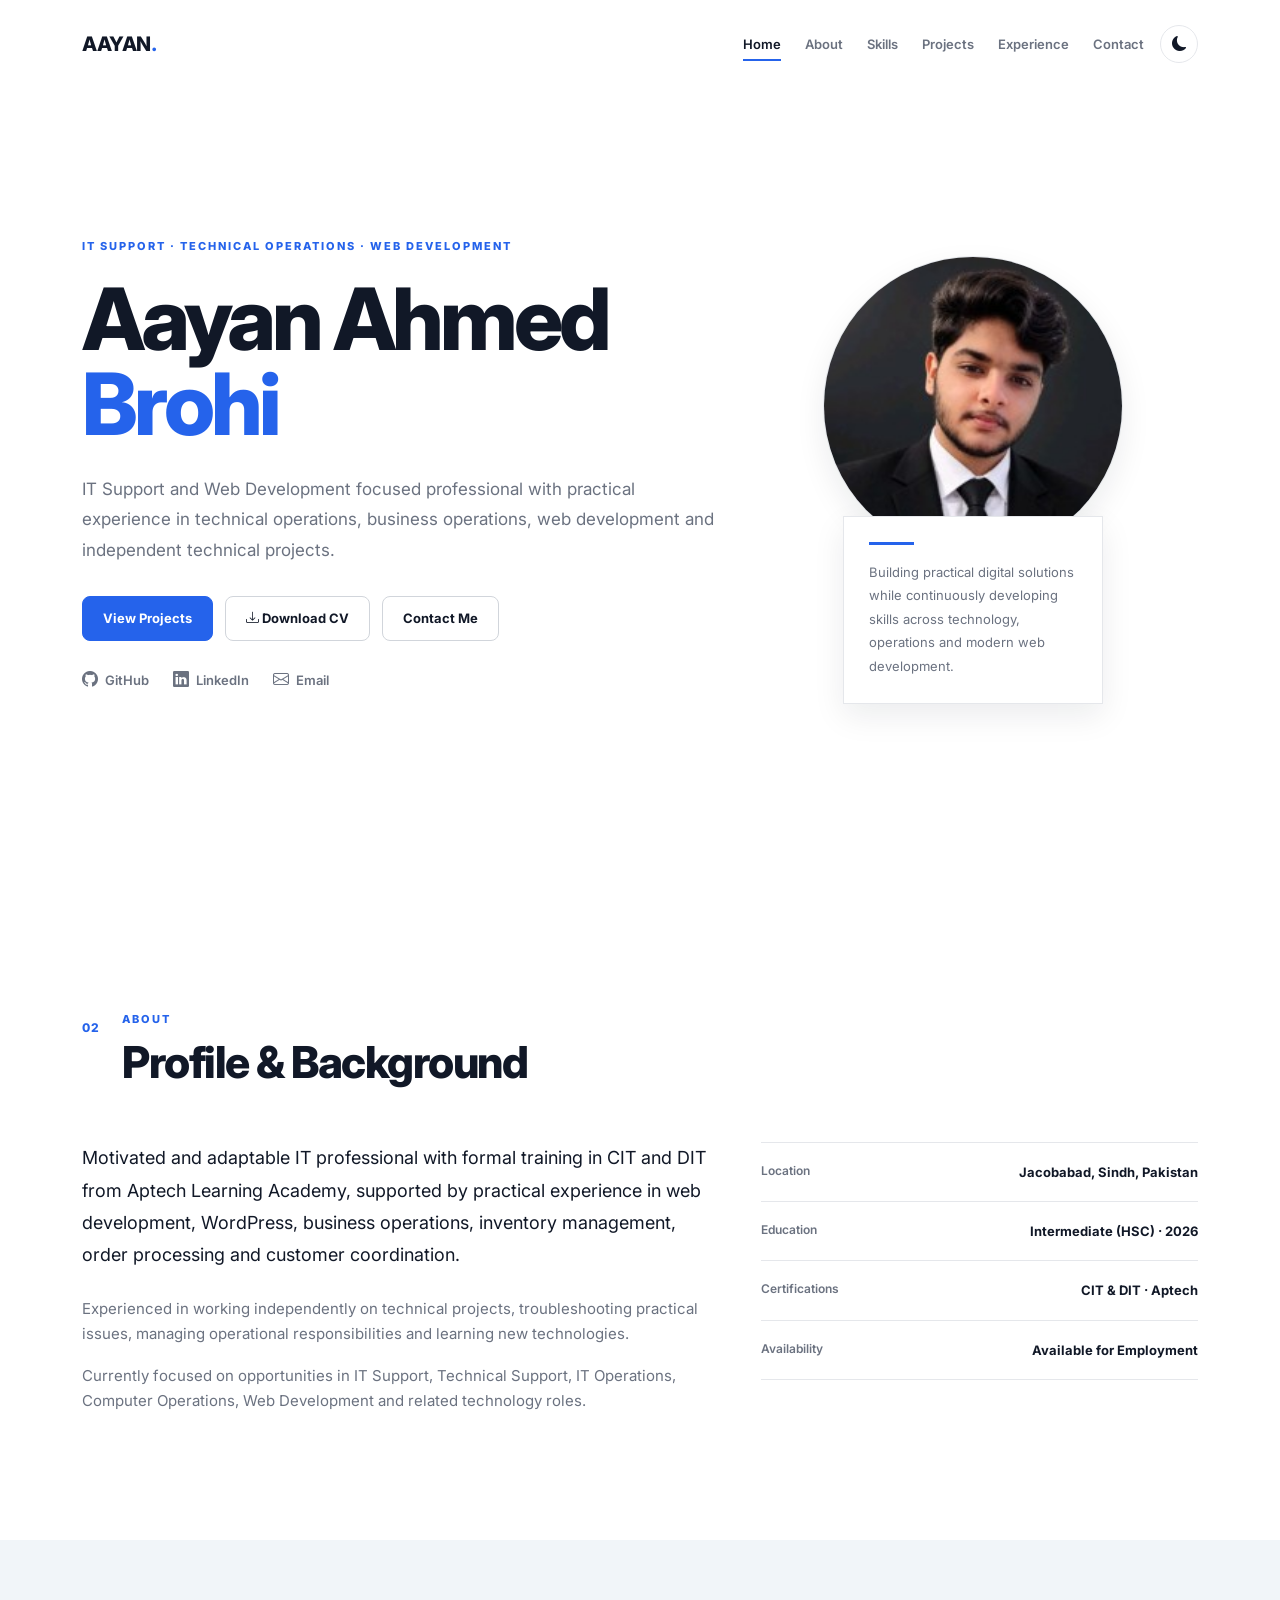
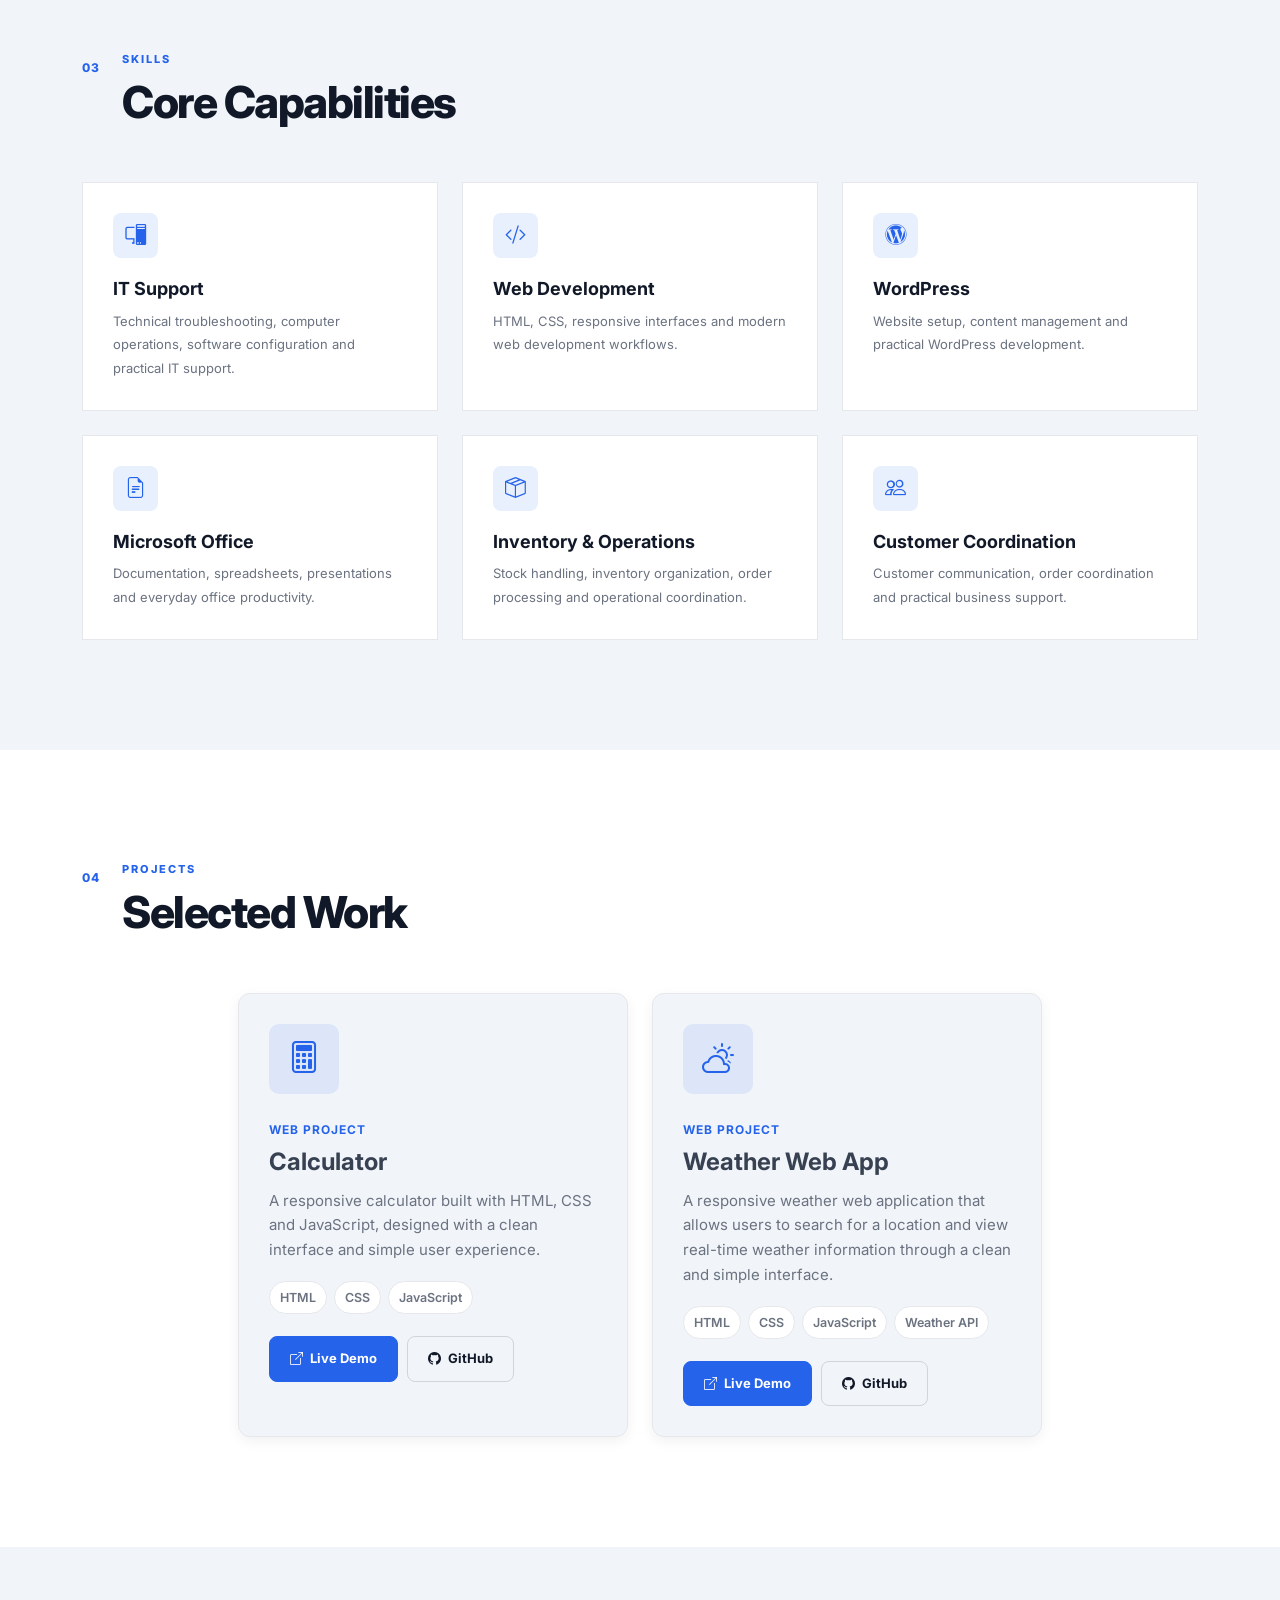
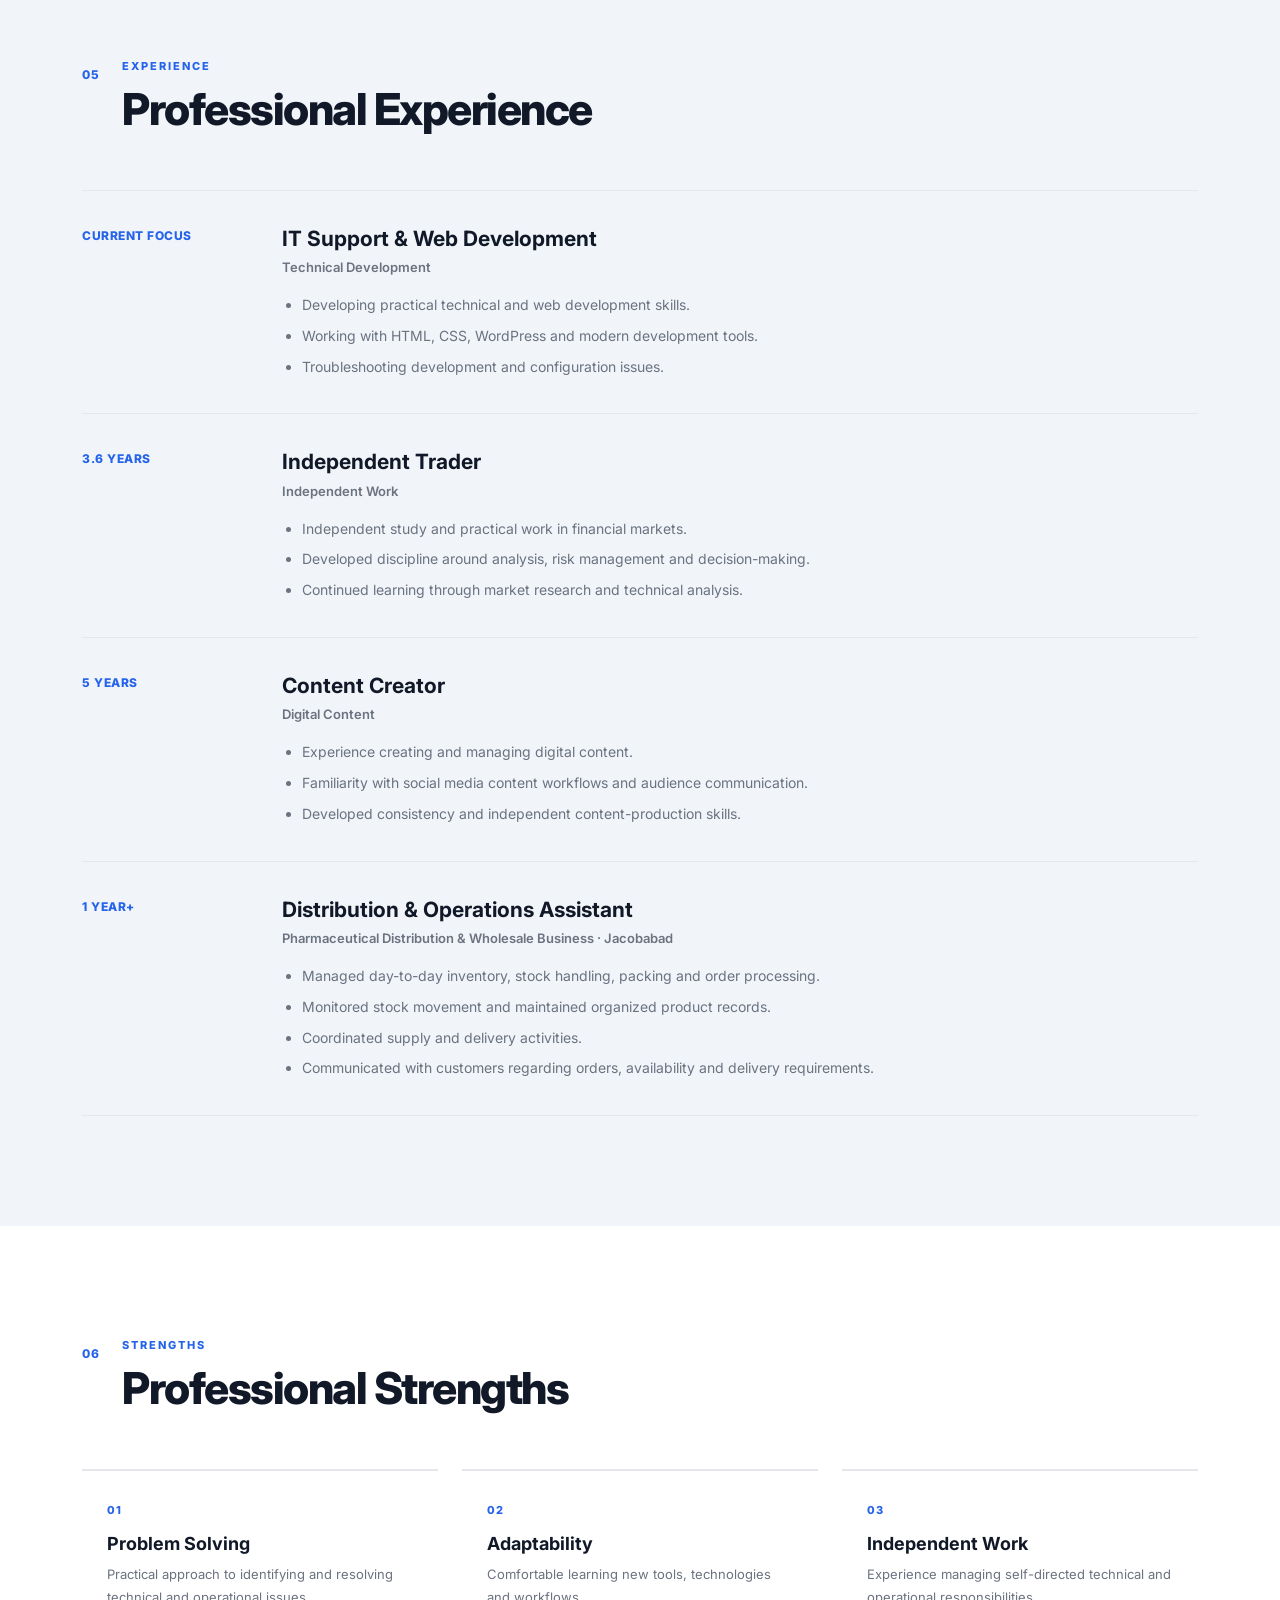
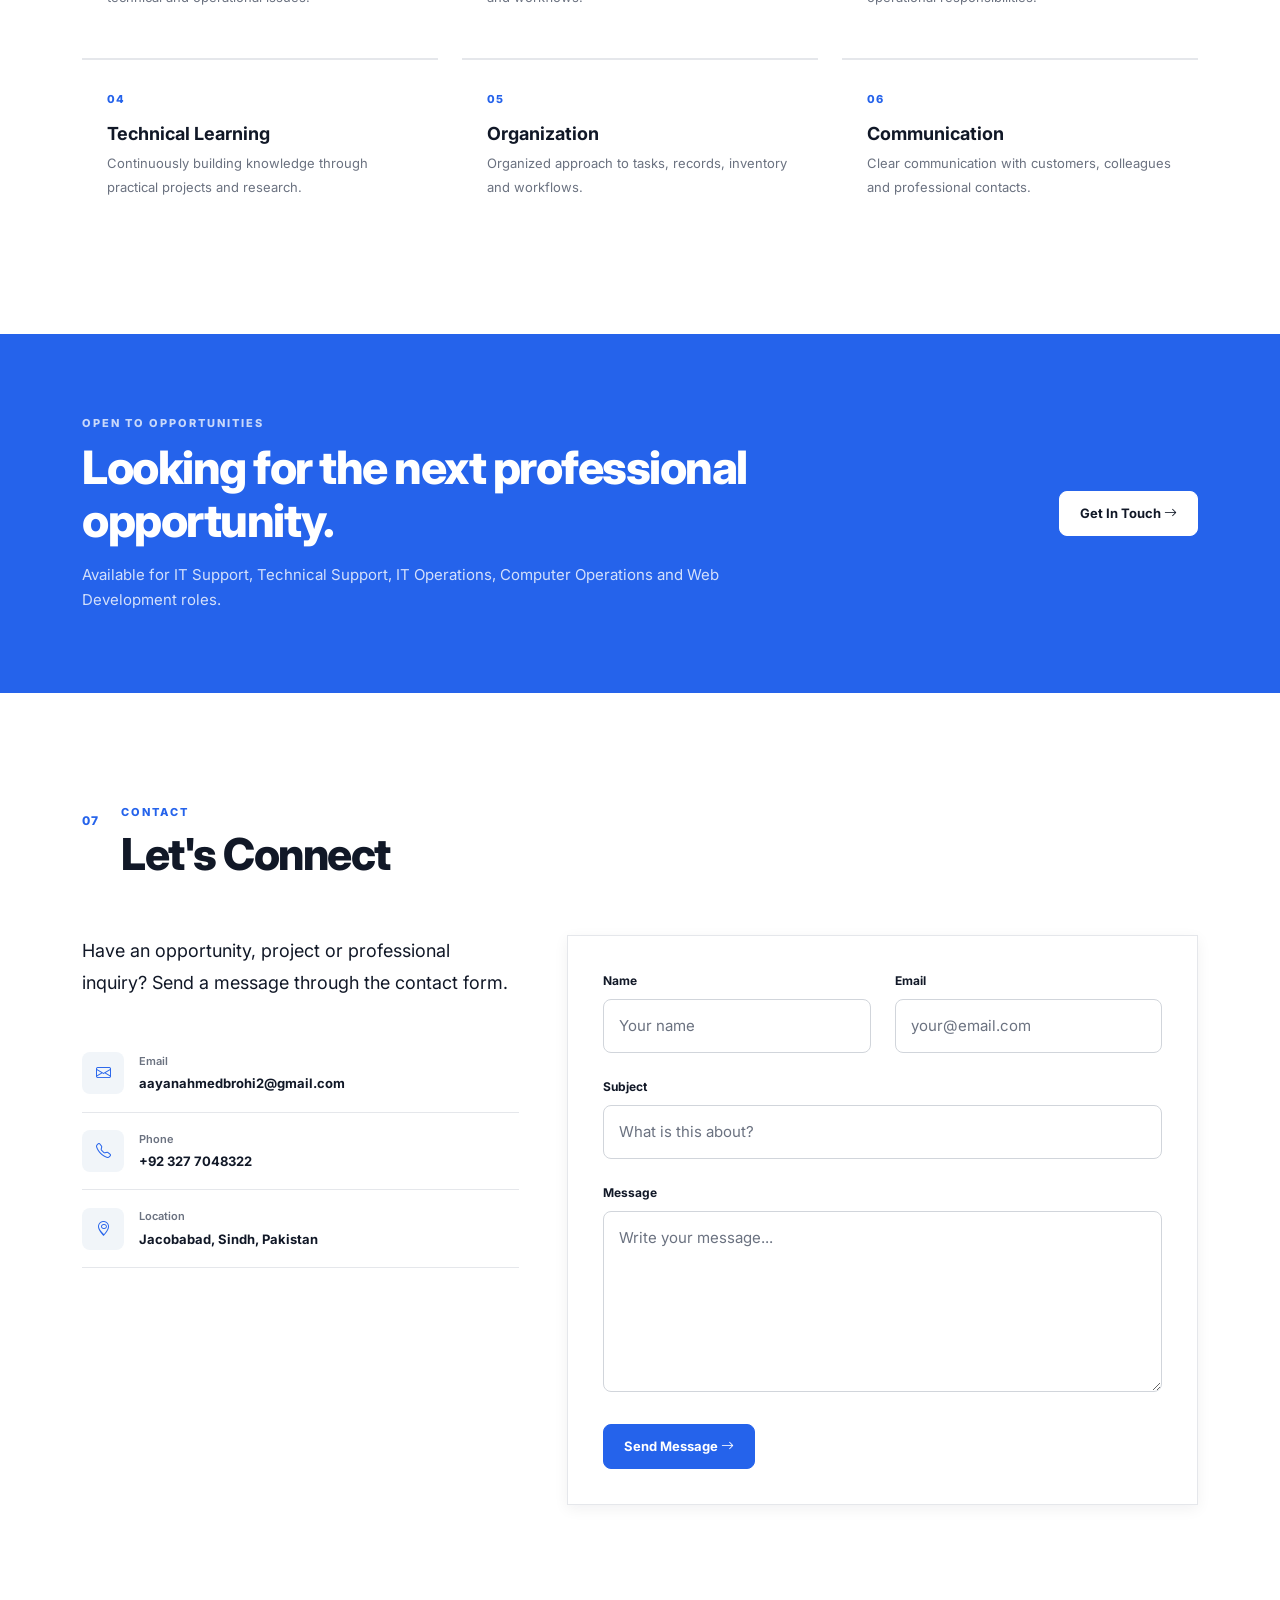
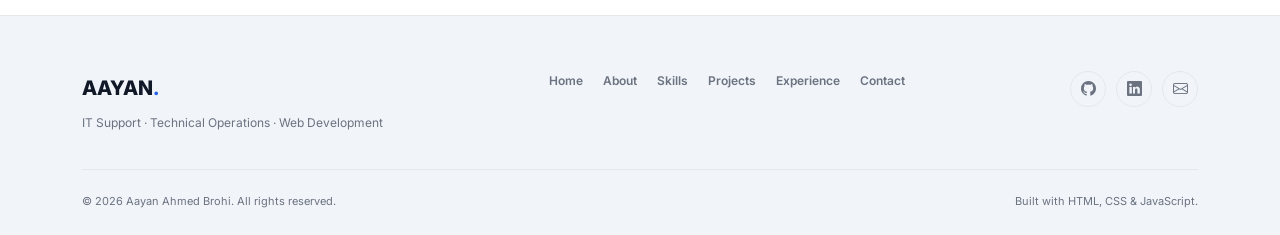
==== index.html @ 9815e5ab "Add files via upload" ====
<!DOCTYPE html>
<html lang="en" data-theme="light">

<head>
    <meta charset="UTF-8">
    <meta name="viewport" content="width=device-width, initial-scale=1.0">
    <meta name="description" content="Aayan Ahmed Brohi — IT Support, Technical Operations and Web Development.">
    <meta name="keywords" content="Aayan Ahmed Brohi, IT Support, Technical Operations, Web Development, WordPress">
    <meta name="author" content="Aayan Ahmed Brohi">
    <meta property="og:title" content="Aayan Ahmed Brohi | IT Support & Web Development">
    <meta property="og:description" content="Portfolio of Aayan Ahmed Brohi — IT Support, Technical Operations and Web Development.">
    <meta property="og:type" content="website">
    <title>Aayan Ahmed Brohi | IT Support | Web Development</title>

    <!-- Prevent theme flash on page load -->
    <script>
        try {
            const savedTheme = localStorage.getItem("aayan-portfolio-theme");
            if (savedTheme === "dark" || savedTheme === "light") {
                document.documentElement.setAttribute("data-theme", savedTheme);
            }
        } catch (error) {
            // Ignore localStorage errors.
        }
    </script>

    <link rel="icon" type="image/svg+xml" href="assets/icons/favicon.svg">
    <link rel="preconnect" href="https://fonts.googleapis.com">
    <link rel="preconnect" href="https://fonts.gstatic.com" crossorigin>
    <link href="https://fonts.googleapis.com/css2?family=Inter:wght@400;500;600;700;800&display=swap" rel="stylesheet">
    <link href="https://cdn.jsdelivr.net/npm/bootstrap@5.3.8/dist/css/bootstrap.min.css" rel="stylesheet">
    <link href="https://cdn.jsdelivr.net/npm/bootstrap-icons@1.13.1/font/bootstrap-icons.min.css" rel="stylesheet">
    <link rel="stylesheet" href="css/style.css">
</head>

<body>

    <!-- NAVBAR -->
    <nav class="navbar navbar-expand-lg fixed-top" id="mainNavbar">
        <div class="container">
            <a class="navbar-brand" href="#home" aria-label="Aayan Ahmed Brohi Home">AAYAN<span>.</span></a>

            <button class="navbar-toggler" type="button" data-bs-toggle="collapse" data-bs-target="#navbarNav"
                aria-controls="navbarNav" aria-expanded="false" aria-label="Open navigation menu">
                <i class="bi bi-list"></i>
            </button>

            <div class="collapse navbar-collapse" id="navbarNav">
                <ul class="navbar-nav ms-auto align-items-lg-center">
                    <li class="nav-item"><a class="nav-link active" href="#home">Home</a></li>
                    <li class="nav-item"><a class="nav-link" href="#about">About</a></li>
                    <li class="nav-item"><a class="nav-link" href="#skills">Skills</a></li>
                    <li class="nav-item"><a class="nav-link" href="#projects">Projects</a></li>
                    <li class="nav-item"><a class="nav-link" href="#experience">Experience</a></li>
                    <li class="nav-item"><a class="nav-link" href="#contact">Contact</a></li>
                    <li class="nav-item">
                        <button class="theme-toggle ms-lg-3 mt-2 mt-lg-0" id="themeToggle" type="button"
                            aria-label="Switch to dark mode" title="Switch to dark mode" aria-pressed="false">
                            <i class="bi bi-moon-fill" id="themeIcon"></i>
                        </button>
                    </li>
                </ul>
            </div>
        </div>
    </nav>


    <main>

        <!-- HERO -->
        <section class="hero-section" id="home">
            <div class="container">
                <div class="row align-items-center min-vh-100">

                    <div class="col-lg-7">
                        <p class="hero-label">IT SUPPORT · TECHNICAL OPERATIONS · WEB DEVELOPMENT</p>

                        <h1>Aayan Ahmed<br><span>Brohi</span></h1>

                        <p class="hero-text">
                            IT Support and Web Development focused professional with practical experience in
                            technical operations, business operations, web development and independent
                            technical projects.
                        </p>

                        <div class="hero-buttons">
                            <a href="#projects" class="btn btn-primary-custom">View Projects</a>

                            <a href="assets/cv/Aayan-Ahmed-Brohi-CV.pdf" id="downloadCv" class="btn btn-outline-custom"
                                download="Aayan-Ahmed-Brohi-CV.pdf">
                                <i class="bi bi-download"></i> Download CV
                            </a>

                            <a href="#contact" class="btn btn-outline-custom">Contact Me</a>
                        </div>

                        <div class="hero-links">
                            <a href="https://github.com/aayanraisani" target="_blank" rel="noopener noreferrer">
                                <i class="bi bi-github"></i> GitHub
                            </a>
                            <a href="https://www.linkedin.com/in/aayan-ahmed-brohi-442125438/" target="_blank"
                                rel="noopener noreferrer">
                                <i class="bi bi-linkedin"></i> LinkedIn
                            </a>
                            <a href="mailto:aayanahmedbrohi2@gmail.com">
                                <i class="bi bi-envelope"></i> Email
                            </a>
                        </div>
                    </div>

                    <div class="col-lg-5">
                        <div class="hero-visual">
                            <div class="hero-photo-frame">
                                <img src="assets/images/aayan.jpg"alt="Aayan Ahmed Brohi" class="hero-photo"
                                    id="heroPhoto">
                                <div class="photo-fallback" id="photoFallback"><span>AA</span></div>
                            </div>

                            <div class="hero-card">
                                <div class="hero-card-line"></div>
                                <p>
                                    Building practical digital solutions while continuously developing skills
                                    across technology, operations and modern web development.
                                </p>
                            </div>
                        </div>
                    </div>

                </div>
            </div>
        </section>


        <!-- ABOUT -->
        <section class="section-padding" id="about">
            <div class="container">

                <div class="section-heading">
                    <span class="section-number">02</span>
                    <div>
                        <p class="section-label">ABOUT</p>
                        <h2>Profile & Background</h2>
                    </div>
                </div>

                <div class="row g-5">
                    <div class="col-lg-7">
                        <p class="section-lead">
                            Motivated and adaptable IT professional with formal training in CIT and DIT from
                            Aptech Learning Academy, supported by practical experience in web development,
                            WordPress, business operations, inventory management, order processing and
                            customer coordination.
                        </p>
                        <p>
                            Experienced in working independently on technical projects, troubleshooting
                            practical issues, managing operational responsibilities and learning new
                            technologies.
                        </p>
                        <p>
                            Currently focused on opportunities in IT Support, Technical Support, IT Operations,
                            Computer Operations, Web Development and related technology roles.
                        </p>
                    </div>

                    <div class="col-lg-5">
                        <div class="info-list">
                            <div class="info-item"><span>Location</span><strong>Jacobabad, Sindh, Pakistan</strong></div>
                            <div class="info-item"><span>Education</span><strong>Intermediate (HSC) · 2026</strong></div>
                            <div class="info-item"><span>Certifications</span><strong>CIT & DIT · Aptech</strong></div>
                            <div class="info-item"><span>Availability</span><strong>Available for Employment</strong></div>
                        </div>
                    </div>
                </div>

            </div>
        </section>


        <!-- SKILLS -->
        <section class="section-padding section-alt" id="skills">
            <div class="container">

                <div class="section-heading">
                    <span class="section-number">03</span>
                    <div>
                        <p class="section-label">SKILLS</p>
                        <h2>Core Capabilities</h2>
                    </div>
                </div>

                <div class="row g-4">
                    <div class="col-md-6 col-lg-4">
                        <div class="skill-card">
                            <div class="skill-icon"><i class="bi bi-pc-display"></i></div>
                            <h3>IT Support</h3>
                            <p>Technical troubleshooting, computer operations, software configuration and practical IT support.</p>
                        </div>
                    </div>

                    <div class="col-md-6 col-lg-4">
                        <div class="skill-card">
                            <div class="skill-icon"><i class="bi bi-code-slash"></i></div>
                            <h3>Web Development</h3>
                            <p>HTML, CSS, responsive interfaces and modern web development workflows.</p>
                        </div>
                    </div>

                    <div class="col-md-6 col-lg-4">
                        <div class="skill-card">
                            <div class="skill-icon"><i class="bi bi-wordpress"></i></div>
                            <h3>WordPress</h3>
                            <p>Website setup, content management and practical WordPress development.</p>
                        </div>
                    </div>

                    <div class="col-md-6 col-lg-4">
                        <div class="skill-card">
                            <div class="skill-icon"><i class="bi bi-file-earmark-text"></i></div>
                            <h3>Microsoft Office</h3>
                            <p>Documentation, spreadsheets, presentations and everyday office productivity.</p>
                        </div>
                    </div>

                    <div class="col-md-6 col-lg-4">
                        <div class="skill-card">
                            <div class="skill-icon"><i class="bi bi-box-seam"></i></div>
                            <h3>Inventory & Operations</h3>
                            <p>Stock handling, inventory organization, order processing and operational coordination.</p>
                        </div>
                    </div>

                    <div class="col-md-6 col-lg-4">
                        <div class="skill-card">
                            <div class="skill-icon"><i class="bi bi-people"></i></div>
                            <h3>Customer Coordination</h3>
                            <p>Customer communication, order coordination and practical business support.</p>
                        </div>
                    </div>
                </div>

            </div>
        </section>


        <!-- PROJECTS -->
        <section class="section-padding" id="projects">
            <div class="container">

                <div class="section-heading">
                    <span class="section-number">04</span>
                    <div>
                        <p class="section-label">PROJECTS</p>
                        <h2>Selected Work</h2>
                    </div>
                </div>

                <div class="projects-grid">

                    <div class="project-card">
                        <div class="project-icon"><i class="bi bi-calculator"></i></div>
                        <div class="project-content">
                            <span class="project-label">Web Project</span>
                            <h3>Calculator</h3>
                            <p>
                                A responsive calculator built with HTML, CSS and JavaScript, designed with a
                                clean interface and simple user experience.
                            </p>
                            <div class="project-tech">
                                <span>HTML</span><span>CSS</span><span>JavaScript</span>
                            </div>
                            <div class="project-actions">
                                <a href="https://calculator-by-aayan.vercel.app/" target="_blank"
                                    rel="noopener noreferrer" class="btn btn-primary-custom">
                                    <i class="bi bi-box-arrow-up-right"></i> Live Demo
                                </a>
                                <!-- TODO: replace with the exact Calculator repo URL -->
                                <a href="https://github.com/aayanraisani" target="_blank" rel="noopener noreferrer"
                                    class="btn btn-outline-custom">
                                    <i class="bi bi-github"></i> GitHub
                                </a>
                            </div>
                        </div>
                    </div>

                    <div class="project-card">
                        <div class="project-icon"><i class="bi bi-cloud-sun"></i></div>
                        <div class="project-content">
                            <span class="project-label">Web Project</span>
                            <h3>Weather Web App</h3>
                            <p>
                                A responsive weather web application that allows users to search for a location
                                and view real-time weather information through a clean and simple interface.
                            </p>
                            <div class="project-tech">
                                <span>HTML</span><span>CSS</span><span>JavaScript</span><span>Weather API</span>
                            </div>
                            <div class="project-actions">
                                <a href="https://whether-app-by-aayanbrohi.vercel.app/" target="_blank"
                                    rel="noopener noreferrer" class="btn btn-primary-custom">
                                    <i class="bi bi-box-arrow-up-right"></i> Live Demo
                                </a>
                                <a href="https://github.com/aayanraisani/whether-web" target="_blank"
                                    rel="noopener noreferrer" class="btn btn-outline-custom">
                                    <i class="bi bi-github"></i> GitHub
                                </a>
                            </div>
                        </div>
                    </div>

                </div>

            </div>        </section>


        <!-- EXPERIENCE -->
        <section class="section-padding section-alt" id="experience">
            <div class="container">

                <div class="section-heading">
                    <span class="section-number">05</span>
                    <div>
                        <p class="section-label">EXPERIENCE</p>
                        <h2>Professional Experience</h2>
                    </div>
                </div>

                <div class="experience-list">

                    <article class="experience-item">
                        <div class="experience-date">Current Focus</div>
                        <div class="experience-content">
                            <h3>IT Support & Web Development</h3>
                            <p class="experience-type">Technical Development</p>
                            <ul>
                                <li>Developing practical technical and web development skills.</li>
                                <li>Working with HTML, CSS, WordPress and modern development tools.</li>
                                <li>Troubleshooting development and configuration issues.</li>
                            </ul>
                        </div>
                    </article>

                    <article class="experience-item">
                        <div class="experience-date">3.6 Years</div>
                        <div class="experience-content">
                            <h3>Independent Trader</h3>
                            <p class="experience-type">Independent Work</p>
                            <ul>
                                <li>Independent study and practical work in financial markets.</li>
                                <li>Developed discipline around analysis, risk management and decision-making.</li>
                                <li>Continued learning through market research and technical analysis.</li>
                            </ul>
                        </div>
                    </article>

                    <article class="experience-item">
                        <div class="experience-date">5 Years</div>
                        <div class="experience-content">
                            <h3>Content Creator</h3>
                            <p class="experience-type">Digital Content</p>
                            <ul>
                                <li>Experience creating and managing digital content.</li>
                                <li>Familiarity with social media content workflows and audience communication.</li>
                                <li>Developed consistency and independent content-production skills.</li>
                            </ul>
                        </div>
                    </article>

                    <article class="experience-item">
                        <div class="experience-date">1 Year+</div>
                        <div class="experience-content">
                            <h3>Distribution & Operations Assistant</h3>
                            <p class="experience-type">Pharmaceutical Distribution & Wholesale Business · Jacobabad</p>
                            <ul>
                                <li>Managed day-to-day inventory, stock handling, packing and order processing.</li>
                                <li>Monitored stock movement and maintained organized product records.</li>
                                <li>Coordinated supply and delivery activities.</li>
                                <li>Communicated with customers regarding orders, availability and delivery requirements.</li>
                            </ul>
                        </div>
                    </article>

                </div>

            </div>
        </section>


        <!-- STRENGTHS -->
        <section class="section-padding">
            <div class="container">

                <div class="section-heading">
                    <span class="section-number">06</span>
                    <div>
                        <p class="section-label">STRENGTHS</p>
                        <h2>Professional Strengths</h2>
                    </div>
                </div>

                <div class="row g-4">
                    <div class="col-md-6 col-lg-4"><div class="strength-item"><span>01</span><h3>Problem Solving</h3>
                        <p>Practical approach to identifying and resolving technical and operational issues.</p></div></div>

                    <div class="col-md-6 col-lg-4"><div class="strength-item"><span>02</span><h3>Adaptability</h3>
                        <p>Comfortable learning new tools, technologies and workflows.</p></div></div>

                    <div class="col-md-6 col-lg-4"><div class="strength-item"><span>03</span><h3>Independent Work</h3>
                        <p>Experience managing self-directed technical and operational responsibilities.</p></div></div>

                    <div class="col-md-6 col-lg-4"><div class="strength-item"><span>04</span><h3>Technical Learning</h3>
                        <p>Continuously building knowledge through practical projects and research.</p></div></div>

                    <div class="col-md-6 col-lg-4"><div class="strength-item"><span>05</span><h3>Organization</h3>
                        <p>Organized approach to tasks, records, inventory and workflows.</p></div></div>

                    <div class="col-md-6 col-lg-4"><div class="strength-item"><span>06</span><h3>Communication</h3>
                        <p>Clear communication with customers, colleagues and professional contacts.</p></div></div>
                </div>

            </div>
        </section>


        <!-- CTA -->
        <section class="cta-section">
            <div class="container">
                <div class="cta-box">
                    <div>
                        <p class="section-label">OPEN TO OPPORTUNITIES</p>
                        <h2>Looking for the next professional opportunity.</h2>
                        <p>
                            Available for IT Support, Technical Support, IT Operations, Computer Operations
                            and Web Development roles.
                        </p>
                    </div>
                    <a href="#contact" class="btn btn-light-custom">Get In Touch <i class="bi bi-arrow-right"></i></a>
                </div>
            </div>
        </section>


        <!-- CONTACT -->
        <section class="section-padding" id="contact">
            <div class="container">

                <div class="section-heading">
                    <span class="section-number">07</span>
                    <div>
                        <p class="section-label">CONTACT</p>
                        <h2>Let's Connect</h2>
                    </div>
                </div>

                <div class="row g-5">

                    <div class="col-lg-5">
                        <p class="section-lead">
                            Have an opportunity, project or professional inquiry? Send a message through the
                            contact form.
                        </p>

                        <div class="contact-details">
                            <a href="mailto:aayanahmedbrohi2@gmail.com" class="contact-detail">
                                <span class="contact-icon"><i class="bi bi-envelope"></i></span>
                                <span><small>Email</small><strong>aayanahmedbrohi2@gmail.com</strong></span>
                            </a>

                            <a href="tel:+923277048322" class="contact-detail">
                                <span class="contact-icon"><i class="bi bi-telephone"></i></span>
                                <span><small>Phone</small><strong>+92 327 7048322</strong></span>
                            </a>

                            <div class="contact-detail">
                                <span class="contact-icon"><i class="bi bi-geo-alt"></i></span>
                                <span><small>Location</small><strong>Jacobabad, Sindh, Pakistan</strong></span>
                            </div>
                        </div>
                    </div>

                    <div class="col-lg-7">
                        <form id="contactForm" class="contact-form">
                            <div class="row g-4">
                                <div class="col-md-6">
                                    <label for="name">Name</label>
                                    <input type="text" id="name" name="name" autocomplete="name"
                                        placeholder="Your name" required>
                                </div>

                                <div class="col-md-6">
                                    <label for="email">Email</label>
                                    <input type="email" id="email" name="email" autocomplete="email"
                                        placeholder="your@email.com" required>
                                </div>

                                <div class="col-12">
                                    <label for="subject">Subject</label>
                                    <input type="text" id="subject" name="subject"
                                        placeholder="What is this about?" required>
                                </div>

                                <div class="col-12">
                                    <label for="message">Message</label>
                                    <textarea id="message" name="message" rows="6"
                                        placeholder="Write your message..." required></textarea>
                                </div>

                                <div class="col-12">
                                    <button type="submit" class="btn btn-primary-custom">
                                        Send Message <i class="bi bi-arrow-right"></i>
                                    </button>
                                </div>
                            </div>
                        </form>
                    </div>

                </div>

            </div>
        </section>

    </main>


    <!-- FOOTER -->
    <footer class="site-footer">
        <div class="container">

            <div class="footer-main">
                <div>
                    <a href="#home" class="footer-brand">AAYAN<span>.</span></a>
                    <p>IT Support · Technical Operations · Web Development</p>
                </div>

                <div class="footer-links">
                    <a href="#home">Home</a>
                    <a href="#about">About</a>
                    <a href="#skills">Skills</a>
                    <a href="#projects">Projects</a>
                    <a href="#experience">Experience</a>
                    <a href="#contact">Contact</a>
                </div>

                <div class="footer-social">
                    <a href="https://github.com/aayanraisani" target="_blank" rel="noopener noreferrer"
                        aria-label="GitHub"><i class="bi bi-github"></i></a>
                    <a href="https://www.linkedin.com/in/aayan-ahmed-brohi-442125438/" target="_blank"
                        rel="noopener noreferrer" aria-label="LinkedIn"><i class="bi bi-linkedin"></i></a>
                    <a href="mailto:aayanahmedbrohi2@gmail.com" aria-label="Email"><i class="bi bi-envelope"></i></a>
                </div>
            </div>

            <div class="footer-bottom">
                <p>© <span id="currentYear"></span> Aayan Ahmed Brohi. All rights reserved.</p>
                <p>Built with HTML, CSS & JavaScript.</p>
            </div>

        </div>
    </footer>


    <script src="https://cdn.jsdelivr.net/npm/bootstrap@5.3.8/dist/js/bootstrap.bundle.min.js"></script>
    <script src="js/script.js"></script>

</body>

</html>
---- css/style.css ----
/* ========== ROOT VARIABLES ========== */

:root {
    --primary: #2563eb;
    --primary-dark: #1d4ed8;
    --dark: #111827;
    --dark-soft: #374151;
    --light: #ffffff;
    --light-soft: #f8fafc;
    --section-bg: #f1f5f9;
    --text: #374151;
    --text-muted: #6b7280;
    --border: #e5e7eb;
    --border-strong: #d1d5db;
    --card-bg: #ffffff;
    --input-bg: #ffffff;
    --nav-bg: rgba(255, 255, 255, 0.92);
    --shadow-sm: 0 4px 14px rgba(15, 23, 42, 0.06);
    --shadow-md: 0 12px 30px rgba(15, 23, 42, 0.08);
    --radius: 8px;
    --transition: 0.25s ease;
}

html[data-theme="dark"] {
    --primary: #60a5fa;
    --primary-dark: #3b82f6;
    --dark: #f8fafc;
    --dark-soft: #cbd5e1;
    --light: #0f172a;
    --light-soft: #111827;
    --section-bg: #0b1220;
    --text: #d1d5db;
    --text-muted: #9ca3af;
    --border: #1f2937;
    --border-strong: #334155;
    --card-bg: #111827;
    --input-bg: #0f172a;
    --nav-bg: rgba(15, 23, 42, 0.94);
    --shadow-sm: 0 4px 14px rgba(0, 0, 0, 0.18);
    --shadow-md: 0 12px 30px rgba(0, 0, 0, 0.25);
}


/* ========== RESET ========== */

* { box-sizing: border-box; margin: 0; padding: 0; }

html { scroll-behavior: smooth; scroll-padding-top: 80px; }

body {
    background: var(--light);
    color: var(--text);
    font-family: "Inter", sans-serif;
    font-size: 15px;
    line-height: 1.7;
    overflow-x: hidden;
    transition: background var(--transition), color var(--transition);
}

img { max-width: 100%; display: block; }
a { color: inherit; text-decoration: none; }
button, input, textarea { font: inherit; }
button { cursor: pointer; }
::selection { background: var(--primary); color: #ffffff; }


/* ========== NAVBAR ========== */

.navbar {
    --bs-navbar-color: var(--text-muted);
    --bs-navbar-hover-color: var(--primary);
    --bs-navbar-active-color: var(--dark);
    background: transparent;
    padding: 22px 0;
    transition: background var(--transition), box-shadow var(--transition), padding var(--transition);
}

.navbar.scrolled {
    background: var(--nav-bg);
    box-shadow: var(--shadow-sm);
    padding: 14px 0;
    backdrop-filter: blur(14px);
    -webkit-backdrop-filter: blur(14px);
}

.navbar-brand {
    color: var(--dark);
    font-size: 20px;
    font-weight: 800;
    letter-spacing: -0.5px;
    transition: color var(--transition);
}

.navbar-brand span, .footer-brand span { color: var(--primary); }
.navbar-brand:hover { color: var(--primary); }

.nav-link {
    position: relative;
    font-size: 13px;
    font-weight: 600;
    margin-left: 24px;
    padding: 6px 0 !important;
    transition: color var(--transition);
}

.nav-link::after {
    content: "";
    position: absolute;
    left: 0;
    bottom: 0;
    width: 0;
    height: 2px;
    background: var(--primary);
    transition: width var(--transition);
}

.nav-link:hover::after, .nav-link.active::after { width: 100%; }

.theme-toggle {
    width: 38px;
    height: 38px;
    display: inline-flex;
    align-items: center;
    justify-content: center;
    border: 1px solid var(--border);
    border-radius: 50%;
    background: var(--card-bg);
    color: var(--dark);
    transition: background var(--transition), color var(--transition), border-color var(--transition), transform var(--transition);
}

.theme-toggle:hover {
    background: var(--primary);
    color: #ffffff;
    border-color: var(--primary);
    transform: translateY(-2px);
}

.navbar-toggler { border: 1px solid var(--border); color: var(--dark); padding: 7px 10px; }
.navbar-toggler:focus { box-shadow: none; }
.navbar-toggler i { font-size: 24px; }


/* ========== HERO ========== */

.hero-section { position: relative; background: var(--light); }
.hero-section .row { padding-top: 80px; padding-bottom: 50px; }

.hero-label {
    color: var(--primary);
    font-size: 11px;
    font-weight: 800;
    letter-spacing: 2px;
    text-transform: uppercase;
    margin-bottom: 22px;
}

.hero-section h1 {
    color: var(--dark);
    font-size: clamp(48px, 7vw, 86px);
    font-weight: 800;
    line-height: 0.98;
    letter-spacing: -4px;
    margin-bottom: 28px;
}

.hero-section h1 span { color: var(--primary); }

.hero-text {
    max-width: 650px;
    color: var(--text-muted);
    font-size: 17px;
    line-height: 1.8;
    margin-bottom: 30px;
}

.hero-buttons { display: flex; flex-wrap: wrap; gap: 12px; margin-bottom: 25px; }

.btn {
    border-radius: var(--radius);
    font-size: 13px;
    font-weight: 700;
    padding: 12px 20px;
    transition: background var(--transition), color var(--transition), border-color var(--transition), transform var(--transition), box-shadow var(--transition);
}

.btn:hover { transform: translateY(-2px); }

.btn-primary-custom { background: var(--primary); border: 1px solid var(--primary); color: #ffffff; }

.btn-primary-custom:hover {
    background: var(--primary-dark);
    border-color: var(--primary-dark);
    color: #ffffff;
    box-shadow: 0 8px 20px rgba(37, 99, 235, 0.2);
}

.btn-outline-custom { background: transparent; border: 1px solid var(--border-strong); color: var(--dark); }
.btn-outline-custom:hover { background: var(--dark); border-color: var(--dark); color: var(--light); }

.btn-light-custom { background: #ffffff; border: 1px solid #ffffff; color: #111827; }
.btn-light-custom:hover { background: transparent; color: #ffffff; }

.hero-links { display: flex; flex-wrap: wrap; gap: 24px; }

.hero-links a {
    display: inline-flex;
    align-items: center;
    gap: 7px;
    color: var(--text-muted);
    font-size: 13px;
    font-weight: 600;
    transition: color var(--transition), transform var(--transition);
}

.hero-links a:hover { color: var(--primary); transform: translateY(-1px); }
.hero-links i { font-size: 16px; }


/* ========== HERO VISUAL ========== */

.hero-visual { position: relative; max-width: 300px; margin: 0 auto; padding-top: 30px; }

.hero-photo-frame {
    position: relative;
    z-index: 1;
    width: 100%;
    aspect-ratio: 1 / 1;
    border-radius: 50%;
    overflow: hidden;
    background: var(--section-bg);
    border: 1px solid var(--border);
    box-shadow: var(--shadow-md);
}

.hero-photo { width: 100%; height: 100%; object-fit: cover; transition: transform 0.5s ease; }
.hero-photo-frame:hover .hero-photo { transform: scale(1.025); }

.photo-fallback {
    position: absolute;
    inset: 0;
    display: none;
    align-items: center;
    justify-content: center;
    background: var(--section-bg);
    color: var(--primary);
    font-size: 70px;
    font-weight: 800;
}

.photo-fallback span { display: block; }

.hero-card {
    position: relative;
    z-index: 2;
    margin: -40px 20px 0;
    padding: 25px;
    background: var(--card-bg);
    border: 1px solid var(--border);
    box-shadow: var(--shadow-md);
}

.hero-card-line { width: 45px; height: 3px; background: var(--primary); margin-bottom: 16px; }
.hero-card p { color: var(--text-muted); font-size: 13px; line-height: 1.8; margin: 0; }


/* ========== SECTIONS ========== */

.section-padding { padding: 110px 0; }
.section-alt { background: var(--section-bg); }

.section-heading { display: flex; align-items: flex-start; gap: 22px; margin-bottom: 55px; }

.section-number { color: var(--primary); font-size: 12px; font-weight: 800; letter-spacing: 1px; padding-top: 8px; }

.section-label {
    color: var(--primary);
    font-size: 11px;
    font-weight: 800;
    letter-spacing: 2px;
    text-transform: uppercase;
    margin-bottom: 8px;
}

.section-heading h2 {
    color: var(--dark);
    font-size: clamp(30px, 4vw, 44px);
    font-weight: 800;
    line-height: 1.15;
    letter-spacing: -1.5px;
    margin: 0;
}

.section-lead { color: var(--dark); font-size: 18px; line-height: 1.8; margin-bottom: 24px; }

:where(.section-padding) p { color: var(--text-muted); }


/* ========== ABOUT INFO ========== */

.info-list { border-top: 1px solid var(--border); }
.info-item { display: flex; justify-content: space-between; gap: 20px; padding: 18px 0; border-bottom: 1px solid var(--border); }
.info-item span { color: var(--text-muted); font-size: 12px; font-weight: 600; }
.info-item strong { color: var(--dark); font-size: 13px; font-weight: 700; text-align: right; }


/* ========== SKILLS ========== */

.skill-card {
    height: 100%;
    padding: 30px;
    background: var(--card-bg);
    border: 1px solid var(--border);
    transition: transform var(--transition), border-color var(--transition), box-shadow var(--transition);
}

.skill-card:hover { transform: translateY(-5px); border-color: var(--primary); box-shadow: var(--shadow-md); }

.skill-icon {
    width: 45px;
    height: 45px;
    display: flex;
    align-items: center;
    justify-content: center;
    margin-bottom: 20px;
    background: rgba(37, 99, 235, 0.1);
    color: var(--primary);
    border-radius: var(--radius);
}

.skill-icon i { font-size: 21px; }
.skill-card h3 { color: var(--dark); font-size: 18px; font-weight: 700; margin-bottom: 10px; }
.skill-card p { color: var(--text-muted); font-size: 13px; line-height: 1.8; margin: 0; }


/* ========== PROJECTS ========== */

.projects-grid { display: flex; flex-wrap: wrap; justify-content: center; gap: 24px; }

.project-card {
    flex: 1 1 320px;
    max-width: 390px;
    min-height: 390px;
    padding: 30px;
    background: var(--section-bg);
    border: 1px solid var(--border);
    border-radius: 12px;
    box-shadow: var(--shadow-sm);
    transition: transform .25s ease, box-shadow .25s ease, border-color .25s ease;
}

.project-card:hover { transform: translateY(-5px); box-shadow: var(--shadow-md); border-color: var(--border-strong); }

.project-icon {
    width: 70px;
    height: 70px;
    display: flex;
    align-items: center;
    justify-content: center;
    margin-bottom: 22px;
    border-radius: 10px;
    background: rgba(37, 99, 235, 0.10);
    color: var(--primary);
    font-size: 2rem;
}

.project-content { min-width: 0; }

.project-label {
    display: inline-block;
    margin-bottom: 8px;
    font-size: .75rem;
    font-weight: 700;
    letter-spacing: .08em;
    text-transform: uppercase;
    color: var(--primary);
}

.project-content h3 { margin-bottom: 12px; font-size: 1.5rem; font-weight: 700; color: var(--text); }
.project-content p { margin-bottom: 18px; color: var(--text-muted); line-height: 1.65; }

.project-tech { display: flex; flex-wrap: wrap; gap: 7px; margin-bottom: 22px; }

.project-tech span {
    padding: 5px 10px;
    border: 1px solid var(--border);
    border-radius: 999px;
    background: var(--card-bg);
    color: var(--text-muted);
    font-size: .78rem;
    font-weight: 600;
}

.project-actions { display: flex; flex-wrap: wrap; gap: 9px; }
.project-actions .btn { display: inline-flex; align-items: center; gap: 7px; }

@media (max-width: 767.98px) {
    .project-card { min-height: auto; }
}

@media (max-width: 400px) {
    .project-card { padding: 24px; }
    .project-actions { flex-direction: column; }
    .project-actions .btn { width: 100%; justify-content: center; }
}


/* ========== EXPERIENCE ========== */

.experience-list { border-top: 1px solid var(--border); }

.experience-item {
    display: grid;
    grid-template-columns: 160px 1fr;
    gap: 40px;
    padding: 35px 0;
    border-bottom: 1px solid var(--border);
}

.experience-date { color: var(--primary); font-size: 12px; font-weight: 800; letter-spacing: 0.5px; text-transform: uppercase; }
.experience-content h3 { color: var(--dark); font-size: 21px; font-weight: 700; margin-bottom: 5px; }
.experience-type { color: var(--text-muted); font-size: 13px; font-weight: 600; margin-bottom: 15px; }
.experience-content ul { margin: 0; padding-left: 20px; }
.experience-content li { color: var(--text-muted); font-size: 14px; margin-bottom: 7px; }
.experience-content li:last-child { margin-bottom: 0; }


/* ========== STRENGTHS ========== */

.strength-item { height: 100%; padding: 25px; border-top: 2px solid var(--border); transition: border-color var(--transition); }
.strength-item:hover { border-color: var(--primary); }
.strength-item > span { color: var(--primary); font-size: 11px; font-weight: 800; letter-spacing: 1px; }
.strength-item h3 { color: var(--dark); font-size: 18px; font-weight: 700; margin: 12px 0 8px; }
.strength-item p { color: var(--text-muted); font-size: 13px; line-height: 1.8; margin: 0; }


/* ========== CTA ========== */

.cta-section { padding: 80px 0; background: #2563eb; }
.cta-box { display: flex; align-items: center; justify-content: space-between; gap: 40px; }
.cta-box .section-label { color: rgba(255, 255, 255, 0.75); }

.cta-box h2 {
    max-width: 720px;
    color: #ffffff;
    font-size: clamp(30px, 4vw, 46px);
    font-weight: 800;
    line-height: 1.15;
    letter-spacing: -1.5px;
    margin-bottom: 15px;
}

.cta-box p:not(.section-label) { max-width: 680px; color: rgba(255, 255, 255, 0.8); margin: 0; }


/* ========== CONTACT ========== */

.contact-details { margin-top: 35px; }

.contact-detail {
    display: flex;
    align-items: center;
    gap: 15px;
    padding: 17px 0;
    border-bottom: 1px solid var(--border);
    transition: color var(--transition);
}

.contact-detail:hover { color: var(--primary); }

.contact-icon {
    width: 42px;
    height: 42px;
    flex-shrink: 0;
    display: flex;
    align-items: center;
    justify-content: center;
    background: var(--section-bg);
    color: var(--primary);
    border-radius: var(--radius);
}

.contact-detail small { display: block; color: var(--text-muted); font-size: 11px; font-weight: 600; margin-bottom: 2px; }
.contact-detail strong { display: block; color: var(--dark); font-size: 13px; font-weight: 700; word-break: break-word; }

.contact-form { padding: 35px; background: var(--card-bg); border: 1px solid var(--border); box-shadow: var(--shadow-sm); }
.contact-form label { display: block; color: var(--dark); font-size: 12px; font-weight: 700; margin-bottom: 8px; }

.contact-form input, .contact-form textarea {
    width: 100%;
    padding: 13px 15px;
    background: var(--input-bg);
    color: var(--dark);
    border: 1px solid var(--border-strong);
    border-radius: var(--radius);
    outline: none;
    transition: border-color var(--transition), box-shadow var(--transition);
}

.contact-form textarea { resize: vertical; min-height: 150px; }
.contact-form input::placeholder, .contact-form textarea::placeholder { color: var(--text-muted); }
.contact-form input:focus, .contact-form textarea:focus { border-color: var(--primary); box-shadow: 0 0 0 3px rgba(37, 99, 235, 0.1); }


/* ========== FOOTER ========== */

.site-footer { padding: 55px 0 25px; background: var(--section-bg); border-top: 1px solid var(--border); }
.footer-main { display: flex; align-items: flex-start; justify-content: space-between; gap: 40px; padding-bottom: 35px; border-bottom: 1px solid var(--border); }
.footer-brand { color: var(--dark); font-size: 20px; font-weight: 800; }
.footer-main p { color: var(--text-muted); font-size: 12px; margin: 8px 0 0; }
.footer-links { display: flex; flex-wrap: wrap; gap: 20px; }
.footer-links a { color: var(--text-muted); font-size: 12px; font-weight: 600; transition: color var(--transition); }
.footer-links a:hover { color: var(--primary); }
.footer-social { display: flex; gap: 10px; }

.footer-social a {
    width: 36px;
    height: 36px;
    display: flex;
    align-items: center;
    justify-content: center;
    color: var(--text-muted);
    border: 1px solid var(--border);
    border-radius: 50%;
    transition: color var(--transition), background var(--transition), border-color var(--transition);
}

.footer-social a:hover { color: #ffffff; background: var(--primary); border-color: var(--primary); }
.footer-bottom { display: flex; align-items: center; justify-content: space-between; gap: 20px; padding-top: 22px; }
.footer-bottom p { color: var(--text-muted); font-size: 11px; margin: 0; }


/* ========== FOCUS STATES ========== */

a:focus-visible, button:focus-visible, input:focus-visible, textarea:focus-visible {
    outline: 3px solid rgba(37, 99, 235, 0.3);
    outline-offset: 3px;
}


/* ========== RESPONSIVE ========== */

@media (max-width: 991.98px) {
    .navbar {
        background: var(--nav-bg);
        padding: 14px 0;
        box-shadow: var(--shadow-sm);
        backdrop-filter: blur(14px);
        -webkit-backdrop-filter: blur(14px);
    }

    .navbar-nav { padding-top: 15px; padding-bottom: 8px; }
    .nav-link { margin-left: 0; padding: 9px 0 !important; }
    .theme-toggle { margin-left: 0 !important; }
    .hero-section .row { padding-top: 110px; }
    .hero-visual { margin-top: 70px; }
    .cta-box { align-items: flex-start; flex-direction: column; }
}

@media (max-width: 767.98px) {
    .section-padding { padding: 80px 0; }
    .hero-section .row { padding-top: 90px; padding-bottom: 50px; }
    .hero-section h1 { font-size: clamp(44px, 14vw, 70px); letter-spacing: -3px; }
    .hero-text { font-size: 15px; }
    .hero-buttons { flex-direction: column; align-items: stretch; }
    .hero-buttons .btn { text-align: center; }
    .hero-links { gap: 16px; }
    .hero-visual { max-width: 280px; margin-top: 60px; }
    .section-heading { gap: 14px; margin-bottom: 40px; }
    .section-heading h2 { font-size: 32px; }
    .info-item { flex-direction: column; gap: 5px; }
    .info-item strong { text-align: left; }
    .experience-item { grid-template-columns: 1fr; gap: 12px; padding: 30px 0; }
    .experience-date { margin-bottom: 2px; }
    .contact-form { padding: 25px; }
    .footer-main { flex-direction: column; gap: 25px; }
    .footer-bottom { flex-direction: column; align-items: flex-start; }
}

@media (max-width: 575.98px) {
    .container { padding-left: 20px; padding-right: 20px; }
    .hero-section h1 { font-size: 48px; }
    .hero-card { margin-left: 15px; margin-right: 15px; padding: 20px; }
    .cta-section { padding: 65px 0; }
    .cta-box h2 { font-size: 32px; }
}


/* ========== DARK MODE BUTTON ========== */

html[data-theme="dark"] .btn-primary-custom,
html[data-theme="dark"] .btn-primary-custom:hover {
    color: #0f172a;
}
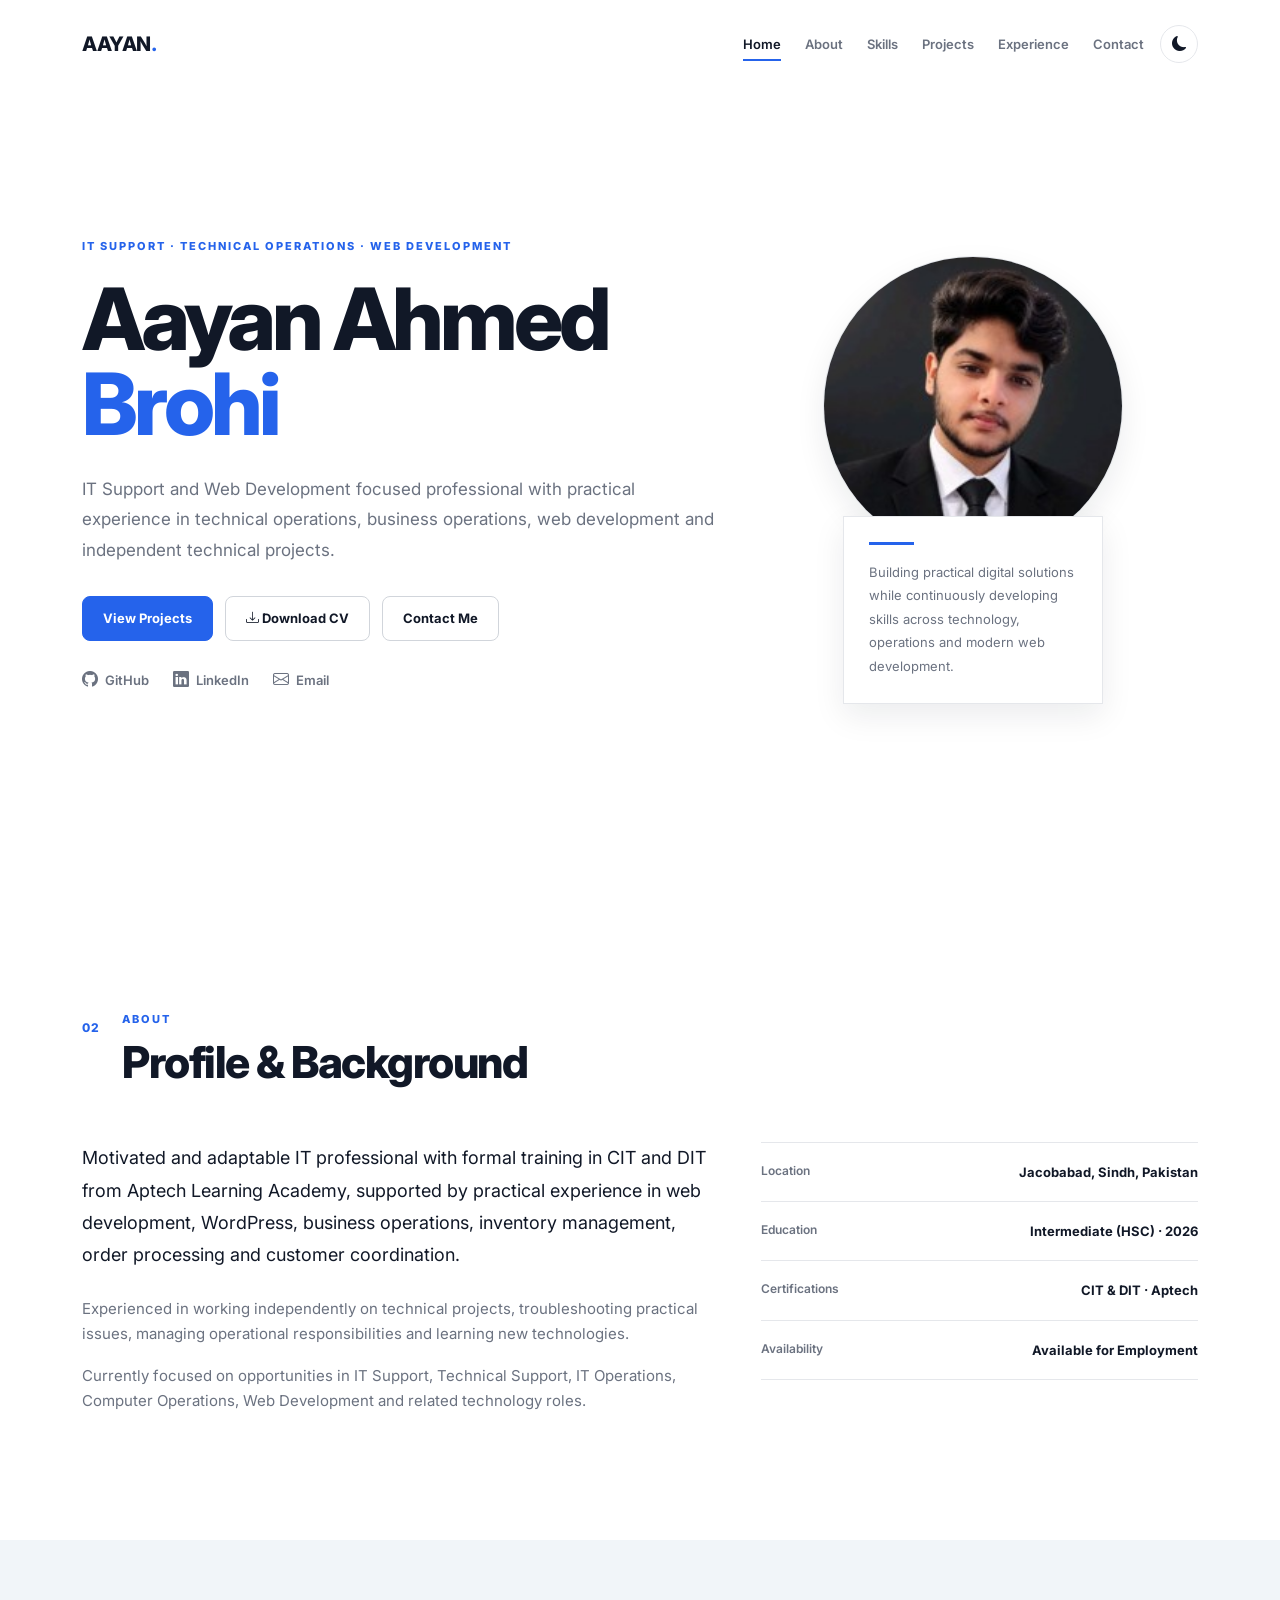
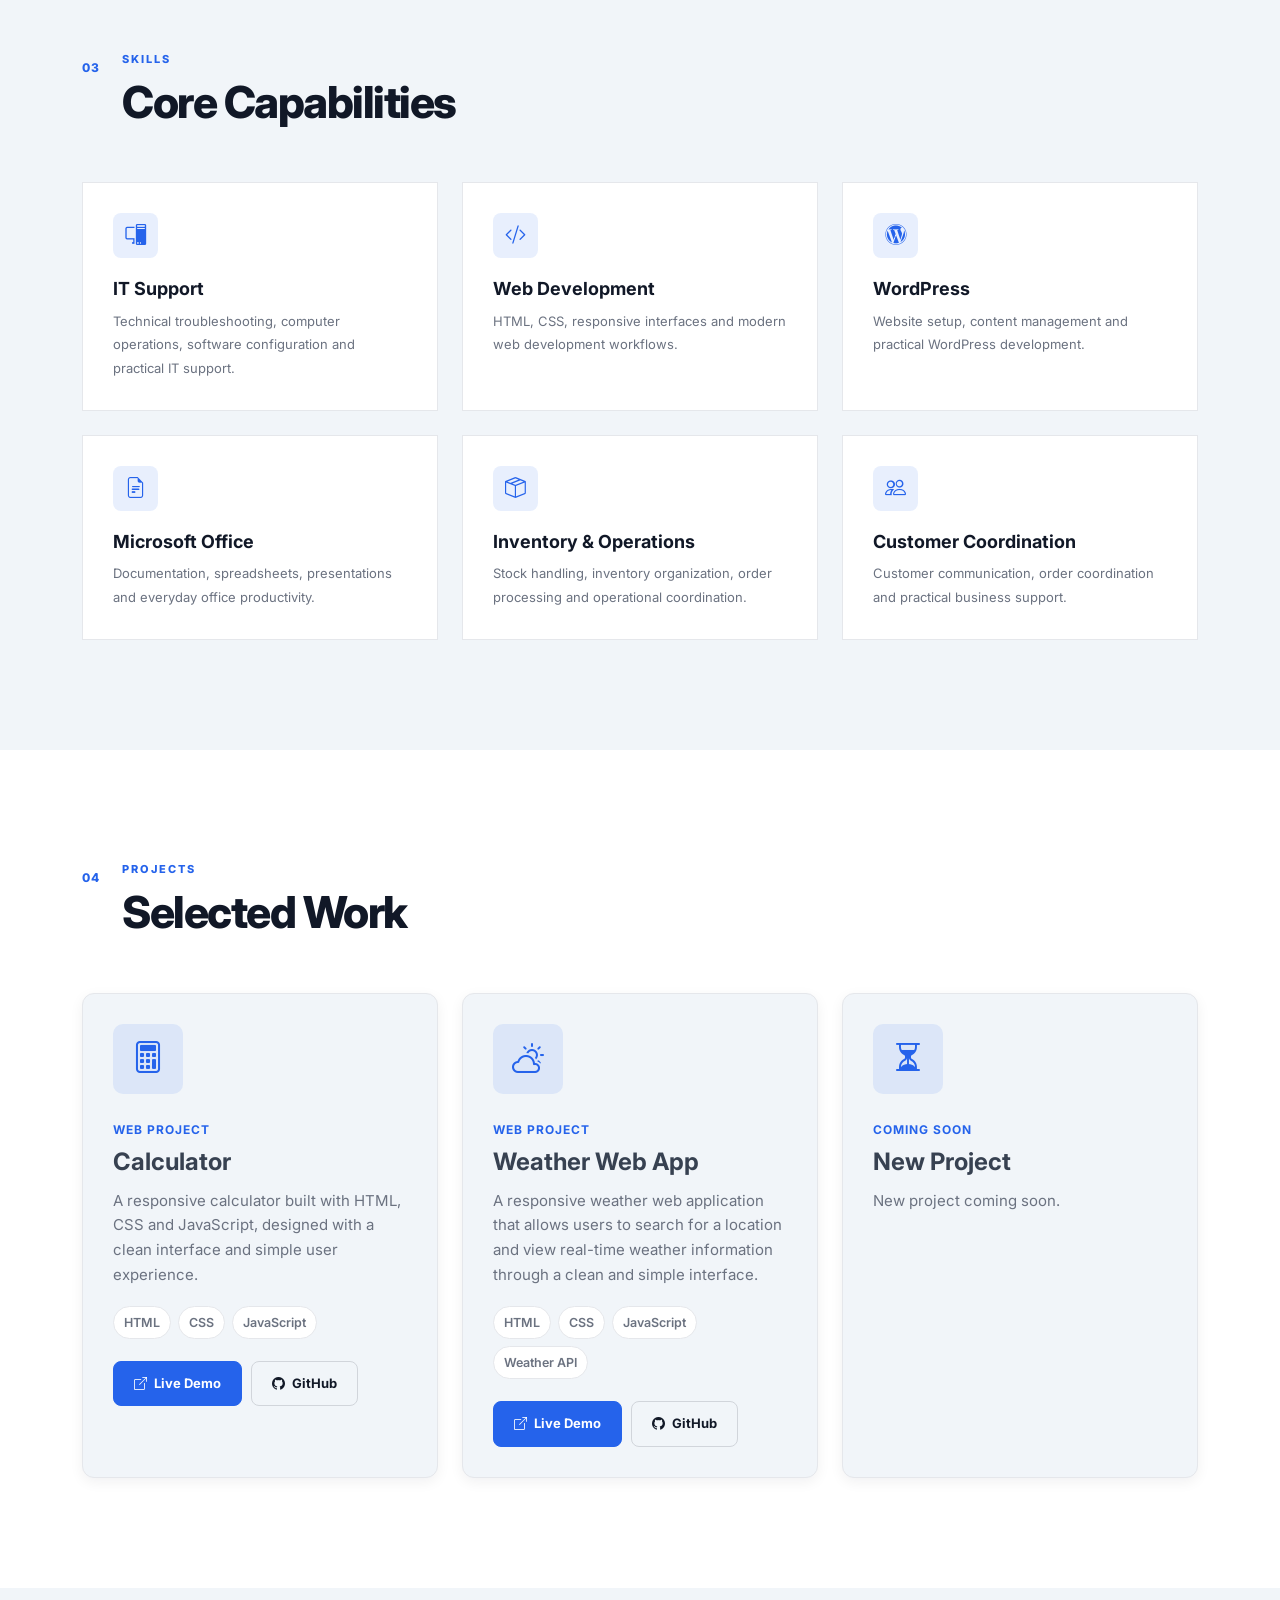
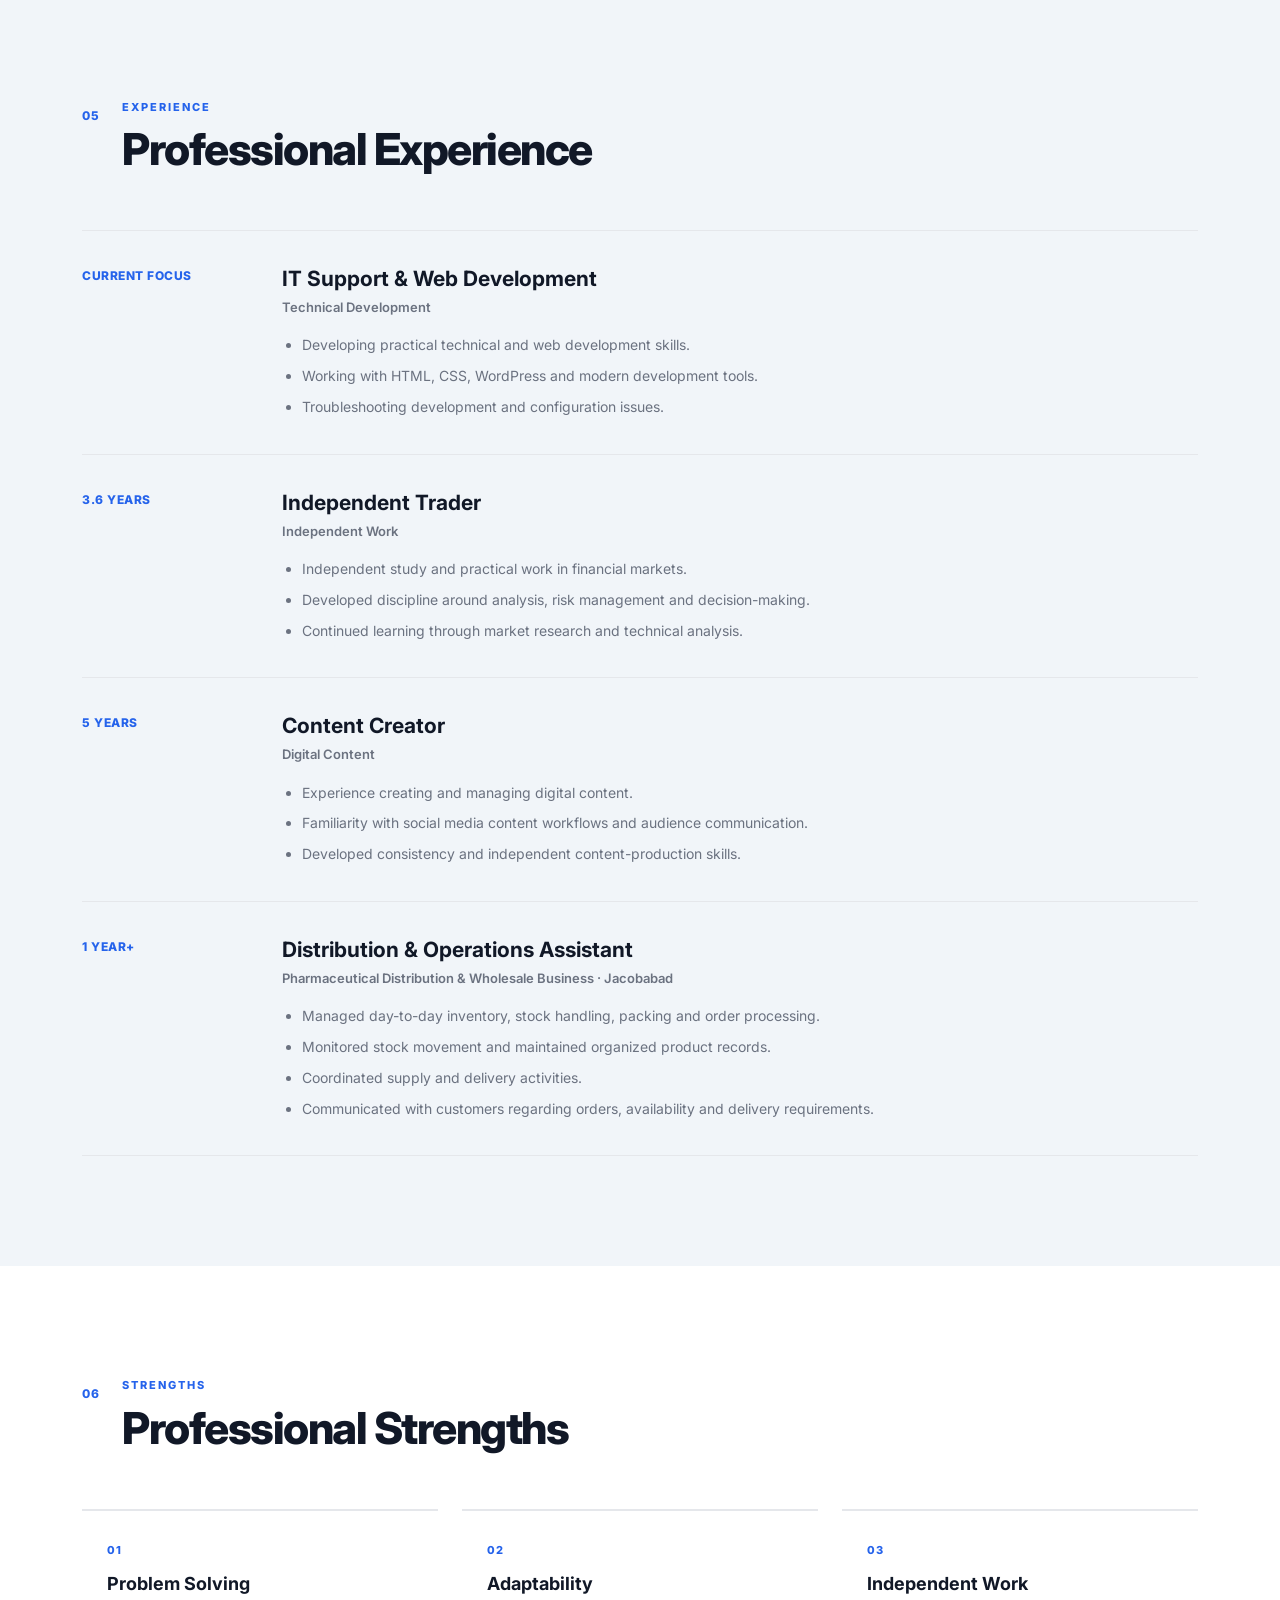
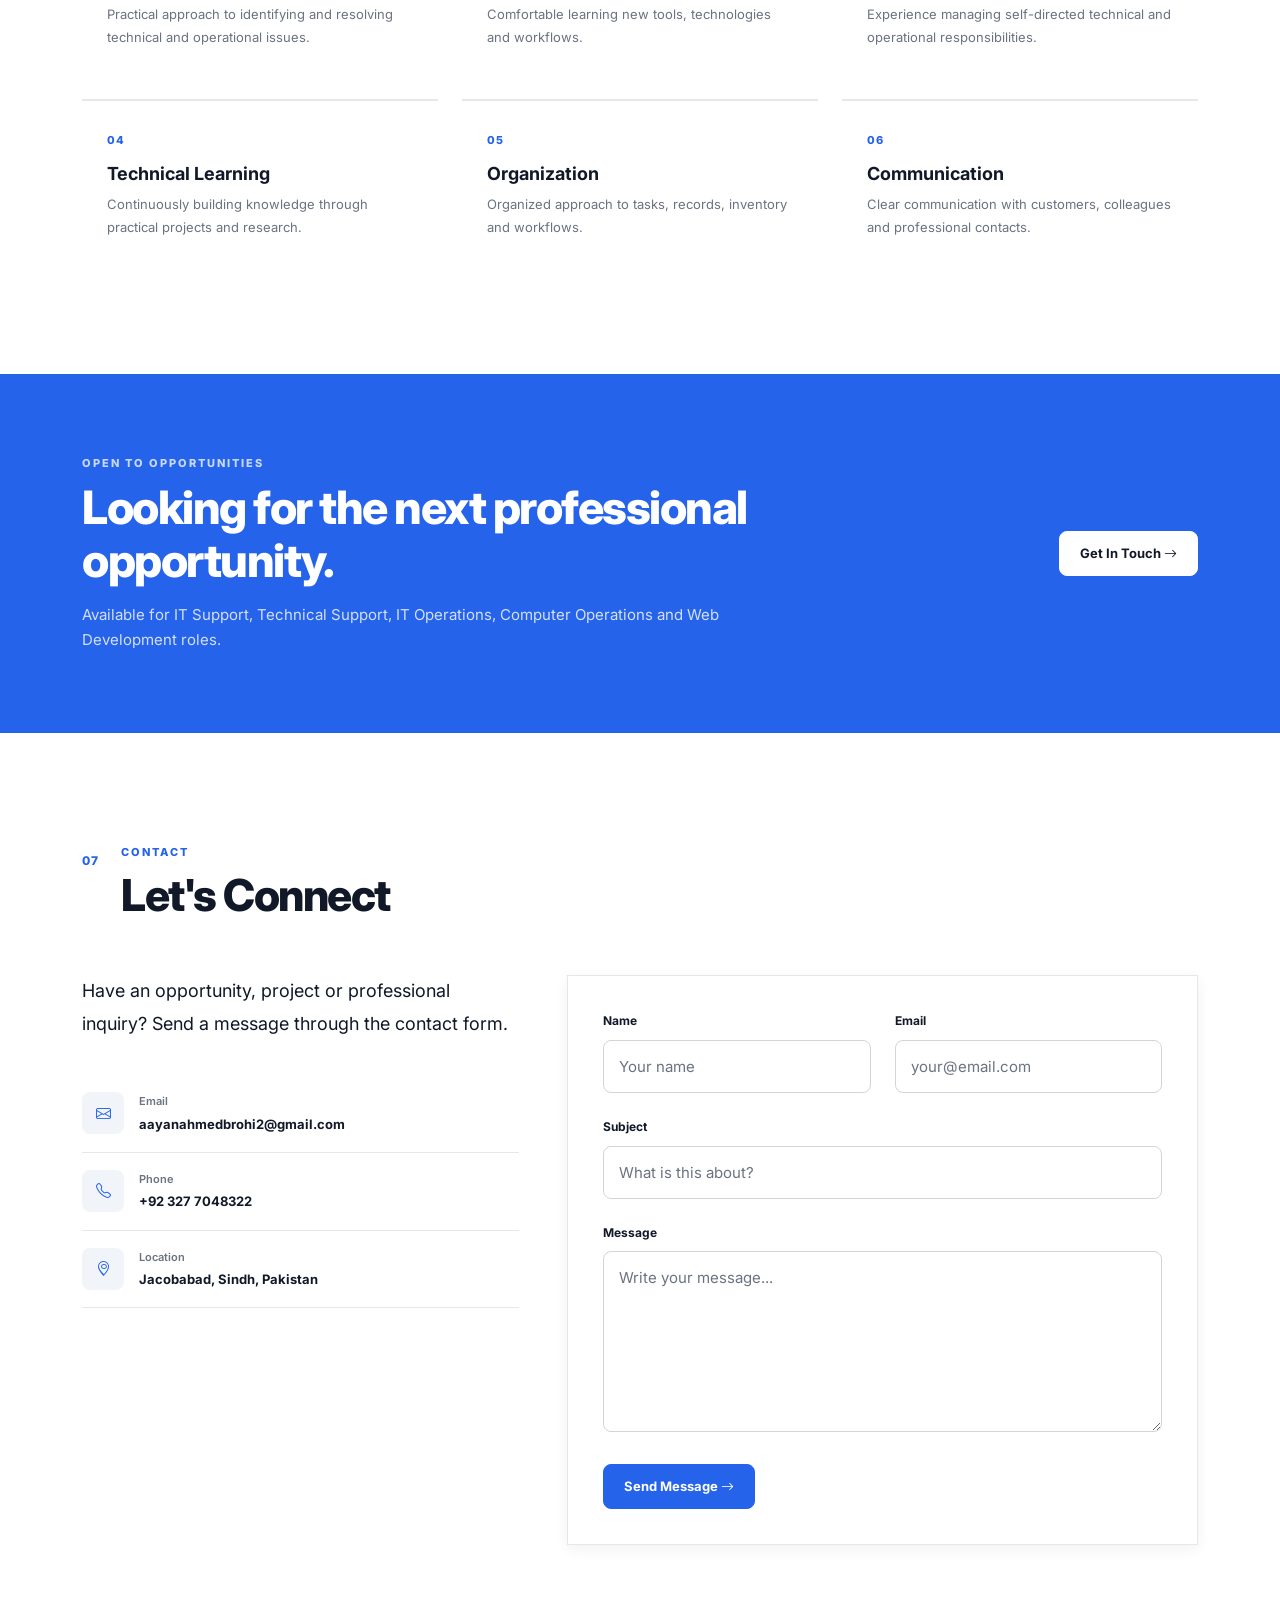
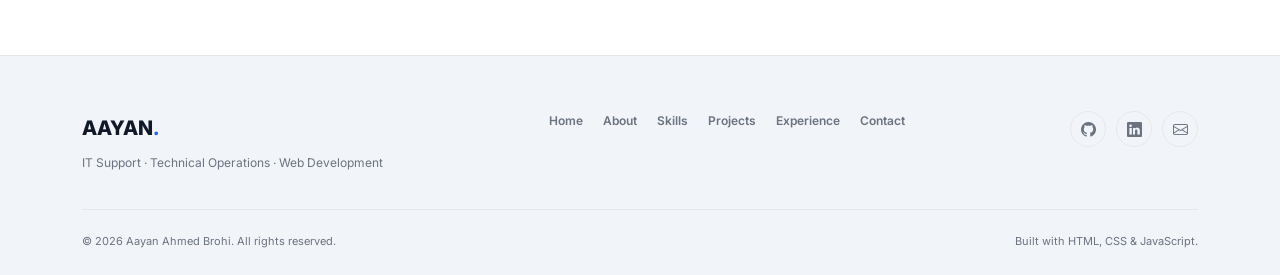
==== commit 102387b5: "Update print statement from 'Hello' to 'Goodbye'" ====
--- a/index.html
+++ b/index.html
@@ -8,7 +8,8 @@
     <meta name="keywords" content="Aayan Ahmed Brohi, IT Support, Technical Operations, Web Development, WordPress">
     <meta name="author" content="Aayan Ahmed Brohi">
     <meta property="og:title" content="Aayan Ahmed Brohi | IT Support & Web Development">
-    <meta property="og:description" content="Portfolio of Aayan Ahmed Brohi — IT Support, Technical Operations and Web Development.">
+    <meta property="og:description"
+        content="Portfolio of Aayan Ahmed Brohi — IT Support, Technical Operations and Web Development.">
     <meta property="og:type" content="website">
     <title>Aayan Ahmed Brohi | IT Support | Web Development</title>
 
@@ -111,7 +112,7 @@
                     <div class="col-lg-5">
                         <div class="hero-visual">
                             <div class="hero-photo-frame">
-                                <img src="assets/images/aayan.jpg"alt="Aayan Ahmed Brohi" class="hero-photo"
+                                <img src="assets/images/aayan.jpg" alt="Aayan Ahmed Brohi" class="hero-photo"
                                     id="heroPhoto">
                                 <div class="photo-fallback" id="photoFallback"><span>AA</span></div>
                             </div>
@@ -164,10 +165,13 @@
 
                     <div class="col-lg-5">
                         <div class="info-list">
-                            <div class="info-item"><span>Location</span><strong>Jacobabad, Sindh, Pakistan</strong></div>
-                            <div class="info-item"><span>Education</span><strong>Intermediate (HSC) · 2026</strong></div>
+                            <div class="info-item"><span>Location</span><strong>Jacobabad, Sindh, Pakistan</strong>
+                            </div>
+                            <div class="info-item"><span>Education</span><strong>Intermediate (HSC) · 2026</strong>
+                            </div>
                             <div class="info-item"><span>Certifications</span><strong>CIT & DIT · Aptech</strong></div>
-                            <div class="info-item"><span>Availability</span><strong>Available for Employment</strong></div>
+                            <div class="info-item"><span>Availability</span><strong>Available for Employment</strong>
+                            </div>
                         </div>
                     </div>
                 </div>
@@ -193,7 +197,8 @@
                         <div class="skill-card">
                             <div class="skill-icon"><i class="bi bi-pc-display"></i></div>
                             <h3>IT Support</h3>
-                            <p>Technical troubleshooting, computer operations, software configuration and practical IT support.</p>
+                            <p>Technical troubleshooting, computer operations, software configuration and practical IT
+                                support.</p>
                         </div>
                     </div>
 
@@ -225,7 +230,8 @@
                         <div class="skill-card">
                             <div class="skill-icon"><i class="bi bi-box-seam"></i></div>
                             <h3>Inventory & Operations</h3>
-                            <p>Stock handling, inventory organization, order processing and operational coordination.</p>
+                            <p>Stock handling, inventory organization, order processing and operational coordination.
+                            </p>
                         </div>
                     </div>
 
@@ -307,9 +313,19 @@
                         </div>
                     </div>
 
-                </div>
-
-            </div>        </section>
+                    <div class="project-card project-card-soon">
+                        <div class="project-icon"><i class="bi bi-hourglass-split"></i></div>
+                        <div class="project-content">
+                            <span class="project-label">Coming Soon</span>
+                            <h3>New Project</h3>
+                            <p>New project coming soon.</p>
+                        </div>
+                    </div>
+
+                </div>
+
+            </div>
+        </section>
 
 
         <!-- EXPERIENCE -->
@@ -374,7 +390,8 @@
                                 <li>Managed day-to-day inventory, stock handling, packing and order processing.</li>
                                 <li>Monitored stock movement and maintained organized product records.</li>
                                 <li>Coordinated supply and delivery activities.</li>
-                                <li>Communicated with customers regarding orders, availability and delivery requirements.</li>
+                                <li>Communicated with customers regarding orders, availability and delivery
+                                    requirements.</li>
                             </ul>
                         </div>
                     </article>
@@ -398,23 +415,47 @@
                 </div>
 
                 <div class="row g-4">
-                    <div class="col-md-6 col-lg-4"><div class="strength-item"><span>01</span><h3>Problem Solving</h3>
-                        <p>Practical approach to identifying and resolving technical and operational issues.</p></div></div>
-
-                    <div class="col-md-6 col-lg-4"><div class="strength-item"><span>02</span><h3>Adaptability</h3>
-                        <p>Comfortable learning new tools, technologies and workflows.</p></div></div>
-
-                    <div class="col-md-6 col-lg-4"><div class="strength-item"><span>03</span><h3>Independent Work</h3>
-                        <p>Experience managing self-directed technical and operational responsibilities.</p></div></div>
-
-                    <div class="col-md-6 col-lg-4"><div class="strength-item"><span>04</span><h3>Technical Learning</h3>
-                        <p>Continuously building knowledge through practical projects and research.</p></div></div>
-
-                    <div class="col-md-6 col-lg-4"><div class="strength-item"><span>05</span><h3>Organization</h3>
-                        <p>Organized approach to tasks, records, inventory and workflows.</p></div></div>
-
-                    <div class="col-md-6 col-lg-4"><div class="strength-item"><span>06</span><h3>Communication</h3>
-                        <p>Clear communication with customers, colleagues and professional contacts.</p></div></div>
+                    <div class="col-md-6 col-lg-4">
+                        <div class="strength-item"><span>01</span>
+                            <h3>Problem Solving</h3>
+                            <p>Practical approach to identifying and resolving technical and operational issues.</p>
+                        </div>
+                    </div>
+
+                    <div class="col-md-6 col-lg-4">
+                        <div class="strength-item"><span>02</span>
+                            <h3>Adaptability</h3>
+                            <p>Comfortable learning new tools, technologies and workflows.</p>
+                        </div>
+                    </div>
+
+                    <div class="col-md-6 col-lg-4">
+                        <div class="strength-item"><span>03</span>
+                            <h3>Independent Work</h3>
+                            <p>Experience managing self-directed technical and operational responsibilities.</p>
+                        </div>
+                    </div>
+
+                    <div class="col-md-6 col-lg-4">
+                        <div class="strength-item"><span>04</span>
+                            <h3>Technical Learning</h3>
+                            <p>Continuously building knowledge through practical projects and research.</p>
+                        </div>
+                    </div>
+
+                    <div class="col-md-6 col-lg-4">
+                        <div class="strength-item"><span>05</span>
+                            <h3>Organization</h3>
+                            <p>Organized approach to tasks, records, inventory and workflows.</p>
+                        </div>
+                    </div>
+
+                    <div class="col-md-6 col-lg-4">
+                        <div class="strength-item"><span>06</span>
+                            <h3>Communication</h3>
+                            <p>Clear communication with customers, colleagues and professional contacts.</p>
+                        </div>
+                    </div>
                 </div>
 
             </div>
@@ -482,8 +523,8 @@
                             <div class="row g-4">
                                 <div class="col-md-6">
                                     <label for="name">Name</label>
-                                    <input type="text" id="name" name="name" autocomplete="name"
-                                        placeholder="Your name" required>
+                                    <input type="text" id="name" name="name" autocomplete="name" placeholder="Your name"
+                                        required>
                                 </div>
 
                                 <div class="col-md-6">
@@ -494,14 +535,14 @@
 
                                 <div class="col-12">
                                     <label for="subject">Subject</label>
-                                    <input type="text" id="subject" name="subject"
-                                        placeholder="What is this about?" required>
+                                    <input type="text" id="subject" name="subject" placeholder="What is this about?"
+                                        required>
                                 </div>
 
                                 <div class="col-12">
                                     <label for="message">Message</label>
-                                    <textarea id="message" name="message" rows="6"
-                                        placeholder="Write your message..." required></textarea>
+                                    <textarea id="message" name="message" rows="6" placeholder="Write your message..."
+                                        required></textarea>
                                 </div>
 
                                 <div class="col-12">
@@ -563,4 +604,4 @@
 
 </body>
 
-</html>+</html>
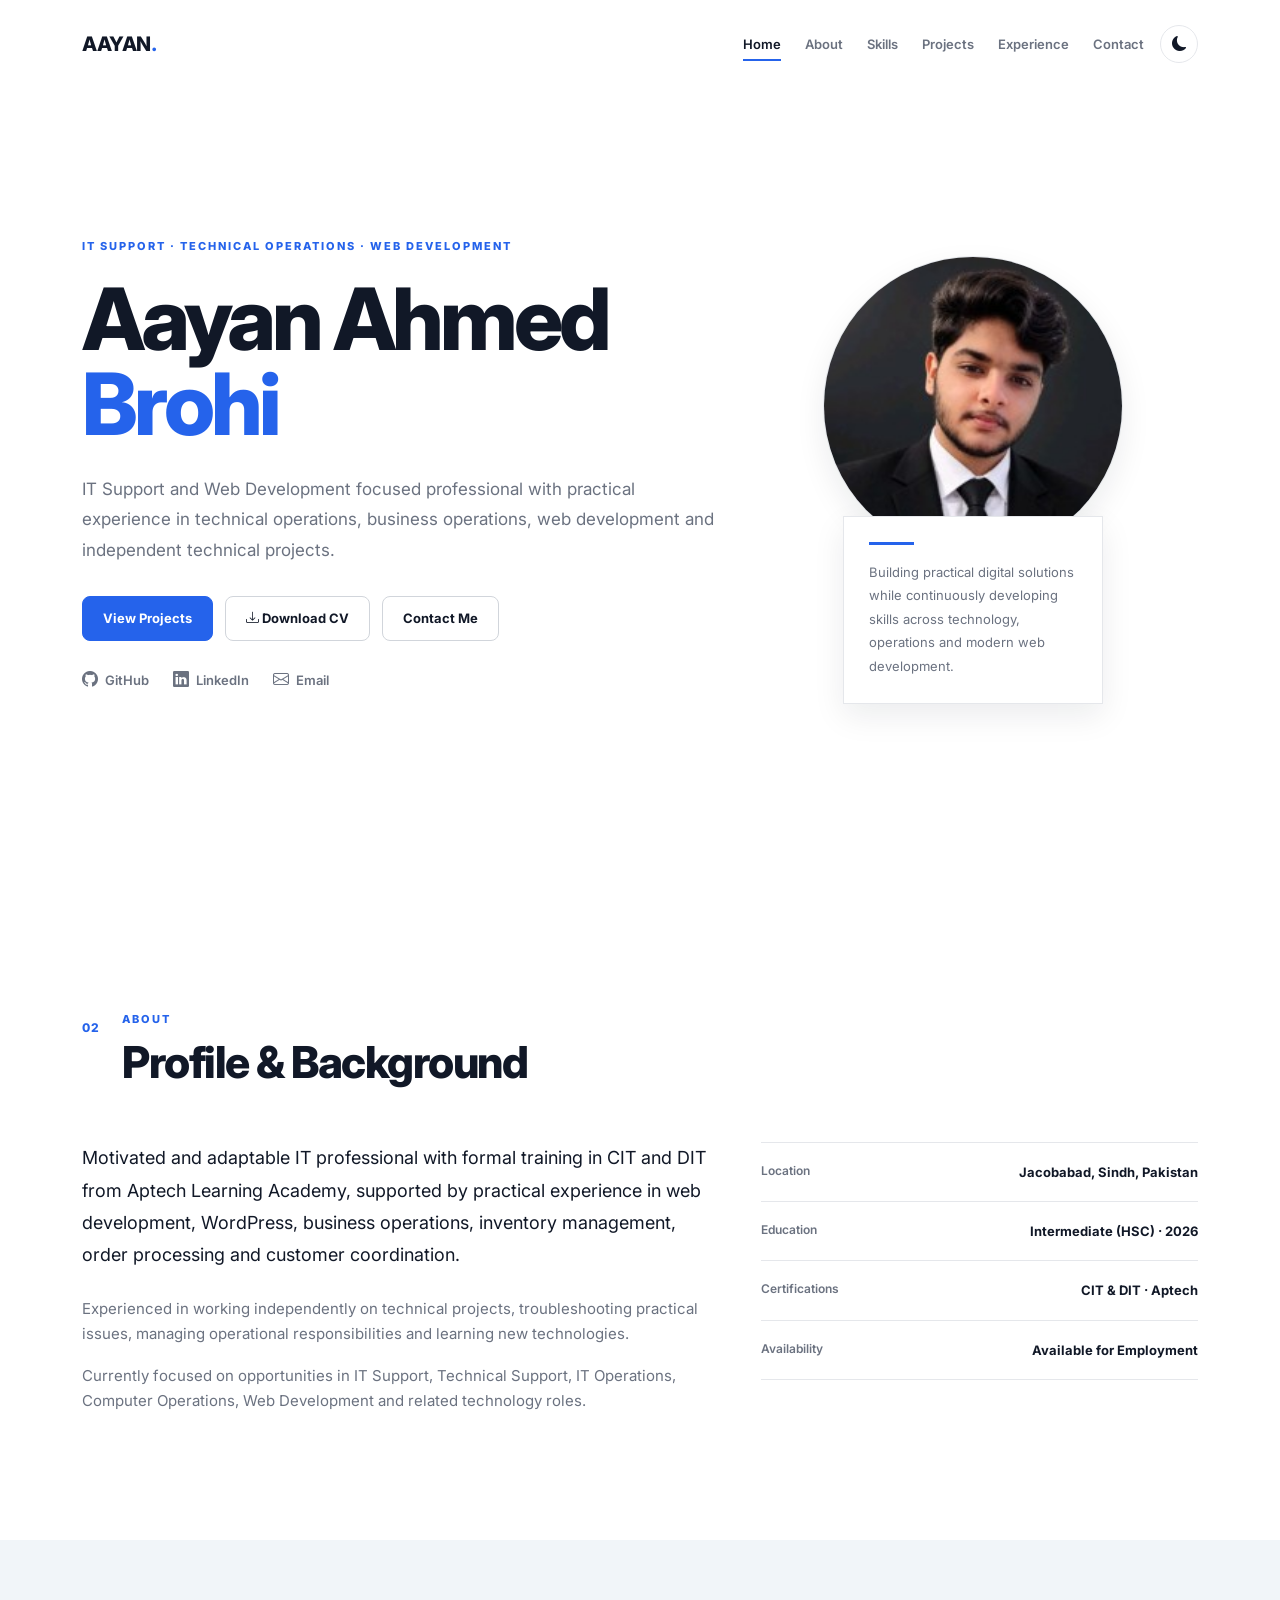
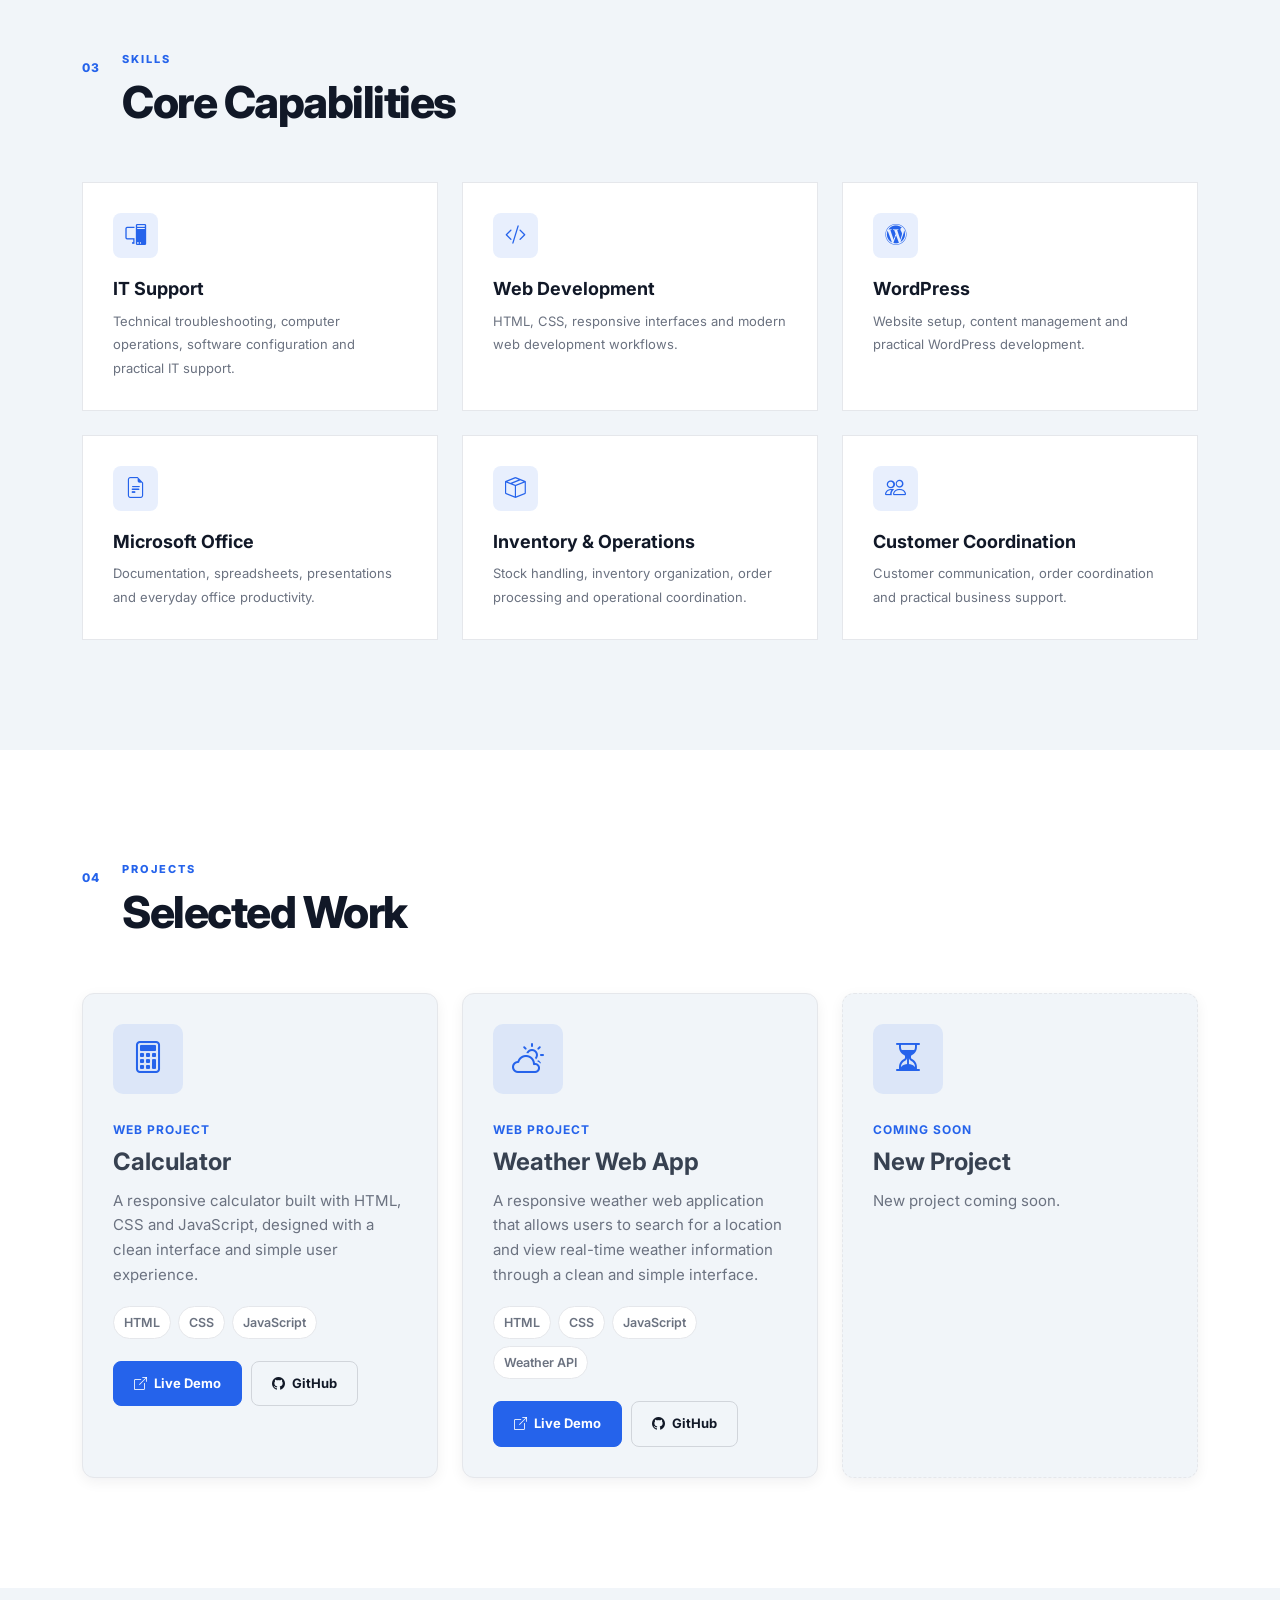
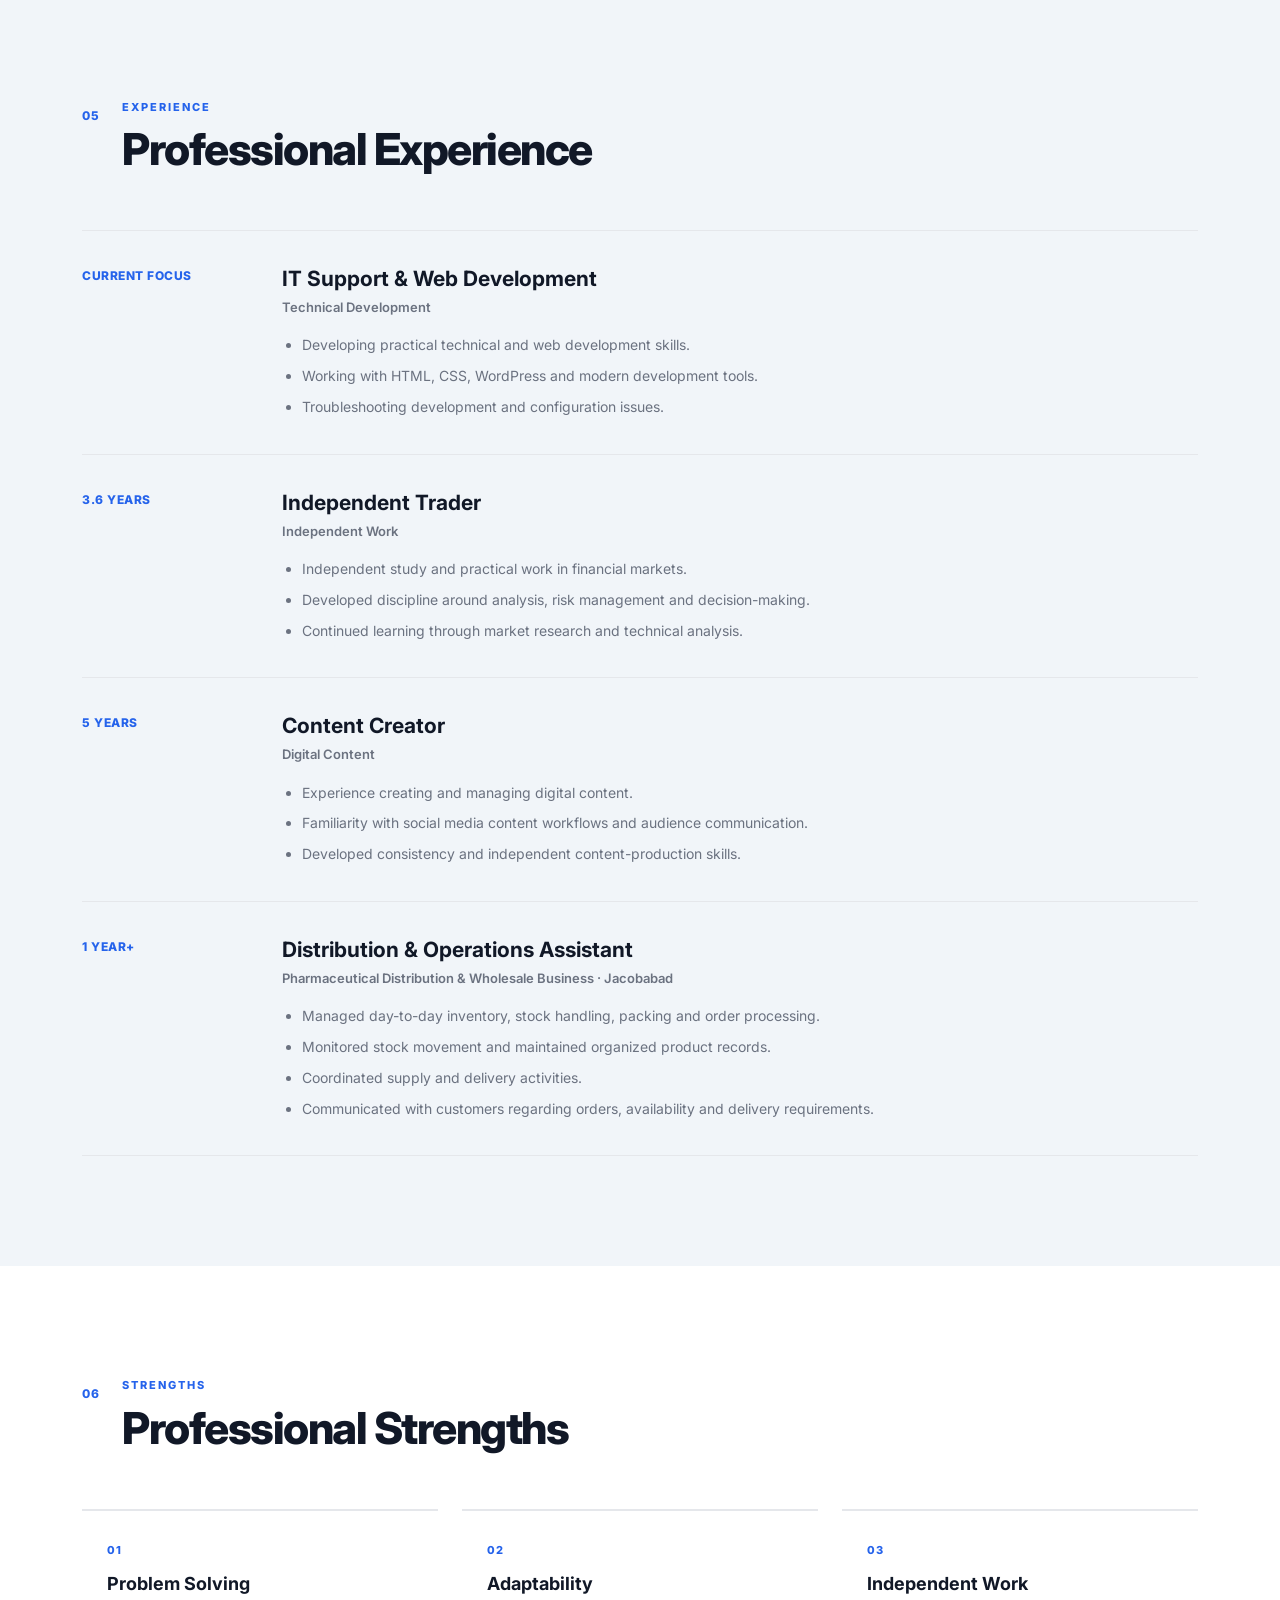
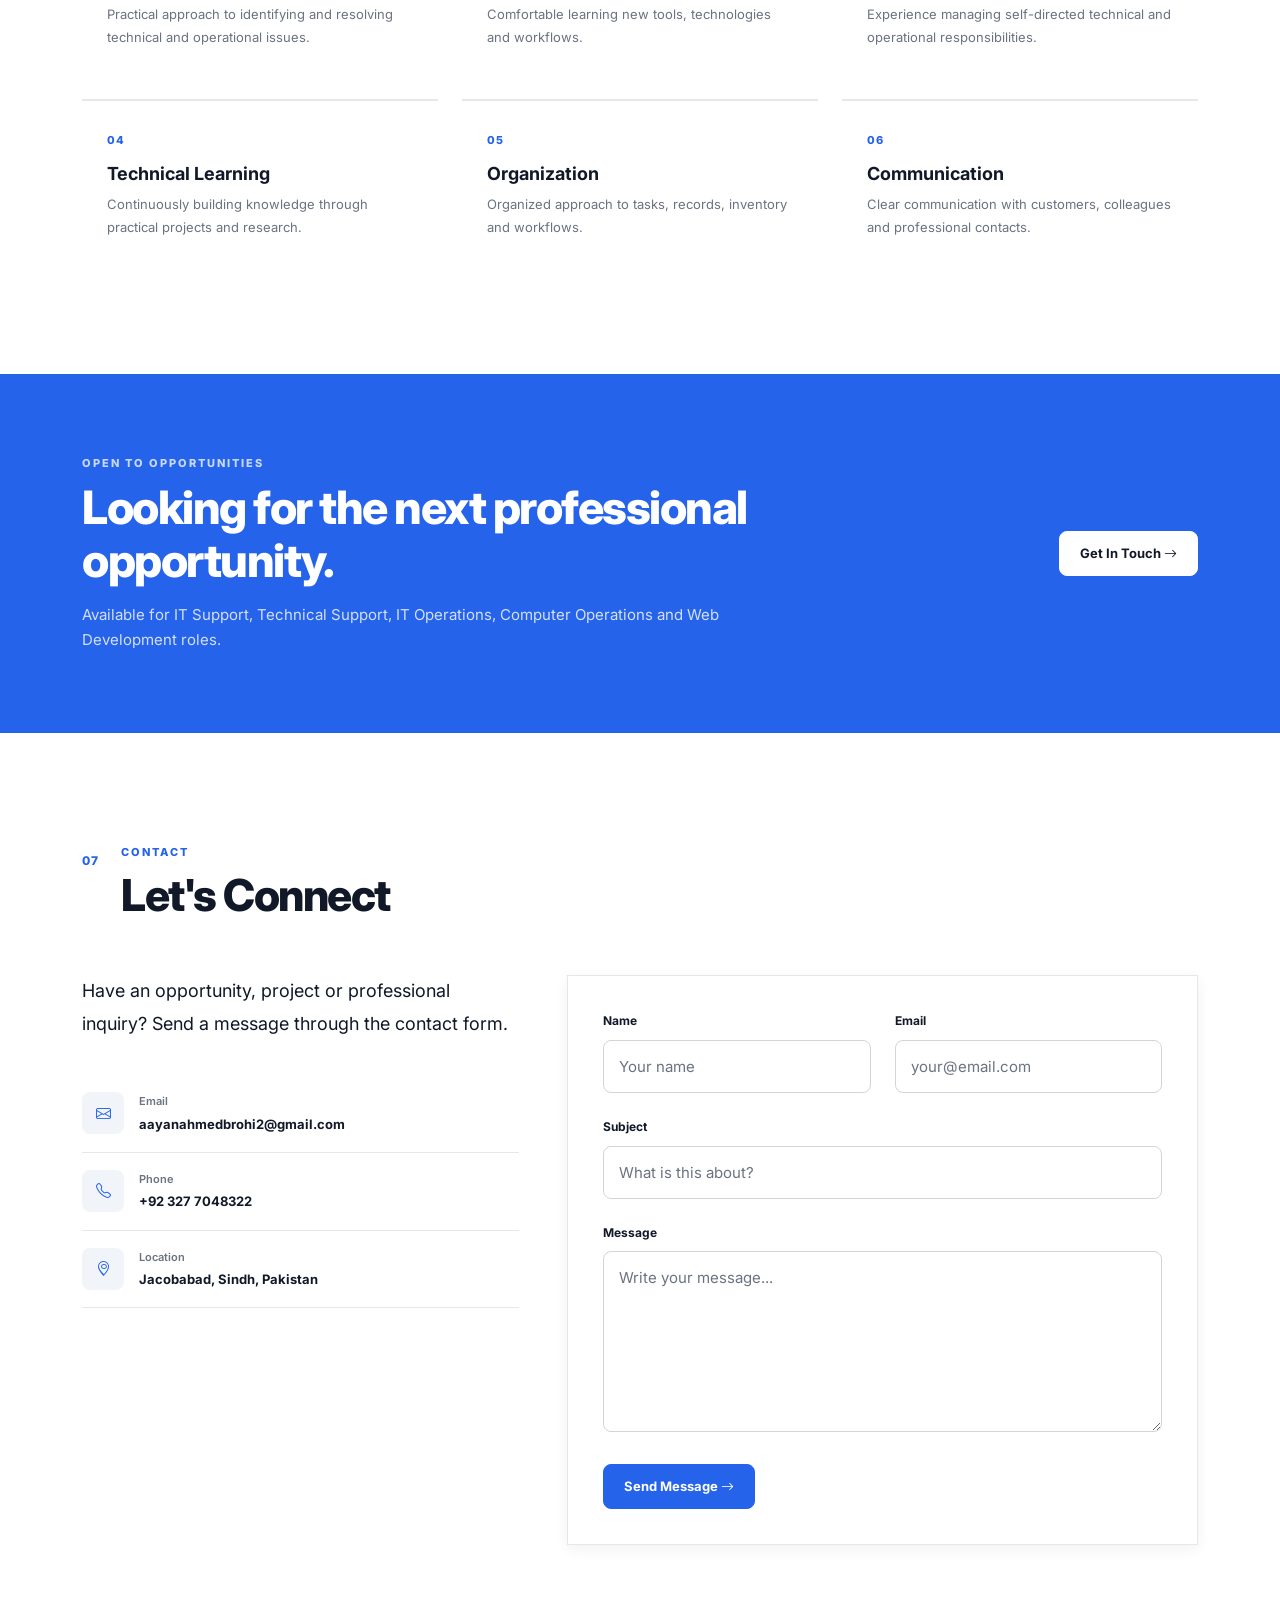
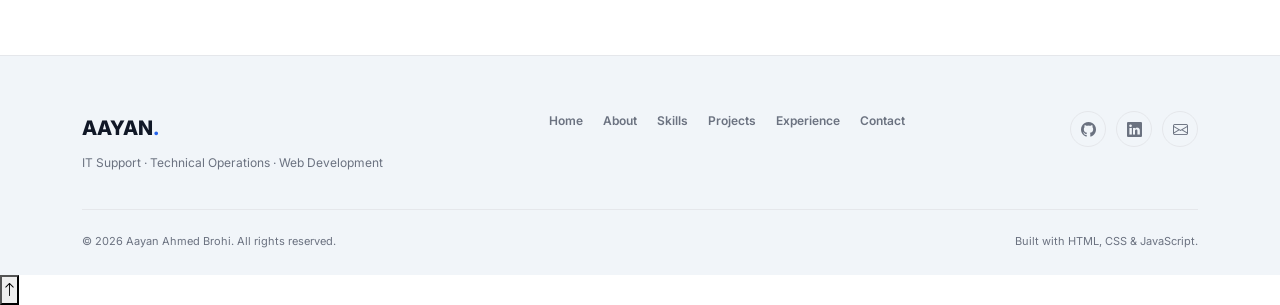
==== commit 17ca9139: "Update print statement from 'Hello' to 'Goodbye'" ====
--- a/index.html
+++ b/index.html
@@ -8,9 +8,12 @@
     <meta name="keywords" content="Aayan Ahmed Brohi, IT Support, Technical Operations, Web Development, WordPress">
     <meta name="author" content="Aayan Ahmed Brohi">
     <meta property="og:title" content="Aayan Ahmed Brohi | IT Support & Web Development">
-    <meta property="og:description"
-        content="Portfolio of Aayan Ahmed Brohi — IT Support, Technical Operations and Web Development.">
+    <meta property="og:description" content="Portfolio of Aayan Ahmed Brohi — IT Support, Technical Operations and Web Development.">
     <meta property="og:type" content="website">
+    <meta property="og:url" content="https://aayanbrohi.vercel.app/">
+    <meta property="og:image" content="https://aayanbrohi.vercel.app/assets/images/aayan.jpg">
+    <meta name="twitter:card" content="summary">
+    <meta name="theme-color" content="#2563eb">
     <title>Aayan Ahmed Brohi | IT Support | Web Development</title>
 
     <!-- Prevent theme flash on page load -->
@@ -165,13 +168,10 @@
 
                     <div class="col-lg-5">
                         <div class="info-list">
-                            <div class="info-item"><span>Location</span><strong>Jacobabad, Sindh, Pakistan</strong>
-                            </div>
-                            <div class="info-item"><span>Education</span><strong>Intermediate (HSC) · 2026</strong>
-                            </div>
+                            <div class="info-item"><span>Location</span><strong>Jacobabad, Sindh, Pakistan</strong></div>
+                            <div class="info-item"><span>Education</span><strong>Intermediate (HSC) · 2026</strong></div>
                             <div class="info-item"><span>Certifications</span><strong>CIT & DIT · Aptech</strong></div>
-                            <div class="info-item"><span>Availability</span><strong>Available for Employment</strong>
-                            </div>
+                            <div class="info-item"><span>Availability</span><strong>Available for Employment</strong></div>
                         </div>
                     </div>
                 </div>
@@ -197,8 +197,7 @@
                         <div class="skill-card">
                             <div class="skill-icon"><i class="bi bi-pc-display"></i></div>
                             <h3>IT Support</h3>
-                            <p>Technical troubleshooting, computer operations, software configuration and practical IT
-                                support.</p>
+                            <p>Technical troubleshooting, computer operations, software configuration and practical IT support.</p>
                         </div>
                     </div>
 
@@ -230,8 +229,7 @@
                         <div class="skill-card">
                             <div class="skill-icon"><i class="bi bi-box-seam"></i></div>
                             <h3>Inventory & Operations</h3>
-                            <p>Stock handling, inventory organization, order processing and operational coordination.
-                            </p>
+                            <p>Stock handling, inventory organization, order processing and operational coordination.</p>
                         </div>
                     </div>
 
@@ -279,7 +277,6 @@
                                     rel="noopener noreferrer" class="btn btn-primary-custom">
                                     <i class="bi bi-box-arrow-up-right"></i> Live Demo
                                 </a>
-                                <!-- TODO: replace with the exact Calculator repo URL -->
                                 <a href="https://github.com/aayanraisani" target="_blank" rel="noopener noreferrer"
                                     class="btn btn-outline-custom">
                                     <i class="bi bi-github"></i> GitHub
@@ -390,8 +387,7 @@
                                 <li>Managed day-to-day inventory, stock handling, packing and order processing.</li>
                                 <li>Monitored stock movement and maintained organized product records.</li>
                                 <li>Coordinated supply and delivery activities.</li>
-                                <li>Communicated with customers regarding orders, availability and delivery
-                                    requirements.</li>
+                                <li>Communicated with customers regarding orders, availability and delivery requirements.</li>
                             </ul>
                         </div>
                     </article>
@@ -415,47 +411,23 @@
                 </div>
 
                 <div class="row g-4">
-                    <div class="col-md-6 col-lg-4">
-                        <div class="strength-item"><span>01</span>
-                            <h3>Problem Solving</h3>
-                            <p>Practical approach to identifying and resolving technical and operational issues.</p>
-                        </div>
-                    </div>
-
-                    <div class="col-md-6 col-lg-4">
-                        <div class="strength-item"><span>02</span>
-                            <h3>Adaptability</h3>
-                            <p>Comfortable learning new tools, technologies and workflows.</p>
-                        </div>
-                    </div>
-
-                    <div class="col-md-6 col-lg-4">
-                        <div class="strength-item"><span>03</span>
-                            <h3>Independent Work</h3>
-                            <p>Experience managing self-directed technical and operational responsibilities.</p>
-                        </div>
-                    </div>
-
-                    <div class="col-md-6 col-lg-4">
-                        <div class="strength-item"><span>04</span>
-                            <h3>Technical Learning</h3>
-                            <p>Continuously building knowledge through practical projects and research.</p>
-                        </div>
-                    </div>
-
-                    <div class="col-md-6 col-lg-4">
-                        <div class="strength-item"><span>05</span>
-                            <h3>Organization</h3>
-                            <p>Organized approach to tasks, records, inventory and workflows.</p>
-                        </div>
-                    </div>
-
-                    <div class="col-md-6 col-lg-4">
-                        <div class="strength-item"><span>06</span>
-                            <h3>Communication</h3>
-                            <p>Clear communication with customers, colleagues and professional contacts.</p>
-                        </div>
-                    </div>
+                    <div class="col-md-6 col-lg-4"><div class="strength-item"><span>01</span><h3>Problem Solving</h3>
+                        <p>Practical approach to identifying and resolving technical and operational issues.</p></div></div>
+
+                    <div class="col-md-6 col-lg-4"><div class="strength-item"><span>02</span><h3>Adaptability</h3>
+                        <p>Comfortable learning new tools, technologies and workflows.</p></div></div>
+
+                    <div class="col-md-6 col-lg-4"><div class="strength-item"><span>03</span><h3>Independent Work</h3>
+                        <p>Experience managing self-directed technical and operational responsibilities.</p></div></div>
+
+                    <div class="col-md-6 col-lg-4"><div class="strength-item"><span>04</span><h3>Technical Learning</h3>
+                        <p>Continuously building knowledge through practical projects and research.</p></div></div>
+
+                    <div class="col-md-6 col-lg-4"><div class="strength-item"><span>05</span><h3>Organization</h3>
+                        <p>Organized approach to tasks, records, inventory and workflows.</p></div></div>
+
+                    <div class="col-md-6 col-lg-4"><div class="strength-item"><span>06</span><h3>Communication</h3>
+                        <p>Clear communication with customers, colleagues and professional contacts.</p></div></div>
                 </div>
 
             </div>
@@ -523,8 +495,8 @@
                             <div class="row g-4">
                                 <div class="col-md-6">
                                     <label for="name">Name</label>
-                                    <input type="text" id="name" name="name" autocomplete="name" placeholder="Your name"
-                                        required>
+                                    <input type="text" id="name" name="name" autocomplete="name"
+                                        placeholder="Your name" required>
                                 </div>
 
                                 <div class="col-md-6">
@@ -535,14 +507,14 @@
 
                                 <div class="col-12">
                                     <label for="subject">Subject</label>
-                                    <input type="text" id="subject" name="subject" placeholder="What is this about?"
-                                        required>
+                                    <input type="text" id="subject" name="subject"
+                                        placeholder="What is this about?" required>
                                 </div>
 
                                 <div class="col-12">
                                     <label for="message">Message</label>
-                                    <textarea id="message" name="message" rows="6" placeholder="Write your message..."
-                                        required></textarea>
+                                    <textarea id="message" name="message" rows="6"
+                                        placeholder="Write your message..." required></textarea>
                                 </div>
 
                                 <div class="col-12">
@@ -599,6 +571,10 @@
     </footer>
 
 
+    <button class="back-to-top" id="backToTop" type="button" aria-label="Back to top">
+        <i class="bi bi-arrow-up"></i>
+    </button>
+
     <script src="https://cdn.jsdelivr.net/npm/bootstrap@5.3.8/dist/js/bootstrap.bundle.min.js"></script>
     <script src="js/script.js"></script>
 
--- a/css/style.css
+++ b/css/style.css
@@ -43,9 +43,16 @@
 
 /* ========== RESET ========== */
 
-* { box-sizing: border-box; margin: 0; padding: 0; }
-
-html { scroll-behavior: smooth; scroll-padding-top: 80px; }
+* {
+    box-sizing: border-box;
+    margin: 0;
+    padding: 0;
+}
+
+html {
+    scroll-behavior: smooth;
+    scroll-padding-top: 80px;
+}
 
 body {
     background: var(--light);
@@ -57,11 +64,30 @@
     transition: background var(--transition), color var(--transition);
 }
 
-img { max-width: 100%; display: block; }
-a { color: inherit; text-decoration: none; }
-button, input, textarea { font: inherit; }
-button { cursor: pointer; }
-::selection { background: var(--primary); color: #ffffff; }
+img {
+    max-width: 100%;
+    display: block;
+}
+
+a {
+    color: inherit;
+    text-decoration: none;
+}
+
+button,
+input,
+textarea {
+    font: inherit;
+}
+
+button {
+    cursor: pointer;
+}
+
+::selection {
+    background: var(--primary);
+    color: #ffffff;
+}
 
 
 /* ========== NAVBAR ========== */
@@ -91,8 +117,14 @@
     transition: color var(--transition);
 }
 
-.navbar-brand span, .footer-brand span { color: var(--primary); }
-.navbar-brand:hover { color: var(--primary); }
+.navbar-brand span,
+.footer-brand span {
+    color: var(--primary);
+}
+
+.navbar-brand:hover {
+    color: var(--primary);
+}
 
 .nav-link {
     position: relative;
@@ -114,7 +146,10 @@
     transition: width var(--transition);
 }
 
-.nav-link:hover::after, .nav-link.active::after { width: 100%; }
+.nav-link:hover::after,
+.nav-link.active::after {
+    width: 100%;
+}
 
 .theme-toggle {
     width: 38px;
@@ -136,15 +171,32 @@
     transform: translateY(-2px);
 }
 
-.navbar-toggler { border: 1px solid var(--border); color: var(--dark); padding: 7px 10px; }
-.navbar-toggler:focus { box-shadow: none; }
-.navbar-toggler i { font-size: 24px; }
+.navbar-toggler {
+    border: 1px solid var(--border);
+    color: var(--dark);
+    padding: 7px 10px;
+}
+
+.navbar-toggler:focus {
+    box-shadow: none;
+}
+
+.navbar-toggler i {
+    font-size: 24px;
+}
 
 
 /* ========== HERO ========== */
 
-.hero-section { position: relative; background: var(--light); }
-.hero-section .row { padding-top: 80px; padding-bottom: 50px; }
+.hero-section {
+    position: relative;
+    background: var(--light);
+}
+
+.hero-section .row {
+    padding-top: 80px;
+    padding-bottom: 50px;
+}
 
 .hero-label {
     color: var(--primary);
@@ -164,7 +216,9 @@
     margin-bottom: 28px;
 }
 
-.hero-section h1 span { color: var(--primary); }
+.hero-section h1 span {
+    color: var(--primary);
+}
 
 .hero-text {
     max-width: 650px;
@@ -174,7 +228,12 @@
     margin-bottom: 30px;
 }
 
-.hero-buttons { display: flex; flex-wrap: wrap; gap: 12px; margin-bottom: 25px; }
+.hero-buttons {
+    display: flex;
+    flex-wrap: wrap;
+    gap: 12px;
+    margin-bottom: 25px;
+}
 
 .btn {
     border-radius: var(--radius);
@@ -184,9 +243,15 @@
     transition: background var(--transition), color var(--transition), border-color var(--transition), transform var(--transition), box-shadow var(--transition);
 }
 
-.btn:hover { transform: translateY(-2px); }
-
-.btn-primary-custom { background: var(--primary); border: 1px solid var(--primary); color: #ffffff; }
+.btn:hover {
+    transform: translateY(-2px);
+}
+
+.btn-primary-custom {
+    background: var(--primary);
+    border: 1px solid var(--primary);
+    color: #ffffff;
+}
 
 .btn-primary-custom:hover {
     background: var(--primary-dark);
@@ -195,13 +260,34 @@
     box-shadow: 0 8px 20px rgba(37, 99, 235, 0.2);
 }
 
-.btn-outline-custom { background: transparent; border: 1px solid var(--border-strong); color: var(--dark); }
-.btn-outline-custom:hover { background: var(--dark); border-color: var(--dark); color: var(--light); }
-
-.btn-light-custom { background: #ffffff; border: 1px solid #ffffff; color: #111827; }
-.btn-light-custom:hover { background: transparent; color: #ffffff; }
-
-.hero-links { display: flex; flex-wrap: wrap; gap: 24px; }
+.btn-outline-custom {
+    background: transparent;
+    border: 1px solid var(--border-strong);
+    color: var(--dark);
+}
+
+.btn-outline-custom:hover {
+    background: var(--dark);
+    border-color: var(--dark);
+    color: var(--light);
+}
+
+.btn-light-custom {
+    background: #ffffff;
+    border: 1px solid #ffffff;
+    color: #111827;
+}
+
+.btn-light-custom:hover {
+    background: transparent;
+    color: #ffffff;
+}
+
+.hero-links {
+    display: flex;
+    flex-wrap: wrap;
+    gap: 24px;
+}
 
 .hero-links a {
     display: inline-flex;
@@ -213,13 +299,24 @@
     transition: color var(--transition), transform var(--transition);
 }
 
-.hero-links a:hover { color: var(--primary); transform: translateY(-1px); }
-.hero-links i { font-size: 16px; }
+.hero-links a:hover {
+    color: var(--primary);
+    transform: translateY(-1px);
+}
+
+.hero-links i {
+    font-size: 16px;
+}
 
 
 /* ========== HERO VISUAL ========== */
 
-.hero-visual { position: relative; max-width: 300px; margin: 0 auto; padding-top: 30px; }
+.hero-visual {
+    position: relative;
+    max-width: 300px;
+    margin: 0 auto;
+    padding-top: 30px;
+}
 
 .hero-photo-frame {
     position: relative;
@@ -233,8 +330,16 @@
     box-shadow: var(--shadow-md);
 }
 
-.hero-photo { width: 100%; height: 100%; object-fit: cover; transition: transform 0.5s ease; }
-.hero-photo-frame:hover .hero-photo { transform: scale(1.025); }
+.hero-photo {
+    width: 100%;
+    height: 100%;
+    object-fit: cover;
+    transition: transform 0.5s ease;
+}
+
+.hero-photo-frame:hover .hero-photo {
+    transform: scale(1.025);
+}
 
 .photo-fallback {
     position: absolute;
@@ -248,7 +353,9 @@
     font-weight: 800;
 }
 
-.photo-fallback span { display: block; }
+.photo-fallback span {
+    display: block;
+}
 
 .hero-card {
     position: relative;
@@ -260,18 +367,45 @@
     box-shadow: var(--shadow-md);
 }
 
-.hero-card-line { width: 45px; height: 3px; background: var(--primary); margin-bottom: 16px; }
-.hero-card p { color: var(--text-muted); font-size: 13px; line-height: 1.8; margin: 0; }
+.hero-card-line {
+    width: 45px;
+    height: 3px;
+    background: var(--primary);
+    margin-bottom: 16px;
+}
+
+.hero-card p {
+    color: var(--text-muted);
+    font-size: 13px;
+    line-height: 1.8;
+    margin: 0;
+}
 
 
 /* ========== SECTIONS ========== */
 
-.section-padding { padding: 110px 0; }
-.section-alt { background: var(--section-bg); }
-
-.section-heading { display: flex; align-items: flex-start; gap: 22px; margin-bottom: 55px; }
-
-.section-number { color: var(--primary); font-size: 12px; font-weight: 800; letter-spacing: 1px; padding-top: 8px; }
+.section-padding {
+    padding: 110px 0;
+}
+
+.section-alt {
+    background: var(--section-bg);
+}
+
+.section-heading {
+    display: flex;
+    align-items: flex-start;
+    gap: 22px;
+    margin-bottom: 55px;
+}
+
+.section-number {
+    color: var(--primary);
+    font-size: 12px;
+    font-weight: 800;
+    letter-spacing: 1px;
+    padding-top: 8px;
+}
 
 .section-label {
     color: var(--primary);
@@ -291,17 +425,44 @@
     margin: 0;
 }
 
-.section-lead { color: var(--dark); font-size: 18px; line-height: 1.8; margin-bottom: 24px; }
-
-:where(.section-padding) p { color: var(--text-muted); }
+.section-lead {
+    color: var(--dark);
+    font-size: 18px;
+    line-height: 1.8;
+    margin-bottom: 24px;
+}
+
+:where(.section-padding) p {
+    color: var(--text-muted);
+}
 
 
 /* ========== ABOUT INFO ========== */
 
-.info-list { border-top: 1px solid var(--border); }
-.info-item { display: flex; justify-content: space-between; gap: 20px; padding: 18px 0; border-bottom: 1px solid var(--border); }
-.info-item span { color: var(--text-muted); font-size: 12px; font-weight: 600; }
-.info-item strong { color: var(--dark); font-size: 13px; font-weight: 700; text-align: right; }
+.info-list {
+    border-top: 1px solid var(--border);
+}
+
+.info-item {
+    display: flex;
+    justify-content: space-between;
+    gap: 20px;
+    padding: 18px 0;
+    border-bottom: 1px solid var(--border);
+}
+
+.info-item span {
+    color: var(--text-muted);
+    font-size: 12px;
+    font-weight: 600;
+}
+
+.info-item strong {
+    color: var(--dark);
+    font-size: 13px;
+    font-weight: 700;
+    text-align: right;
+}
 
 
 /* ========== SKILLS ========== */
@@ -314,7 +475,11 @@
     transition: transform var(--transition), border-color var(--transition), box-shadow var(--transition);
 }
 
-.skill-card:hover { transform: translateY(-5px); border-color: var(--primary); box-shadow: var(--shadow-md); }
+.skill-card:hover {
+    transform: translateY(-5px);
+    border-color: var(--primary);
+    box-shadow: var(--shadow-md);
+}
 
 .skill-icon {
     width: 45px;
@@ -328,14 +493,33 @@
     border-radius: var(--radius);
 }
 
-.skill-icon i { font-size: 21px; }
-.skill-card h3 { color: var(--dark); font-size: 18px; font-weight: 700; margin-bottom: 10px; }
-.skill-card p { color: var(--text-muted); font-size: 13px; line-height: 1.8; margin: 0; }
+.skill-icon i {
+    font-size: 21px;
+}
+
+.skill-card h3 {
+    color: var(--dark);
+    font-size: 18px;
+    font-weight: 700;
+    margin-bottom: 10px;
+}
+
+.skill-card p {
+    color: var(--text-muted);
+    font-size: 13px;
+    line-height: 1.8;
+    margin: 0;
+}
 
 
 /* ========== PROJECTS ========== */
 
-.projects-grid { display: flex; flex-wrap: wrap; justify-content: center; gap: 24px; }
+.projects-grid {
+    display: flex;
+    flex-wrap: wrap;
+    justify-content: center;
+    gap: 24px;
+}
 
 .project-card {
     flex: 1 1 320px;
@@ -349,7 +533,15 @@
     transition: transform .25s ease, box-shadow .25s ease, border-color .25s ease;
 }
 
-.project-card:hover { transform: translateY(-5px); box-shadow: var(--shadow-md); border-color: var(--border-strong); }
+.project-card:hover {
+    transform: translateY(-5px);
+    box-shadow: var(--shadow-md);
+    border-color: var(--border-strong);
+}
+
+.project-card-soon {
+    border-style: dashed;
+}
 
 .project-icon {
     width: 70px;
@@ -364,7 +556,9 @@
     font-size: 2rem;
 }
 
-.project-content { min-width: 0; }
+.project-content {
+    min-width: 0;
+}
 
 .project-label {
     display: inline-block;
@@ -376,10 +570,25 @@
     color: var(--primary);
 }
 
-.project-content h3 { margin-bottom: 12px; font-size: 1.5rem; font-weight: 700; color: var(--text); }
-.project-content p { margin-bottom: 18px; color: var(--text-muted); line-height: 1.65; }
-
-.project-tech { display: flex; flex-wrap: wrap; gap: 7px; margin-bottom: 22px; }
+.project-content h3 {
+    margin-bottom: 12px;
+    font-size: 1.5rem;
+    font-weight: 700;
+    color: var(--text);
+}
+
+.project-content p {
+    margin-bottom: 18px;
+    color: var(--text-muted);
+    line-height: 1.65;
+}
+
+.project-tech {
+    display: flex;
+    flex-wrap: wrap;
+    gap: 7px;
+    margin-bottom: 22px;
+}
 
 .project-tech span {
     padding: 5px 10px;
@@ -391,23 +600,45 @@
     font-weight: 600;
 }
 
-.project-actions { display: flex; flex-wrap: wrap; gap: 9px; }
-.project-actions .btn { display: inline-flex; align-items: center; gap: 7px; }
+.project-actions {
+    display: flex;
+    flex-wrap: wrap;
+    gap: 9px;
+}
+
+.project-actions .btn {
+    display: inline-flex;
+    align-items: center;
+    gap: 7px;
+}
 
 @media (max-width: 767.98px) {
-    .project-card { min-height: auto; }
+    .project-card {
+        min-height: auto;
+    }
 }
 
 @media (max-width: 400px) {
-    .project-card { padding: 24px; }
-    .project-actions { flex-direction: column; }
-    .project-actions .btn { width: 100%; justify-content: center; }
+    .project-card {
+        padding: 24px;
+    }
+
+    .project-actions {
+        flex-direction: column;
+    }
+
+    .project-actions .btn {
+        width: 100%;
+        justify-content: center;
+    }
 }
 
 
 /* ========== EXPERIENCE ========== */
 
-.experience-list { border-top: 1px solid var(--border); }
+.experience-list {
+    border-top: 1px solid var(--border);
+}
 
 .experience-item {
     display: grid;
@@ -417,28 +648,96 @@
     border-bottom: 1px solid var(--border);
 }
 
-.experience-date { color: var(--primary); font-size: 12px; font-weight: 800; letter-spacing: 0.5px; text-transform: uppercase; }
-.experience-content h3 { color: var(--dark); font-size: 21px; font-weight: 700; margin-bottom: 5px; }
-.experience-type { color: var(--text-muted); font-size: 13px; font-weight: 600; margin-bottom: 15px; }
-.experience-content ul { margin: 0; padding-left: 20px; }
-.experience-content li { color: var(--text-muted); font-size: 14px; margin-bottom: 7px; }
-.experience-content li:last-child { margin-bottom: 0; }
+.experience-date {
+    color: var(--primary);
+    font-size: 12px;
+    font-weight: 800;
+    letter-spacing: 0.5px;
+    text-transform: uppercase;
+}
+
+.experience-content h3 {
+    color: var(--dark);
+    font-size: 21px;
+    font-weight: 700;
+    margin-bottom: 5px;
+}
+
+.experience-type {
+    color: var(--text-muted);
+    font-size: 13px;
+    font-weight: 600;
+    margin-bottom: 15px;
+}
+
+.experience-content ul {
+    margin: 0;
+    padding-left: 20px;
+}
+
+.experience-content li {
+    color: var(--text-muted);
+    font-size: 14px;
+    margin-bottom: 7px;
+}
+
+.experience-content li:last-child {
+    margin-bottom: 0;
+}
 
 
 /* ========== STRENGTHS ========== */
 
-.strength-item { height: 100%; padding: 25px; border-top: 2px solid var(--border); transition: border-color var(--transition); }
-.strength-item:hover { border-color: var(--primary); }
-.strength-item > span { color: var(--primary); font-size: 11px; font-weight: 800; letter-spacing: 1px; }
-.strength-item h3 { color: var(--dark); font-size: 18px; font-weight: 700; margin: 12px 0 8px; }
-.strength-item p { color: var(--text-muted); font-size: 13px; line-height: 1.8; margin: 0; }
+.strength-item {
+    height: 100%;
+    padding: 25px;
+    border-top: 2px solid var(--border);
+    transition: border-color var(--transition);
+}
+
+.strength-item:hover {
+    border-color: var(--primary);
+}
+
+.strength-item>span {
+    color: var(--primary);
+    font-size: 11px;
+    font-weight: 800;
+    letter-spacing: 1px;
+}
+
+.strength-item h3 {
+    color: var(--dark);
+    font-size: 18px;
+    font-weight: 700;
+    margin: 12px 0 8px;
+}
+
+.strength-item p {
+    color: var(--text-muted);
+    font-size: 13px;
+    line-height: 1.8;
+    margin: 0;
+}
 
 
 /* ========== CTA ========== */
 
-.cta-section { padding: 80px 0; background: #2563eb; }
-.cta-box { display: flex; align-items: center; justify-content: space-between; gap: 40px; }
-.cta-box .section-label { color: rgba(255, 255, 255, 0.75); }
+.cta-section {
+    padding: 80px 0;
+    background: #2563eb;
+}
+
+.cta-box {
+    display: flex;
+    align-items: center;
+    justify-content: space-between;
+    gap: 40px;
+}
+
+.cta-box .section-label {
+    color: rgba(255, 255, 255, 0.75);
+}
 
 .cta-box h2 {
     max-width: 720px;
@@ -450,12 +749,18 @@
     margin-bottom: 15px;
 }
 
-.cta-box p:not(.section-label) { max-width: 680px; color: rgba(255, 255, 255, 0.8); margin: 0; }
+.cta-box p:not(.section-label) {
+    max-width: 680px;
+    color: rgba(255, 255, 255, 0.8);
+    margin: 0;
+}
 
 
 /* ========== CONTACT ========== */
 
-.contact-details { margin-top: 35px; }
+.contact-details {
+    margin-top: 35px;
+}
 
 .contact-detail {
     display: flex;
@@ -466,7 +771,9 @@
     transition: color var(--transition);
 }
 
-.contact-detail:hover { color: var(--primary); }
+.contact-detail:hover {
+    color: var(--primary);
+}
 
 .contact-icon {
     width: 42px;
@@ -480,13 +787,39 @@
     border-radius: var(--radius);
 }
 
-.contact-detail small { display: block; color: var(--text-muted); font-size: 11px; font-weight: 600; margin-bottom: 2px; }
-.contact-detail strong { display: block; color: var(--dark); font-size: 13px; font-weight: 700; word-break: break-word; }
-
-.contact-form { padding: 35px; background: var(--card-bg); border: 1px solid var(--border); box-shadow: var(--shadow-sm); }
-.contact-form label { display: block; color: var(--dark); font-size: 12px; font-weight: 700; margin-bottom: 8px; }
-
-.contact-form input, .contact-form textarea {
+.contact-detail small {
+    display: block;
+    color: var(--text-muted);
+    font-size: 11px;
+    font-weight: 600;
+    margin-bottom: 2px;
+}
+
+.contact-detail strong {
+    display: block;
+    color: var(--dark);
+    font-size: 13px;
+    font-weight: 700;
+    word-break: break-word;
+}
+
+.contact-form {
+    padding: 35px;
+    background: var(--card-bg);
+    border: 1px solid var(--border);
+    box-shadow: var(--shadow-sm);
+}
+
+.contact-form label {
+    display: block;
+    color: var(--dark);
+    font-size: 12px;
+    font-weight: 700;
+    margin-bottom: 8px;
+}
+
+.contact-form input,
+.contact-form textarea {
     width: 100%;
     padding: 13px 15px;
     background: var(--input-bg);
@@ -497,21 +830,73 @@
     transition: border-color var(--transition), box-shadow var(--transition);
 }
 
-.contact-form textarea { resize: vertical; min-height: 150px; }
-.contact-form input::placeholder, .contact-form textarea::placeholder { color: var(--text-muted); }
-.contact-form input:focus, .contact-form textarea:focus { border-color: var(--primary); box-shadow: 0 0 0 3px rgba(37, 99, 235, 0.1); }
+.contact-form textarea {
+    resize: vertical;
+    min-height: 150px;
+}
+
+.contact-form input::placeholder,
+.contact-form textarea::placeholder {
+    color: var(--text-muted);
+}
+
+.contact-form input:focus,
+.contact-form textarea:focus {
+    border-color: var(--primary);
+    box-shadow: 0 0 0 3px rgba(37, 99, 235, 0.1);
+}
 
 
 /* ========== FOOTER ========== */
 
-.site-footer { padding: 55px 0 25px; background: var(--section-bg); border-top: 1px solid var(--border); }
-.footer-main { display: flex; align-items: flex-start; justify-content: space-between; gap: 40px; padding-bottom: 35px; border-bottom: 1px solid var(--border); }
-.footer-brand { color: var(--dark); font-size: 20px; font-weight: 800; }
-.footer-main p { color: var(--text-muted); font-size: 12px; margin: 8px 0 0; }
-.footer-links { display: flex; flex-wrap: wrap; gap: 20px; }
-.footer-links a { color: var(--text-muted); font-size: 12px; font-weight: 600; transition: color var(--transition); }
-.footer-links a:hover { color: var(--primary); }
-.footer-social { display: flex; gap: 10px; }
+.site-footer {
+    padding: 55px 0 25px;
+    background: var(--section-bg);
+    border-top: 1px solid var(--border);
+}
+
+.footer-main {
+    display: flex;
+    align-items: flex-start;
+    justify-content: space-between;
+    gap: 40px;
+    padding-bottom: 35px;
+    border-bottom: 1px solid var(--border);
+}
+
+.footer-brand {
+    color: var(--dark);
+    font-size: 20px;
+    font-weight: 800;
+}
+
+.footer-main p {
+    color: var(--text-muted);
+    font-size: 12px;
+    margin: 8px 0 0;
+}
+
+.footer-links {
+    display: flex;
+    flex-wrap: wrap;
+    gap: 20px;
+}
+
+.footer-links a {
+    color: var(--text-muted);
+    font-size: 12px;
+    font-weight: 600;
+    transition: color var(--transition);
+}
+
+.footer-links a:hover {
+    color: var(--primary);
+}
+
+.footer-social {
+    display: flex;
+    gap: 10px;
+}
 
 .footer-social a {
     width: 36px;
@@ -525,14 +910,33 @@
     transition: color var(--transition), background var(--transition), border-color var(--transition);
 }
 
-.footer-social a:hover { color: #ffffff; background: var(--primary); border-color: var(--primary); }
-.footer-bottom { display: flex; align-items: center; justify-content: space-between; gap: 20px; padding-top: 22px; }
-.footer-bottom p { color: var(--text-muted); font-size: 11px; margin: 0; }
+.footer-social a:hover {
+    color: #ffffff;
+    background: var(--primary);
+    border-color: var(--primary);
+}
+
+.footer-bottom {
+    display: flex;
+    align-items: center;
+    justify-content: space-between;
+    gap: 20px;
+    padding-top: 22px;
+}
+
+.footer-bottom p {
+    color: var(--text-muted);
+    font-size: 11px;
+    margin: 0;
+}
 
 
 /* ========== FOCUS STATES ========== */
 
-a:focus-visible, button:focus-visible, input:focus-visible, textarea:focus-visible {
+a:focus-visible,
+button:focus-visible,
+input:focus-visible,
+textarea:focus-visible {
     outline: 3px solid rgba(37, 99, 235, 0.3);
     outline-offset: 3px;
 }
@@ -549,40 +953,137 @@
         -webkit-backdrop-filter: blur(14px);
     }
 
-    .navbar-nav { padding-top: 15px; padding-bottom: 8px; }
-    .nav-link { margin-left: 0; padding: 9px 0 !important; }
-    .theme-toggle { margin-left: 0 !important; }
-    .hero-section .row { padding-top: 110px; }
-    .hero-visual { margin-top: 70px; }
-    .cta-box { align-items: flex-start; flex-direction: column; }
+    .navbar-nav {
+        padding-top: 15px;
+        padding-bottom: 8px;
+    }
+
+    .nav-link {
+        margin-left: 0;
+        padding: 9px 0 !important;
+    }
+
+    .theme-toggle {
+        margin-left: 0 !important;
+    }
+
+    .hero-section .row {
+        padding-top: 110px;
+    }
+
+    .hero-visual {
+        margin-top: 70px;
+    }
+
+    .cta-box {
+        align-items: flex-start;
+        flex-direction: column;
+    }
 }
 
 @media (max-width: 767.98px) {
-    .section-padding { padding: 80px 0; }
-    .hero-section .row { padding-top: 90px; padding-bottom: 50px; }
-    .hero-section h1 { font-size: clamp(44px, 14vw, 70px); letter-spacing: -3px; }
-    .hero-text { font-size: 15px; }
-    .hero-buttons { flex-direction: column; align-items: stretch; }
-    .hero-buttons .btn { text-align: center; }
-    .hero-links { gap: 16px; }
-    .hero-visual { max-width: 280px; margin-top: 60px; }
-    .section-heading { gap: 14px; margin-bottom: 40px; }
-    .section-heading h2 { font-size: 32px; }
-    .info-item { flex-direction: column; gap: 5px; }
-    .info-item strong { text-align: left; }
-    .experience-item { grid-template-columns: 1fr; gap: 12px; padding: 30px 0; }
-    .experience-date { margin-bottom: 2px; }
-    .contact-form { padding: 25px; }
-    .footer-main { flex-direction: column; gap: 25px; }
-    .footer-bottom { flex-direction: column; align-items: flex-start; }
+    .section-padding {
+        padding: 80px 0;
+    }
+
+    .hero-section .row {
+        padding-top: 90px;
+        padding-bottom: 50px;
+    }
+
+    .hero-section h1 {
+        font-size: clamp(44px, 14vw, 70px);
+        letter-spacing: -3px;
+    }
+
+    .hero-text {
+        font-size: 15px;
+    }
+
+    .hero-buttons {
+        flex-direction: column;
+        align-items: stretch;
+    }
+
+    .hero-buttons .btn {
+        text-align: center;
+    }
+
+    .hero-links {
+        gap: 16px;
+    }
+
+    .hero-visual {
+        max-width: 280px;
+        margin-top: 60px;
+    }
+
+    .section-heading {
+        gap: 14px;
+        margin-bottom: 40px;
+    }
+
+    .section-heading h2 {
+        font-size: 32px;
+    }
+
+    .info-item {
+        flex-direction: column;
+        gap: 5px;
+    }
+
+    .info-item strong {
+        text-align: left;
+    }
+
+    .experience-item {
+        grid-template-columns: 1fr;
+        gap: 12px;
+        padding: 30px 0;
+    }
+
+    .experience-date {
+        margin-bottom: 2px;
+    }
+
+    .contact-form {
+        padding: 25px;
+    }
+
+    .footer-main {
+        flex-direction: column;
+        gap: 25px;
+    }
+
+    .footer-bottom {
+        flex-direction: column;
+        align-items: flex-start;
+    }
 }
 
 @media (max-width: 575.98px) {
-    .container { padding-left: 20px; padding-right: 20px; }
-    .hero-section h1 { font-size: 48px; }
-    .hero-card { margin-left: 15px; margin-right: 15px; padding: 20px; }
-    .cta-section { padding: 65px 0; }
-    .cta-box h2 { font-size: 32px; }
+    .container {
+        padding-left: 20px;
+        padding-right: 20px;
+    }
+
+    .hero-section h1 {
+        font-size: 48px;
+    }
+
+    .hero-card {
+        margin-left: 15px;
+        margin-right: 15px;
+        padding: 20px;
+    }
+
+    .cta-section {
+        padding: 65px 0;
+    }
+
+    .cta-box h2 {
+        font-size: 32px;
+    }
 }
 
 
@@ -591,4 +1092,4 @@
 html[data-theme="dark"] .btn-primary-custom,
 html[data-theme="dark"] .btn-primary-custom:hover {
     color: #0f172a;
-}+}
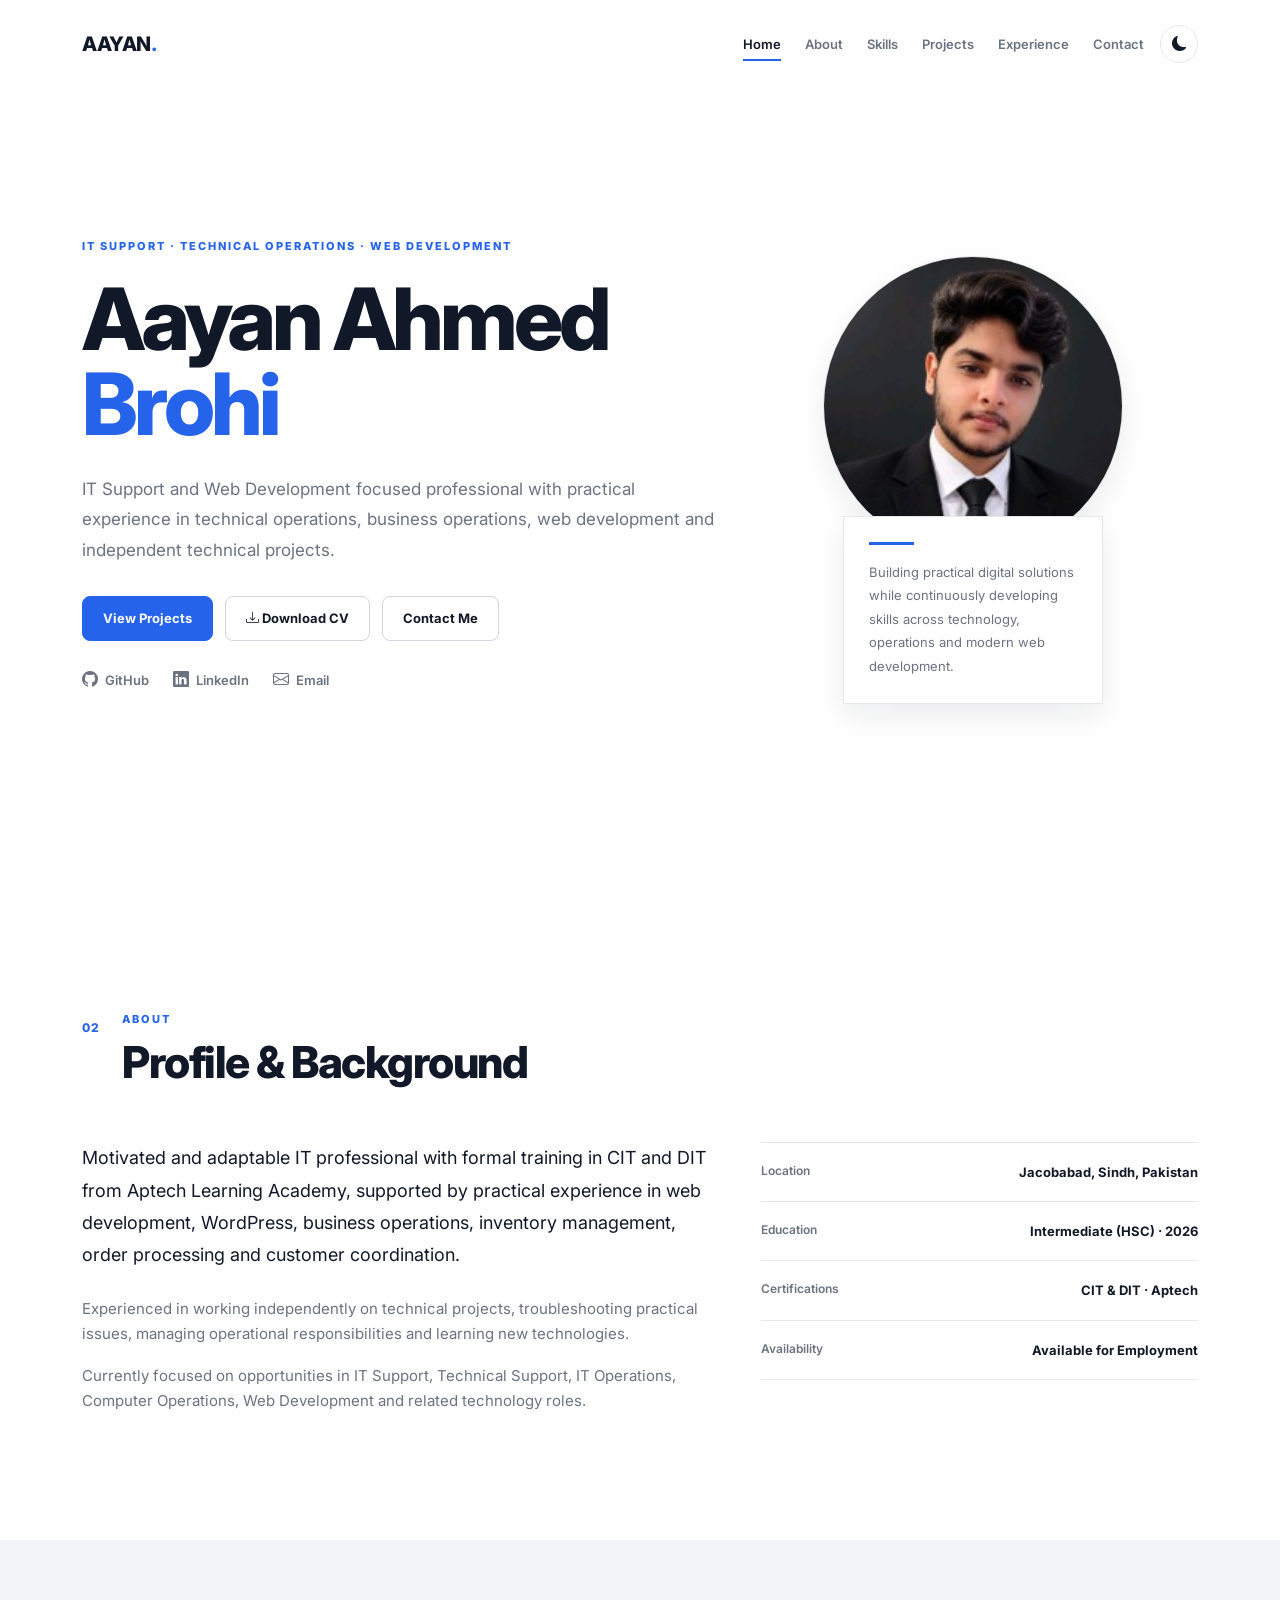
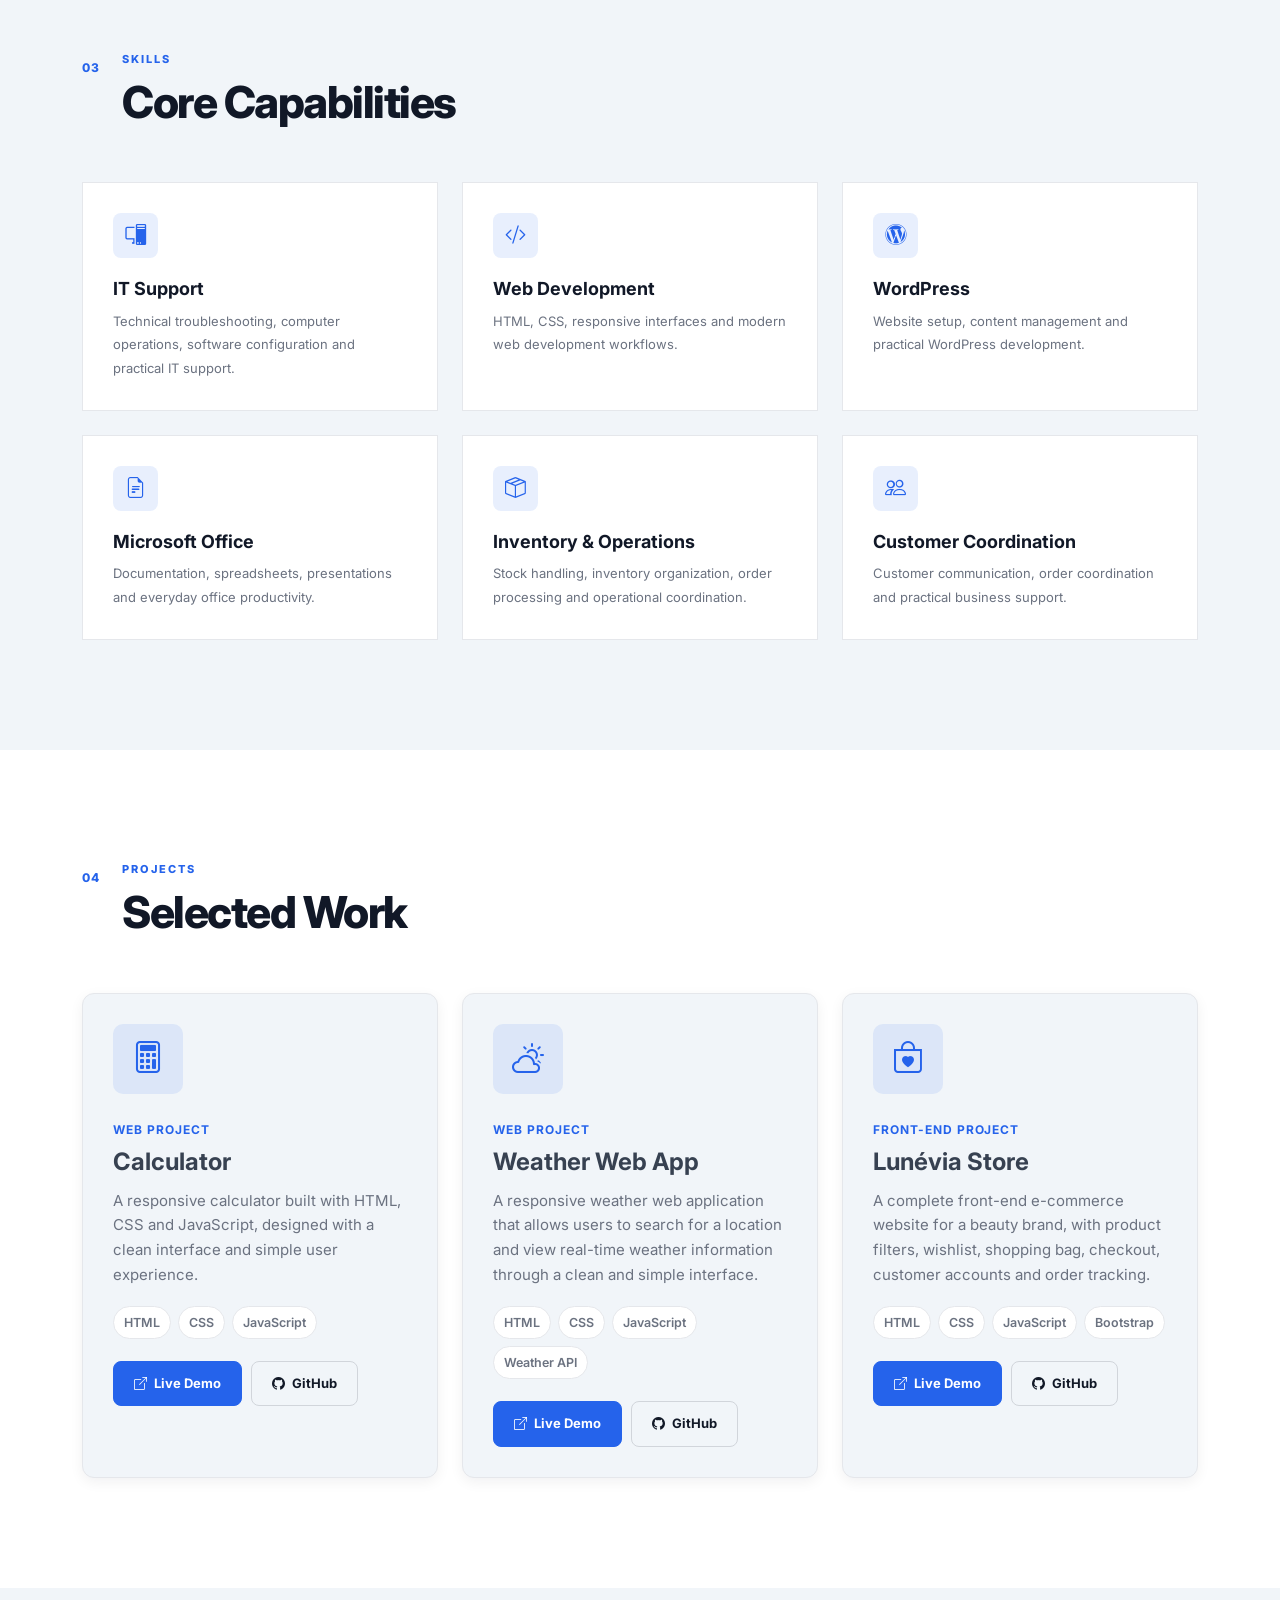
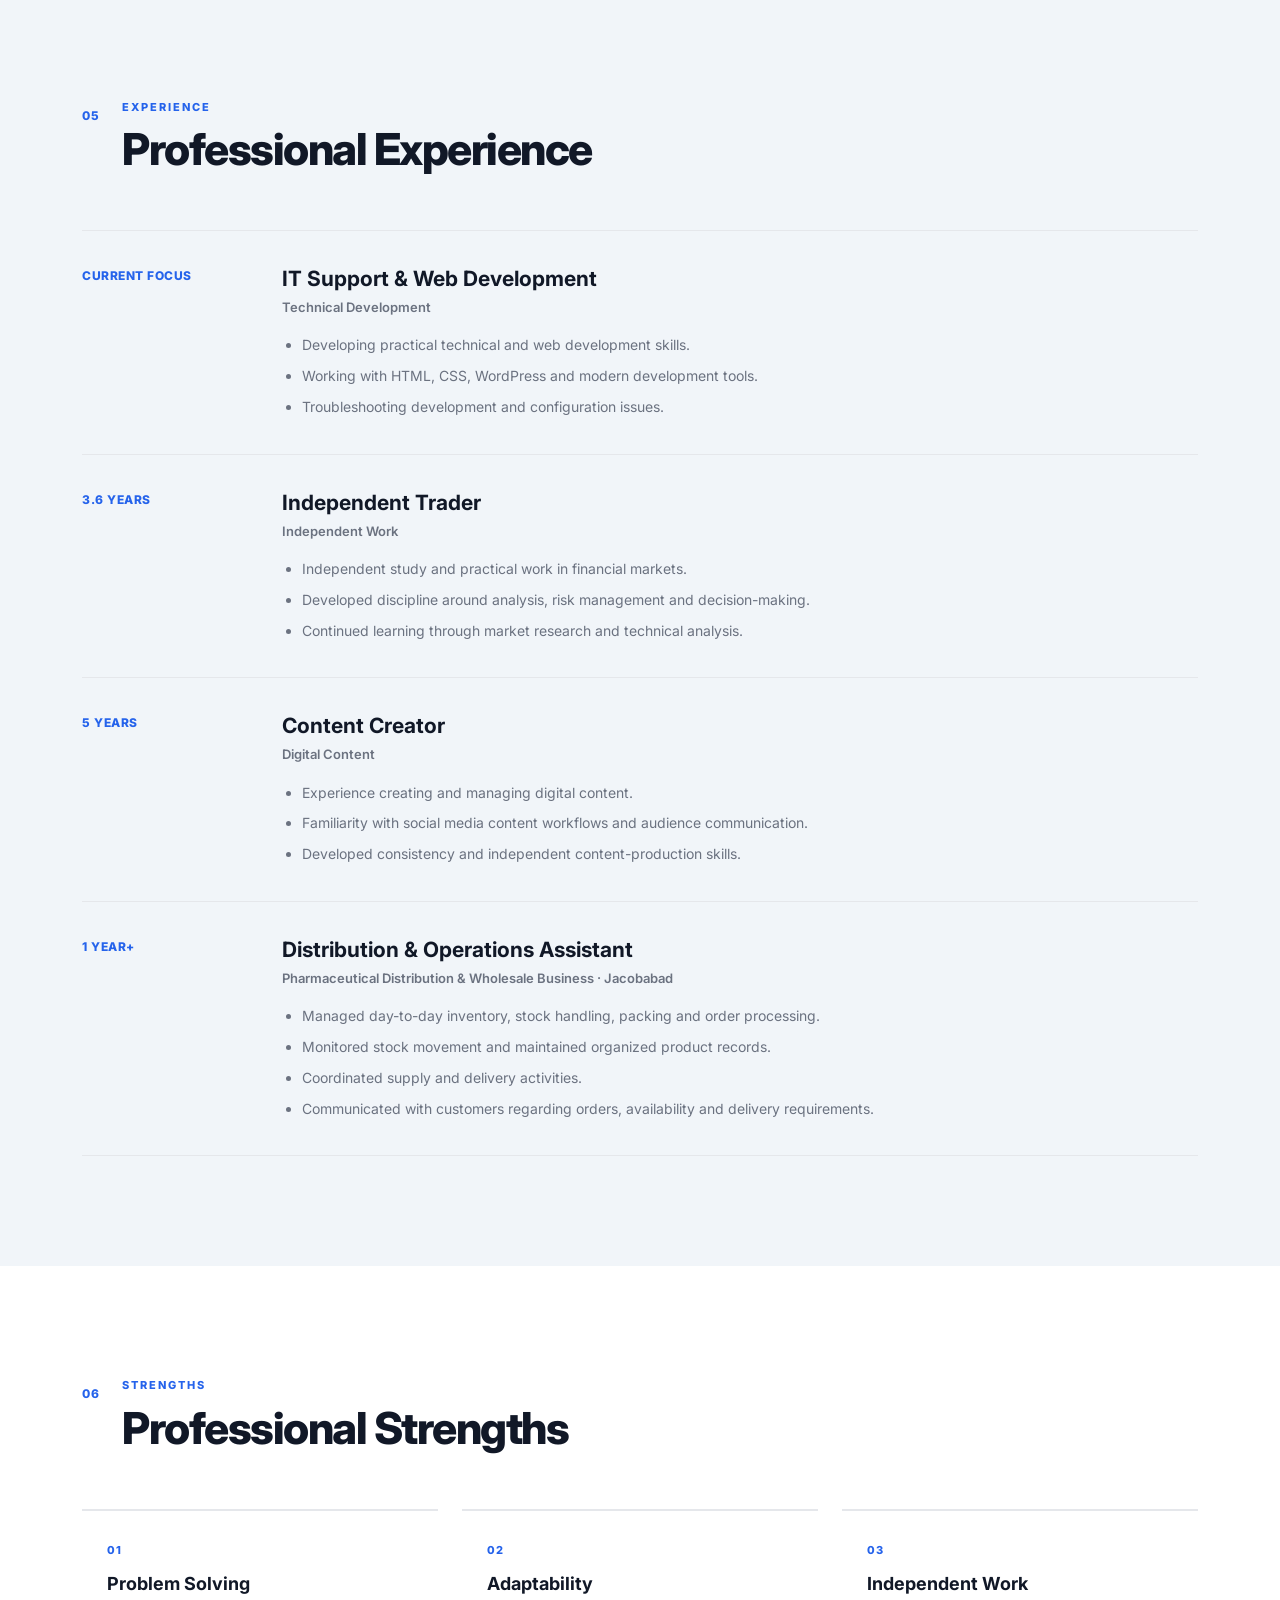
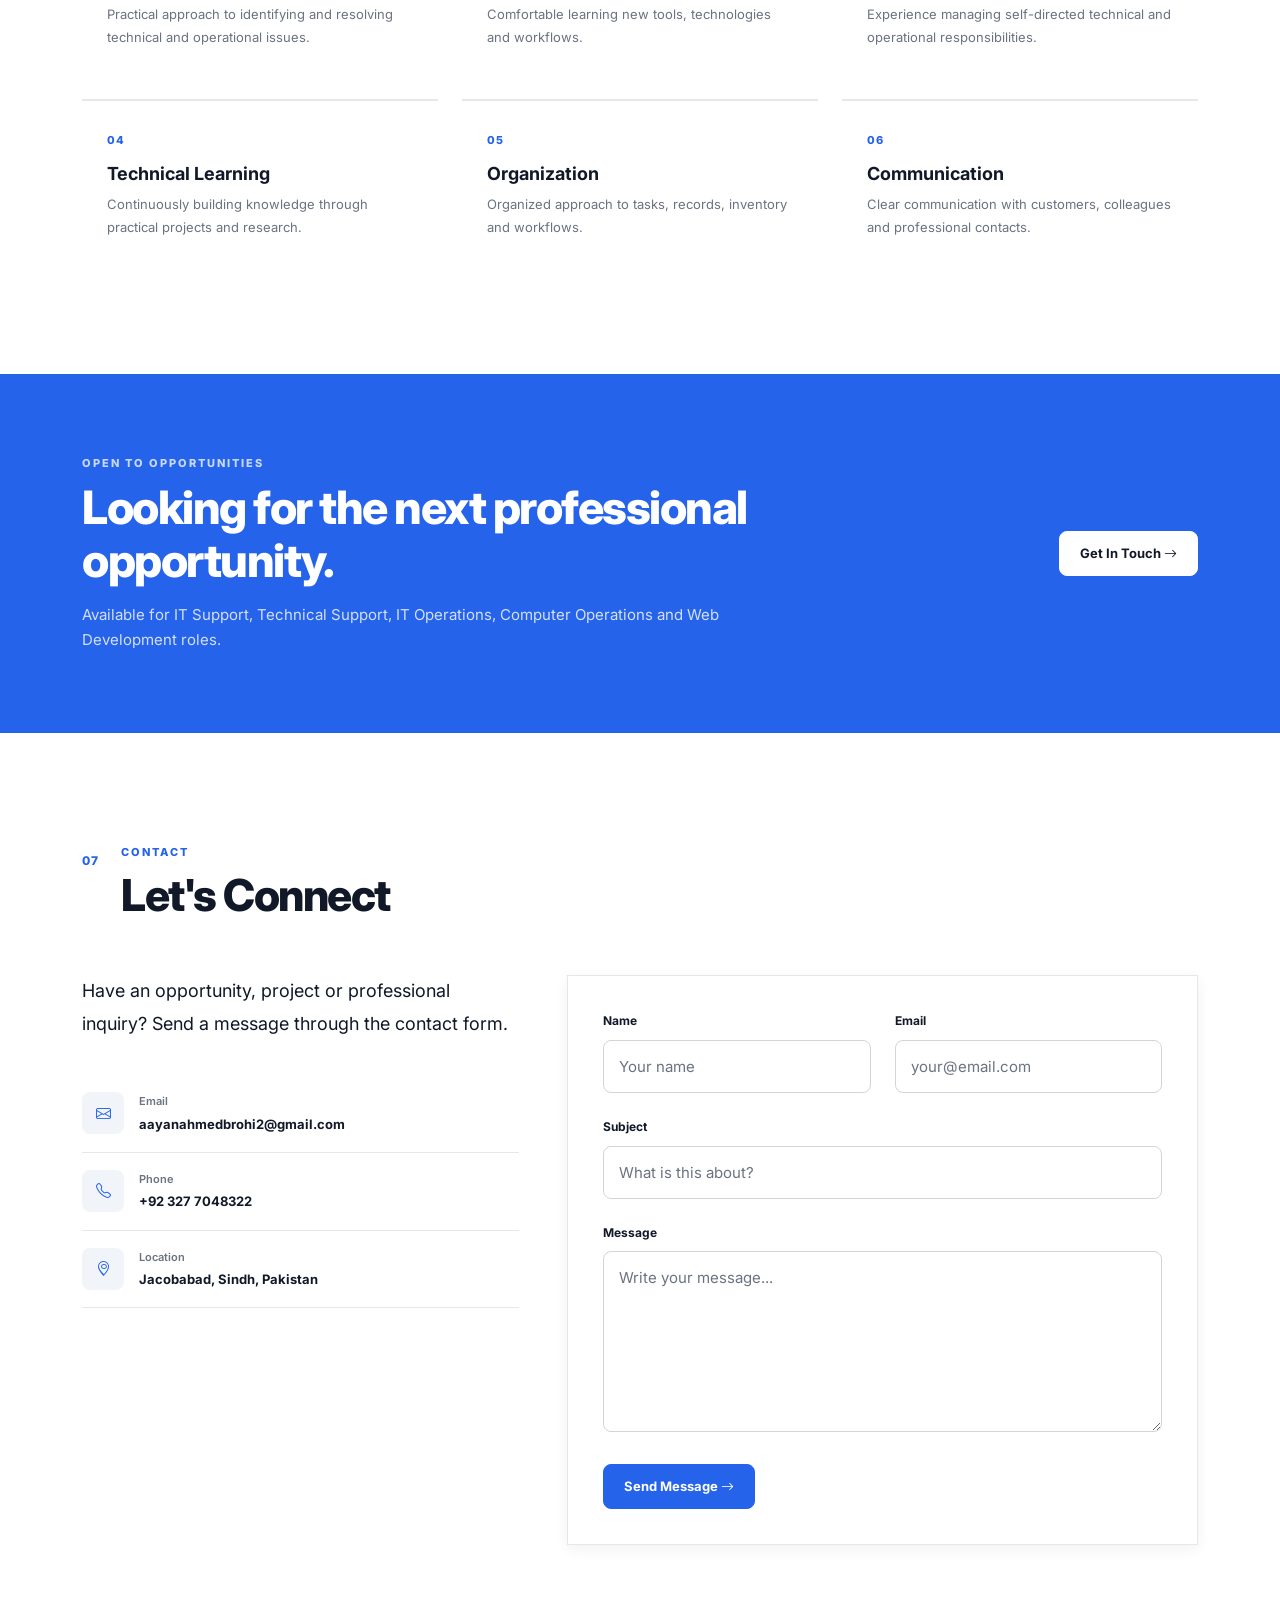
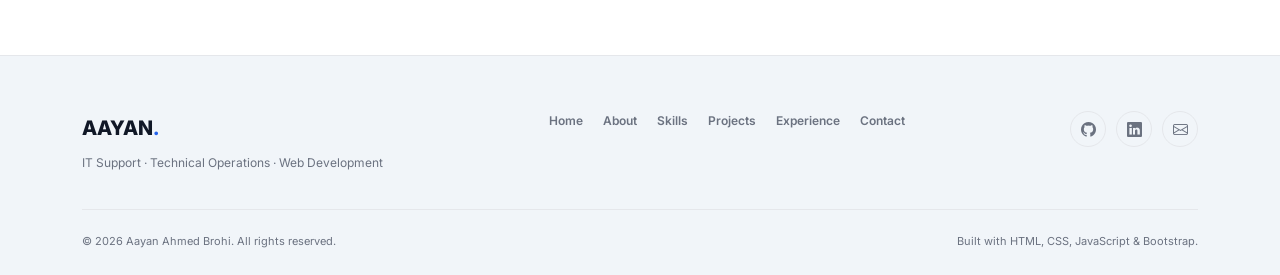
==== commit 3a94fa53: "Update index.html" ====
--- a/index.html
+++ b/index.html
@@ -11,6 +11,7 @@
     <meta property="og:description" content="Portfolio of Aayan Ahmed Brohi — IT Support, Technical Operations and Web Development.">
     <meta property="og:type" content="website">
     <meta property="og:url" content="https://aayanbrohi.vercel.app/">
+    <link rel="canonical" href="https://aayanbrohi.vercel.app/">
     <meta property="og:image" content="https://aayanbrohi.vercel.app/assets/images/aayan.jpg">
     <meta name="twitter:card" content="summary">
     <meta name="theme-color" content="#2563eb">
@@ -277,7 +278,7 @@
                                     rel="noopener noreferrer" class="btn btn-primary-custom">
                                     <i class="bi bi-box-arrow-up-right"></i> Live Demo
                                 </a>
-                                <a href="https://github.com/aayanraisani" target="_blank" rel="noopener noreferrer"
+                                <a href="https://github.com/aayanraisani/Calculator" target="_blank" rel="noopener noreferrer"
                                     class="btn btn-outline-custom">
                                     <i class="bi bi-github"></i> GitHub
                                 </a>
@@ -310,12 +311,29 @@
                         </div>
                     </div>
 
-                    <div class="project-card project-card-soon">
-                        <div class="project-icon"><i class="bi bi-hourglass-split"></i></div>
+                    <div class="project-card">
+                        <div class="project-icon"><i class="bi bi-bag-heart"></i></div>
                         <div class="project-content">
-                            <span class="project-label">Coming Soon</span>
-                            <h3>New Project</h3>
-                            <p>New project coming soon.</p>
+                            <span class="project-label">Front-End Project</span>
+                            <h3>Lunévia Store</h3>
+                            <p>
+                                A complete front-end e-commerce website for a beauty brand, with product
+                                filters, wishlist, shopping bag, checkout, customer accounts and order
+                                tracking.
+                            </p>
+                            <div class="project-tech">
+                                <span>HTML</span><span>CSS</span><span>JavaScript</span><span>Bootstrap</span>
+                            </div>
+                            <div class="project-actions">
+                                <a href="https://lunevia-shop.vercel.app/" target="_blank"
+                                    rel="noopener noreferrer" class="btn btn-primary-custom">
+                                    <i class="bi bi-box-arrow-up-right"></i> Live Demo
+                                </a>
+                                <a href="https://github.com/aayanraisani/Lunevia-Shop" target="_blank"
+                                    rel="noopener noreferrer" class="btn btn-outline-custom">
+                                    <i class="bi bi-github"></i> GitHub
+                                </a>
+                            </div>
                         </div>
                     </div>
 
@@ -564,7 +582,7 @@
 
             <div class="footer-bottom">
                 <p>© <span id="currentYear"></span> Aayan Ahmed Brohi. All rights reserved.</p>
-                <p>Built with HTML, CSS & JavaScript.</p>
+                <p>Built with HTML, CSS, JavaScript & Bootstrap.</p>
             </div>
 
         </div>
--- a/css/style.css
+++ b/css/style.css
@@ -1093,3 +1093,130 @@
 html[data-theme="dark"] .btn-primary-custom:hover {
     color: #0f172a;
 }
+
+
+/* ========== ANIMATIONS ========== */
+
+@keyframes fadeUp {
+    from {
+        opacity: 0;
+        transform: translateY(24px);
+    }
+}
+
+/* hero loads in one by one */
+.hero-label,
+.hero-section h1,
+.hero-text,
+.hero-buttons,
+.hero-links,
+.hero-visual {
+    animation: fadeUp 0.8s ease backwards;
+}
+
+.hero-section h1 {
+    animation-delay: 0.1s;
+}
+
+.hero-text {
+    animation-delay: 0.2s;
+}
+
+.hero-buttons {
+    animation-delay: 0.3s;
+}
+
+.hero-links {
+    animation-delay: 0.4s;
+}
+
+.hero-visual {
+    animation-delay: 0.3s;
+}
+
+/* other sections fade in when you scroll to them */
+.reveal {
+    opacity: 0;
+}
+
+.reveal.visible {
+    opacity: 1;
+    animation: fadeUp 0.7s ease backwards;
+}
+
+.row> :nth-child(3n+2)>.reveal.visible,
+.projects-grid>.reveal:nth-child(3n+2).visible {
+    animation-delay: 0.1s;
+}
+
+.row> :nth-child(3n+3)>.reveal.visible,
+.projects-grid>.reveal:nth-child(3n+3).visible {
+    animation-delay: 0.2s;
+}
+
+/* smooth colour change when switching theme */
+html.theme-changing,
+html.theme-changing * {
+    transition: background-color 0.4s ease, color 0.4s ease, border-color 0.4s ease !important;
+}
+
+.btn:active {
+    transform: translateY(0);
+}
+
+
+/* ========== BACK TO TOP ========== */
+
+.back-to-top {
+    position: fixed;
+    right: 22px;
+    bottom: 22px;
+    width: 44px;
+    height: 44px;
+    display: flex;
+    align-items: center;
+    justify-content: center;
+    background: var(--primary);
+    color: #ffffff;
+    border: none;
+    border-radius: 50%;
+    box-shadow: var(--shadow-md);
+    opacity: 0;
+    visibility: hidden;
+    transform: translateY(10px);
+    transition: opacity 0.3s ease, transform 0.3s ease, visibility 0.3s ease, background 0.25s ease;
+}
+
+.back-to-top.show {
+    opacity: 1;
+    visibility: visible;
+    transform: none;
+}
+
+.back-to-top:hover {
+    background: var(--primary-dark);
+}
+
+html[data-theme="dark"] .back-to-top {
+    color: #0f172a;
+}
+
+
+/* ========== REDUCED MOTION ========== */
+
+@media (prefers-reduced-motion: reduce) {
+    html {
+        scroll-behavior: auto;
+    }
+
+    *,
+    *::before,
+    *::after {
+        animation: none !important;
+        transition: none !important;
+    }
+
+    .reveal {
+        opacity: 1;
+    }
+}
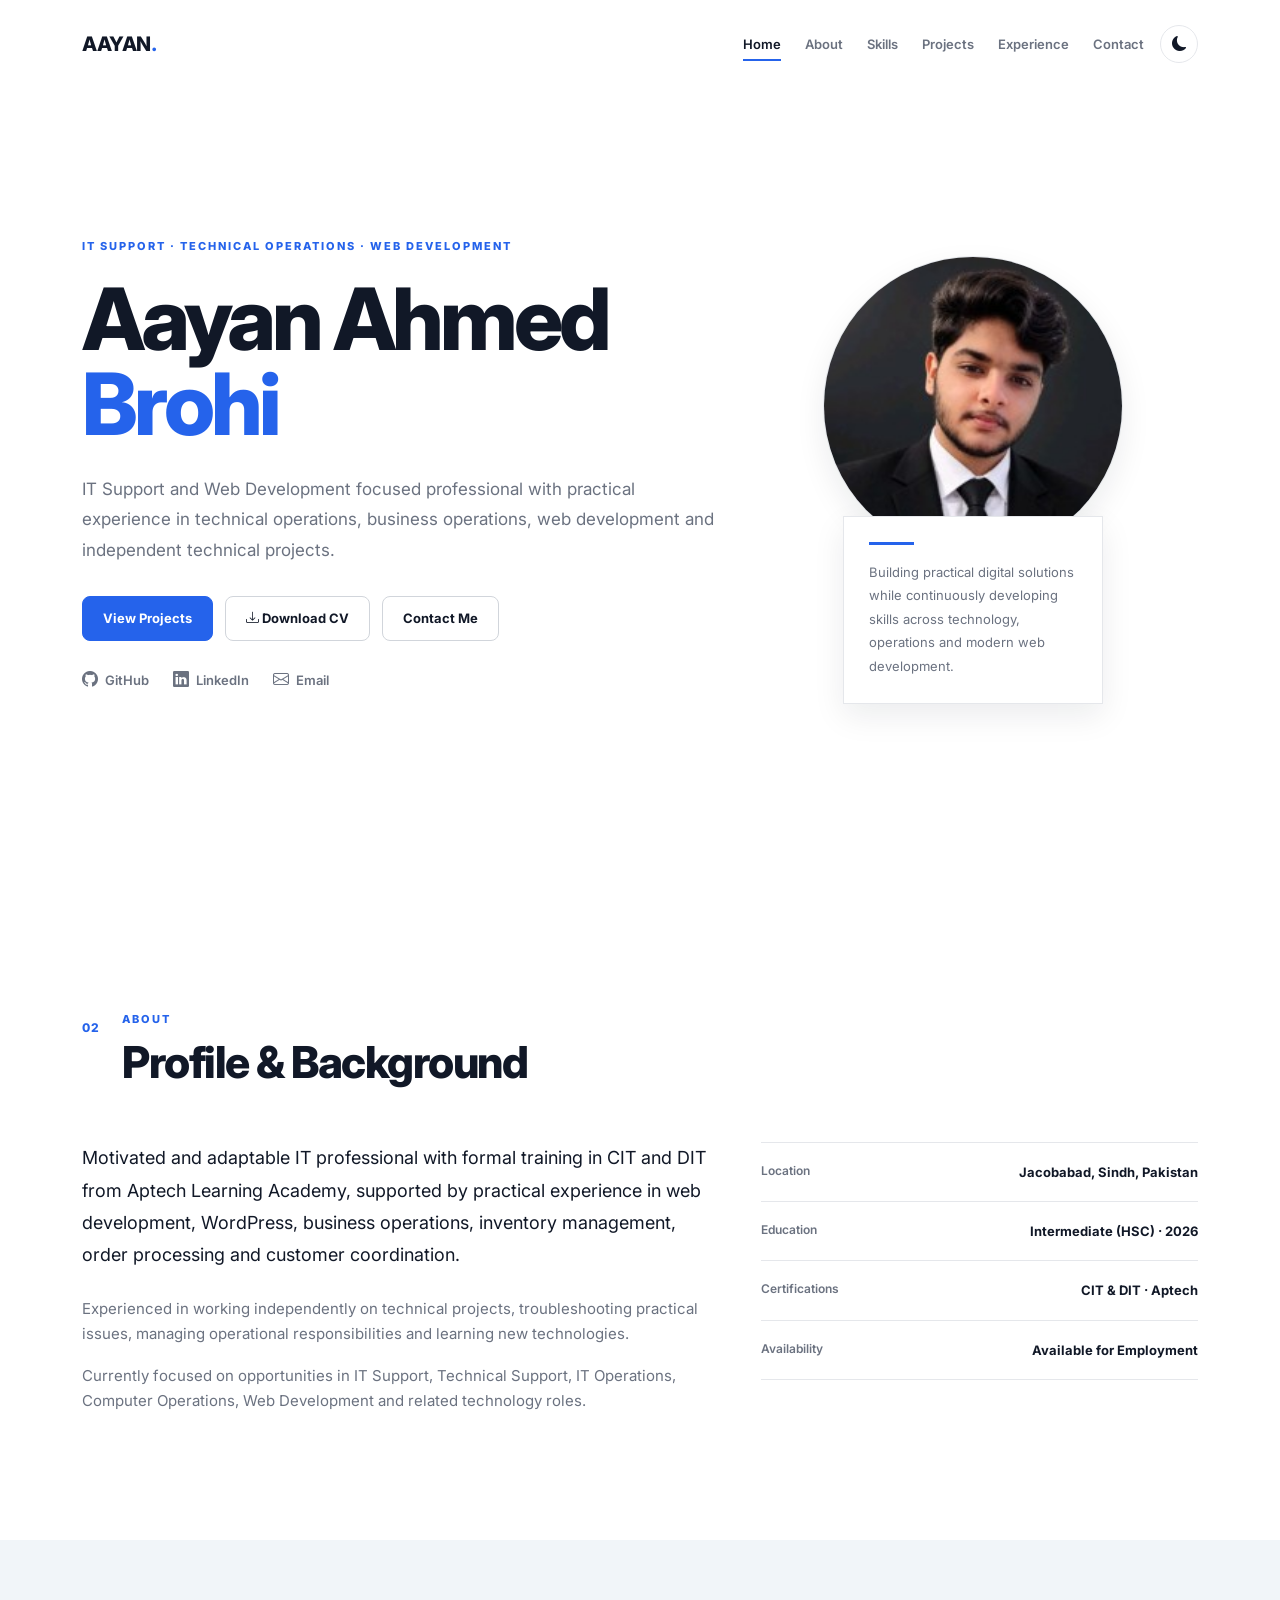
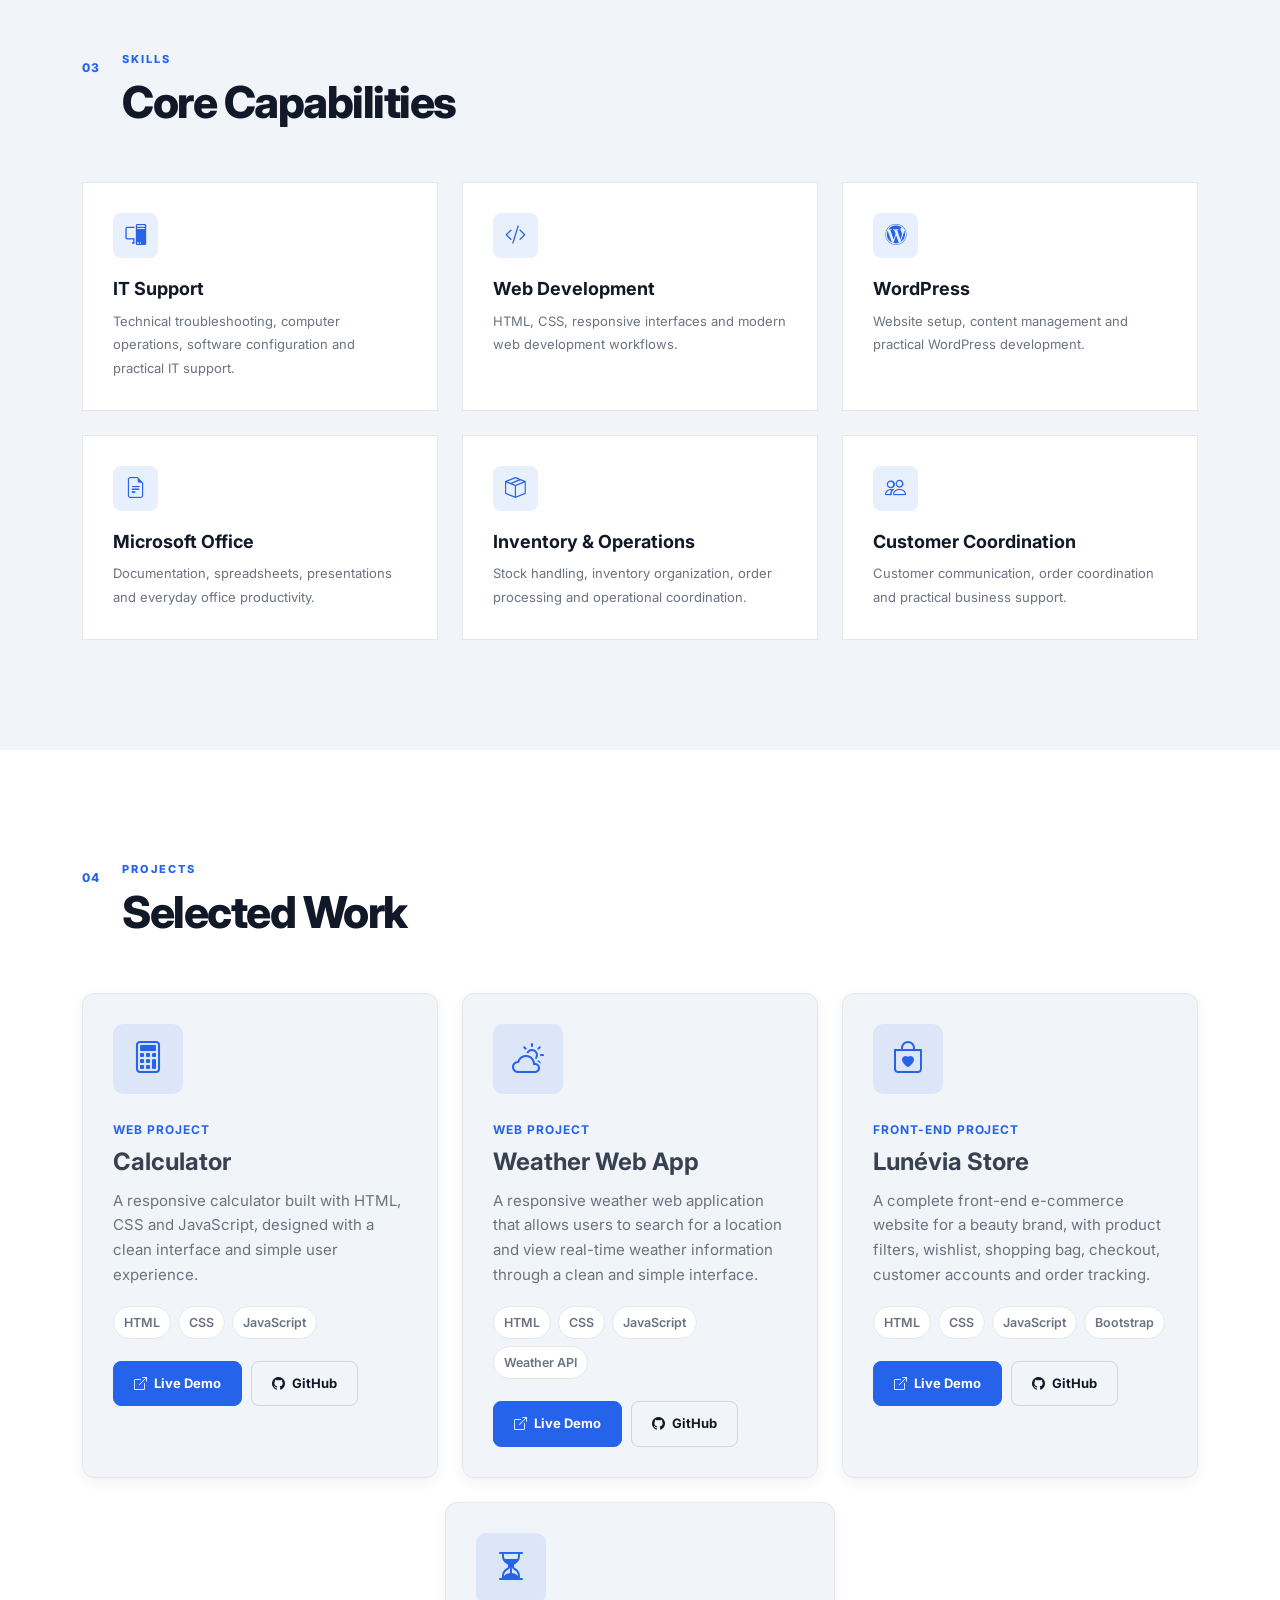
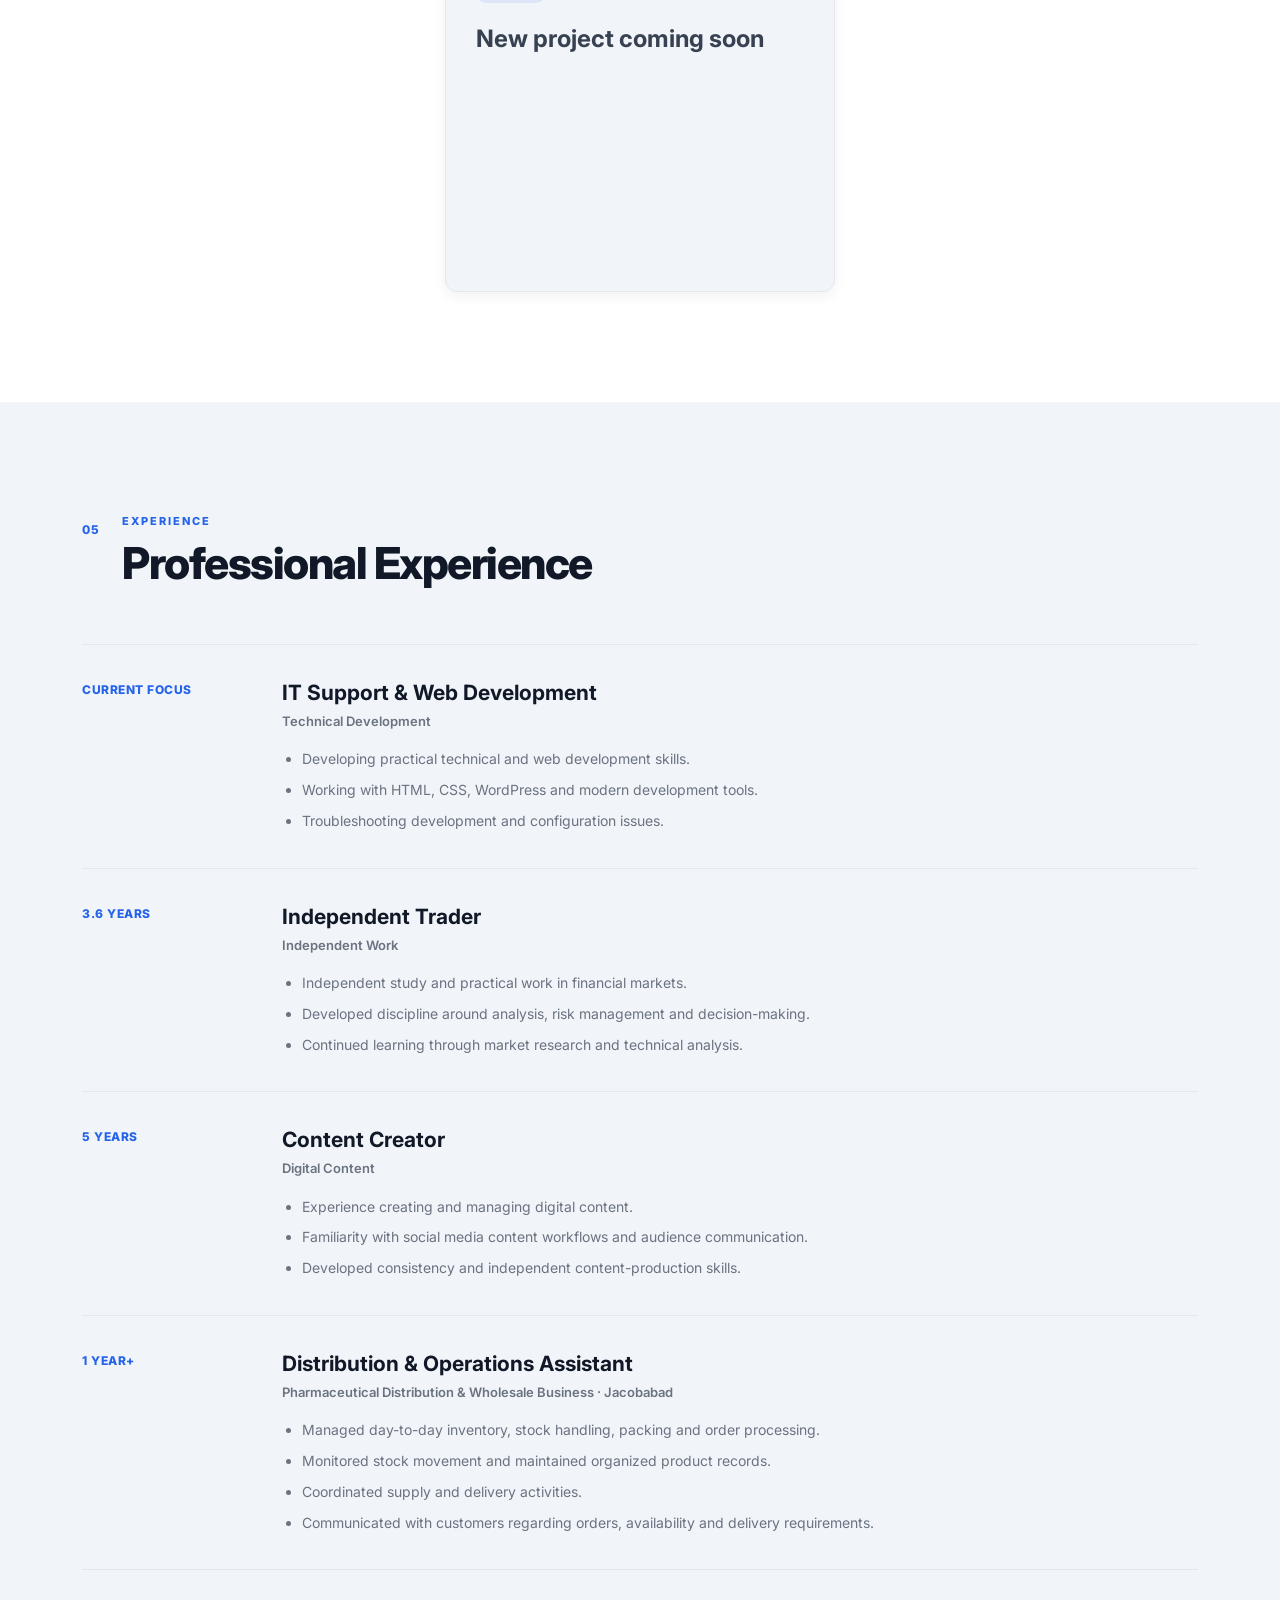
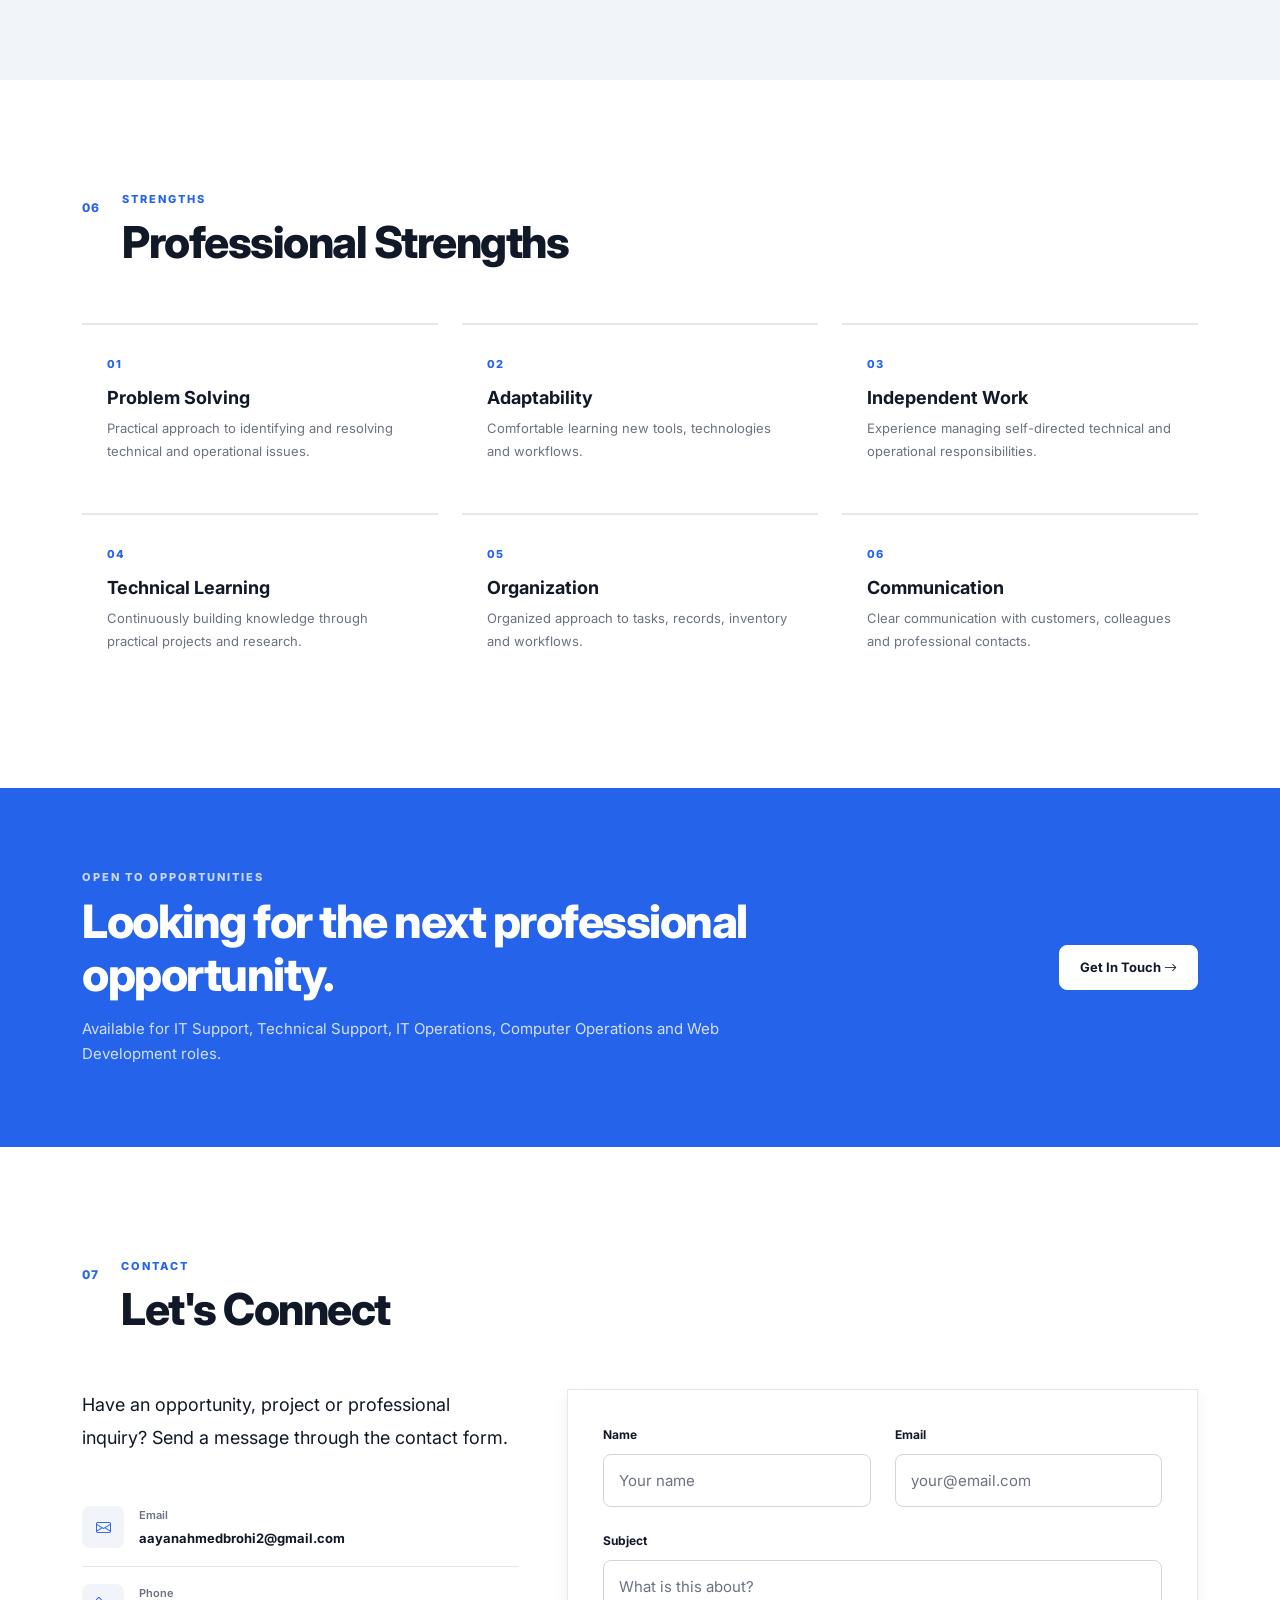
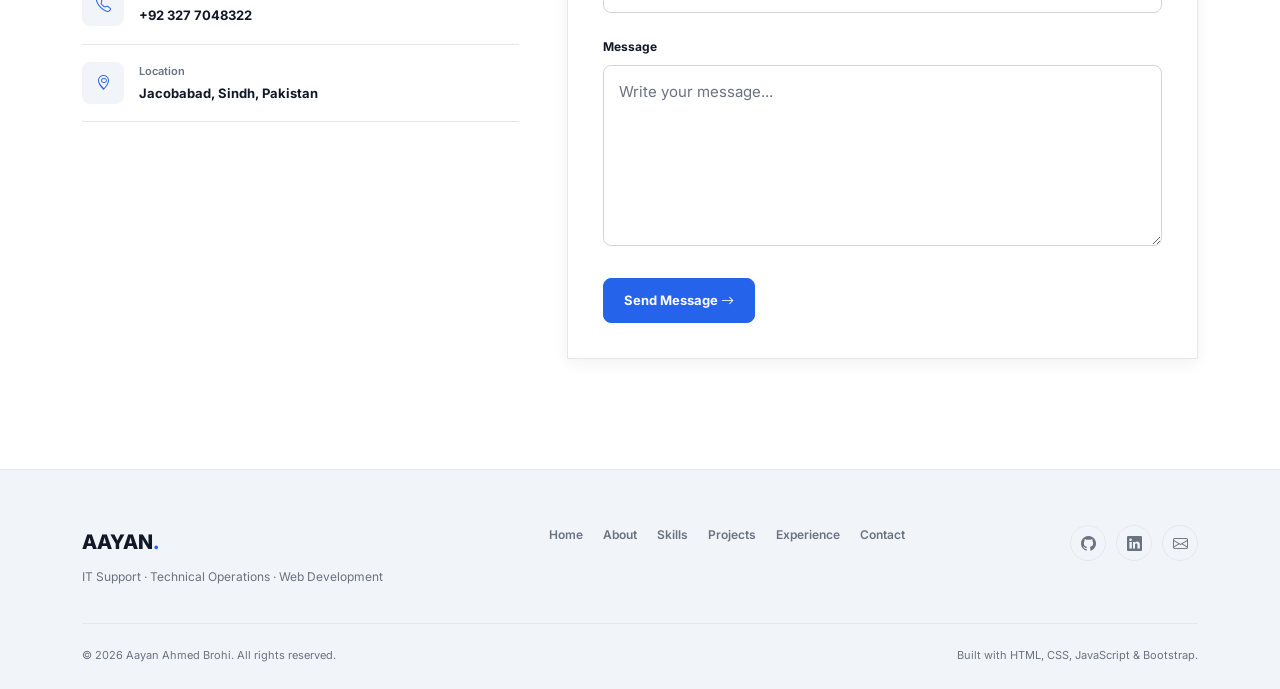
==== commit 294c57a6: "Update print statement from 'Hello' to 'Goodbye'" ====
--- a/index.html
+++ b/index.html
@@ -337,6 +337,14 @@
                         </div>
                     </div>
 
+                    <!-- NEW PROJECT PLACEHOLDER -->
+                    <div class="project-card project-card-soon">
+                        <div class="project-content">
+                            <div class="project-icon"><i class="bi bi-hourglass-split"></i></div>
+                            <h3>New project coming soon</h3>
+                        </div>
+                    </div>
+
                 </div>
 
             </div>
--- a/css/style.css
+++ b/css/style.css
@@ -1,935 +1,897 @@
 /* ========== ROOT VARIABLES ========== */
 
 :root {
-    --primary: #2563eb;
-    --primary-dark: #1d4ed8;
-    --dark: #111827;
-    --dark-soft: #374151;
-    --light: #ffffff;
-    --light-soft: #f8fafc;
-    --section-bg: #f1f5f9;
-    --text: #374151;
-    --text-muted: #6b7280;
-    --border: #e5e7eb;
-    --border-strong: #d1d5db;
-    --card-bg: #ffffff;
-    --input-bg: #ffffff;
-    --nav-bg: rgba(255, 255, 255, 0.92);
-    --shadow-sm: 0 4px 14px rgba(15, 23, 42, 0.06);
-    --shadow-md: 0 12px 30px rgba(15, 23, 42, 0.08);
-    --radius: 8px;
-    --transition: 0.25s ease;
+  --primary: #2563eb;
+  --primary-dark: #1d4ed8;
+  --dark: #111827;
+  --dark-soft: #374151;
+  --light: #ffffff;
+  --light-soft: #f8fafc;
+  --section-bg: #f1f5f9;
+  --text: #374151;
+  --text-muted: #6b7280;
+  --border: #e5e7eb;
+  --border-strong: #d1d5db;
+  --card-bg: #ffffff;
+  --input-bg: #ffffff;
+  --nav-bg: rgba(255, 255, 255, 0.92);
+  --shadow-sm: 0 4px 14px rgba(15, 23, 42, 0.06);
+  --shadow-md: 0 12px 30px rgba(15, 23, 42, 0.08);
+  --radius: 8px;
+  --transition: 0.25s ease;
 }
 
 html[data-theme="dark"] {
-    --primary: #60a5fa;
-    --primary-dark: #3b82f6;
-    --dark: #f8fafc;
-    --dark-soft: #cbd5e1;
-    --light: #0f172a;
-    --light-soft: #111827;
-    --section-bg: #0b1220;
-    --text: #d1d5db;
-    --text-muted: #9ca3af;
-    --border: #1f2937;
-    --border-strong: #334155;
-    --card-bg: #111827;
-    --input-bg: #0f172a;
-    --nav-bg: rgba(15, 23, 42, 0.94);
-    --shadow-sm: 0 4px 14px rgba(0, 0, 0, 0.18);
-    --shadow-md: 0 12px 30px rgba(0, 0, 0, 0.25);
-}
-
+  --primary: #60a5fa;
+  --primary-dark: #3b82f6;
+  --dark: #f8fafc;
+  --dark-soft: #cbd5e1;
+  --light: #0f172a;
+  --light-soft: #111827;
+  --section-bg: #0b1220;
+  --text: #d1d5db;
+  --text-muted: #9ca3af;
+  --border: #1f2937;
+  --border-strong: #334155;
+  --card-bg: #111827;
+  --input-bg: #0f172a;
+  --nav-bg: rgba(15, 23, 42, 0.94);
+  --shadow-sm: 0 4px 14px rgba(0, 0, 0, 0.18);
+  --shadow-md: 0 12px 30px rgba(0, 0, 0, 0.25);
+}
 
 /* ========== RESET ========== */
 
 * {
-    box-sizing: border-box;
-    margin: 0;
-    padding: 0;
+  box-sizing: border-box;
+  margin: 0;
+  padding: 0;
 }
 
 html {
-    scroll-behavior: smooth;
-    scroll-padding-top: 80px;
+  scroll-behavior: smooth;
+  scroll-padding-top: 80px;
 }
 
 body {
-    background: var(--light);
-    color: var(--text);
-    font-family: "Inter", sans-serif;
-    font-size: 15px;
-    line-height: 1.7;
-    overflow-x: hidden;
-    transition: background var(--transition), color var(--transition);
+  background: var(--light);
+  color: var(--text);
+  font-family: "Inter", sans-serif;
+  font-size: 15px;
+  line-height: 1.7;
+  overflow-x: hidden;
+  transition:
+    background var(--transition),
+    color var(--transition);
 }
 
 img {
-    max-width: 100%;
-    display: block;
-}
-
+  max-width: 100%;
+  display: block;
+}
 a {
-    color: inherit;
-    text-decoration: none;
-}
-
+  color: inherit;
+  text-decoration: none;
+}
 button,
 input,
 textarea {
-    font: inherit;
-}
-
+  font: inherit;
+}
 button {
-    cursor: pointer;
-}
-
+  cursor: pointer;
+}
 ::selection {
-    background: var(--primary);
-    color: #ffffff;
-}
-
+  background: var(--primary);
+  color: #ffffff;
+}
 
 /* ========== NAVBAR ========== */
 
 .navbar {
-    --bs-navbar-color: var(--text-muted);
-    --bs-navbar-hover-color: var(--primary);
-    --bs-navbar-active-color: var(--dark);
-    background: transparent;
-    padding: 22px 0;
-    transition: background var(--transition), box-shadow var(--transition), padding var(--transition);
+  --bs-navbar-color: var(--text-muted);
+  --bs-navbar-hover-color: var(--primary);
+  --bs-navbar-active-color: var(--dark);
+  background: transparent;
+  padding: 22px 0;
+  transition:
+    background var(--transition),
+    box-shadow var(--transition),
+    padding var(--transition);
 }
 
 .navbar.scrolled {
-    background: var(--nav-bg);
-    box-shadow: var(--shadow-sm);
-    padding: 14px 0;
-    backdrop-filter: blur(14px);
-    -webkit-backdrop-filter: blur(14px);
+  background: var(--nav-bg);
+  box-shadow: var(--shadow-sm);
+  padding: 14px 0;
+  backdrop-filter: blur(14px);
+  -webkit-backdrop-filter: blur(14px);
 }
 
 .navbar-brand {
-    color: var(--dark);
-    font-size: 20px;
-    font-weight: 800;
-    letter-spacing: -0.5px;
-    transition: color var(--transition);
+  color: var(--dark);
+  font-size: 20px;
+  font-weight: 800;
+  letter-spacing: -0.5px;
+  transition: color var(--transition);
 }
 
 .navbar-brand span,
 .footer-brand span {
-    color: var(--primary);
-}
-
+  color: var(--primary);
+}
 .navbar-brand:hover {
-    color: var(--primary);
+  color: var(--primary);
 }
 
 .nav-link {
-    position: relative;
-    font-size: 13px;
-    font-weight: 600;
-    margin-left: 24px;
-    padding: 6px 0 !important;
-    transition: color var(--transition);
+  position: relative;
+  font-size: 13px;
+  font-weight: 600;
+  margin-left: 24px;
+  padding: 6px 0 !important;
+  transition: color var(--transition);
 }
 
 .nav-link::after {
-    content: "";
-    position: absolute;
-    left: 0;
-    bottom: 0;
-    width: 0;
-    height: 2px;
-    background: var(--primary);
-    transition: width var(--transition);
+  content: "";
+  position: absolute;
+  left: 0;
+  bottom: 0;
+  width: 0;
+  height: 2px;
+  background: var(--primary);
+  transition: width var(--transition);
 }
 
 .nav-link:hover::after,
 .nav-link.active::after {
+  width: 100%;
+}
+
+.theme-toggle {
+  width: 38px;
+  height: 38px;
+  display: inline-flex;
+  align-items: center;
+  justify-content: center;
+  border: 1px solid var(--border);
+  border-radius: 50%;
+  background: var(--card-bg);
+  color: var(--dark);
+  transition:
+    background var(--transition),
+    color var(--transition),
+    border-color var(--transition),
+    transform var(--transition);
+}
+
+.theme-toggle:hover {
+  background: var(--primary);
+  color: #ffffff;
+  border-color: var(--primary);
+  transform: translateY(-2px);
+}
+
+.navbar-toggler {
+  border: 1px solid var(--border);
+  color: var(--dark);
+  padding: 7px 10px;
+}
+.navbar-toggler:focus {
+  box-shadow: none;
+}
+.navbar-toggler i {
+  font-size: 24px;
+}
+
+/* ========== HERO ========== */
+
+.hero-section {
+  position: relative;
+  background: var(--light);
+}
+.hero-section .row {
+  padding-top: 80px;
+  padding-bottom: 50px;
+}
+
+.hero-label {
+  color: var(--primary);
+  font-size: 11px;
+  font-weight: 800;
+  letter-spacing: 2px;
+  text-transform: uppercase;
+  margin-bottom: 22px;
+}
+
+.hero-section h1 {
+  color: var(--dark);
+  font-size: clamp(48px, 7vw, 86px);
+  font-weight: 800;
+  line-height: 0.98;
+  letter-spacing: -4px;
+  margin-bottom: 28px;
+}
+
+.hero-section h1 span {
+  color: var(--primary);
+}
+
+.hero-text {
+  max-width: 650px;
+  color: var(--text-muted);
+  font-size: 17px;
+  line-height: 1.8;
+  margin-bottom: 30px;
+}
+
+.hero-buttons {
+  display: flex;
+  flex-wrap: wrap;
+  gap: 12px;
+  margin-bottom: 25px;
+}
+
+.btn {
+  border-radius: var(--radius);
+  font-size: 13px;
+  font-weight: 700;
+  padding: 12px 20px;
+  transition:
+    background var(--transition),
+    color var(--transition),
+    border-color var(--transition),
+    transform var(--transition),
+    box-shadow var(--transition);
+}
+
+.btn:hover {
+  transform: translateY(-2px);
+}
+
+.btn-primary-custom {
+  background: var(--primary);
+  border: 1px solid var(--primary);
+  color: #ffffff;
+}
+
+.btn-primary-custom:hover {
+  background: var(--primary-dark);
+  border-color: var(--primary-dark);
+  color: #ffffff;
+  box-shadow: 0 8px 20px rgba(37, 99, 235, 0.2);
+}
+
+.btn-outline-custom {
+  background: transparent;
+  border: 1px solid var(--border-strong);
+  color: var(--dark);
+}
+.btn-outline-custom:hover {
+  background: var(--dark);
+  border-color: var(--dark);
+  color: var(--light);
+}
+
+.btn-light-custom {
+  background: #ffffff;
+  border: 1px solid #ffffff;
+  color: #111827;
+}
+.btn-light-custom:hover {
+  background: transparent;
+  color: #ffffff;
+}
+
+.hero-links {
+  display: flex;
+  flex-wrap: wrap;
+  gap: 24px;
+}
+
+.hero-links a {
+  display: inline-flex;
+  align-items: center;
+  gap: 7px;
+  color: var(--text-muted);
+  font-size: 13px;
+  font-weight: 600;
+  transition:
+    color var(--transition),
+    transform var(--transition);
+}
+
+.hero-links a:hover {
+  color: var(--primary);
+  transform: translateY(-1px);
+}
+.hero-links i {
+  font-size: 16px;
+}
+
+/* ========== HERO VISUAL ========== */
+
+.hero-visual {
+  position: relative;
+  max-width: 300px;
+  margin: 0 auto;
+  padding-top: 30px;
+}
+
+.hero-photo-frame {
+  position: relative;
+  z-index: 1;
+  width: 100%;
+  aspect-ratio: 1 / 1;
+  border-radius: 50%;
+  overflow: hidden;
+  background: var(--section-bg);
+  border: 1px solid var(--border);
+  box-shadow: var(--shadow-md);
+}
+
+.hero-photo {
+  width: 100%;
+  height: 100%;
+  object-fit: cover;
+  transition: transform 0.5s ease;
+}
+.hero-photo-frame:hover .hero-photo {
+  transform: scale(1.025);
+}
+
+.photo-fallback {
+  position: absolute;
+  inset: 0;
+  display: none;
+  align-items: center;
+  justify-content: center;
+  background: var(--section-bg);
+  color: var(--primary);
+  font-size: 70px;
+  font-weight: 800;
+}
+
+.photo-fallback span {
+  display: block;
+}
+
+.hero-card {
+  position: relative;
+  z-index: 2;
+  margin: -40px 20px 0;
+  padding: 25px;
+  background: var(--card-bg);
+  border: 1px solid var(--border);
+  box-shadow: var(--shadow-md);
+}
+
+.hero-card-line {
+  width: 45px;
+  height: 3px;
+  background: var(--primary);
+  margin-bottom: 16px;
+}
+.hero-card p {
+  color: var(--text-muted);
+  font-size: 13px;
+  line-height: 1.8;
+  margin: 0;
+}
+
+/* ========== SECTIONS ========== */
+
+.section-padding {
+  padding: 110px 0;
+}
+.section-alt {
+  background: var(--section-bg);
+}
+
+.section-heading {
+  display: flex;
+  align-items: flex-start;
+  gap: 22px;
+  margin-bottom: 55px;
+}
+
+.section-number {
+  color: var(--primary);
+  font-size: 12px;
+  font-weight: 800;
+  letter-spacing: 1px;
+  padding-top: 8px;
+}
+
+.section-label {
+  color: var(--primary);
+  font-size: 11px;
+  font-weight: 800;
+  letter-spacing: 2px;
+  text-transform: uppercase;
+  margin-bottom: 8px;
+}
+
+.section-heading h2 {
+  color: var(--dark);
+  font-size: clamp(30px, 4vw, 44px);
+  font-weight: 800;
+  line-height: 1.15;
+  letter-spacing: -1.5px;
+  margin: 0;
+}
+
+.section-lead {
+  color: var(--dark);
+  font-size: 18px;
+  line-height: 1.8;
+  margin-bottom: 24px;
+}
+
+:where(.section-padding) p {
+  color: var(--text-muted);
+}
+
+/* ========== ABOUT INFO ========== */
+
+.info-list {
+  border-top: 1px solid var(--border);
+}
+.info-item {
+  display: flex;
+  justify-content: space-between;
+  gap: 20px;
+  padding: 18px 0;
+  border-bottom: 1px solid var(--border);
+}
+.info-item span {
+  color: var(--text-muted);
+  font-size: 12px;
+  font-weight: 600;
+}
+.info-item strong {
+  color: var(--dark);
+  font-size: 13px;
+  font-weight: 700;
+  text-align: right;
+}
+
+/* ========== SKILLS ========== */
+
+.skill-card {
+  height: 100%;
+  padding: 30px;
+  background: var(--card-bg);
+  border: 1px solid var(--border);
+  transition:
+    transform var(--transition),
+    border-color var(--transition),
+    box-shadow var(--transition);
+}
+
+.skill-card:hover {
+  transform: translateY(-5px);
+  border-color: var(--primary);
+  box-shadow: var(--shadow-md);
+}
+
+.skill-icon {
+  width: 45px;
+  height: 45px;
+  display: flex;
+  align-items: center;
+  justify-content: center;
+  margin-bottom: 20px;
+  background: rgba(37, 99, 235, 0.1);
+  color: var(--primary);
+  border-radius: var(--radius);
+}
+
+.skill-icon i {
+  font-size: 21px;
+}
+.skill-card h3 {
+  color: var(--dark);
+  font-size: 18px;
+  font-weight: 700;
+  margin-bottom: 10px;
+}
+.skill-card p {
+  color: var(--text-muted);
+  font-size: 13px;
+  line-height: 1.8;
+  margin: 0;
+}
+
+/* ========== PROJECTS ========== */
+
+.projects-grid {
+  display: flex;
+  flex-wrap: wrap;
+  justify-content: center;
+  gap: 24px;
+}
+
+.project-card {
+  flex: 1 1 320px;
+  max-width: 390px;
+  min-height: 390px;
+  padding: 30px;
+  background: var(--section-bg);
+  border: 1px solid var(--border);
+  border-radius: 12px;
+  box-shadow: var(--shadow-sm);
+  transition:
+    transform 0.25s ease,
+    box-shadow 0.25s ease,
+    border-color 0.25s ease;
+}
+
+.project-card:hover {
+  transform: translateY(-5px);
+  box-shadow: var(--shadow-md);
+  border-color: var(--border-strong);
+}
+
+.project-icon {
+  width: 70px;
+  height: 70px;
+  display: flex;
+  align-items: center;
+  justify-content: center;
+  margin-bottom: 22px;
+  border-radius: 10px;
+  background: rgba(37, 99, 235, 0.1);
+  color: var(--primary);
+  font-size: 2rem;
+}
+
+.project-content {
+  min-width: 0;
+}
+
+.project-label {
+  display: inline-block;
+  margin-bottom: 8px;
+  font-size: 0.75rem;
+  font-weight: 700;
+  letter-spacing: 0.08em;
+  text-transform: uppercase;
+  color: var(--primary);
+}
+
+.project-content h3 {
+  margin-bottom: 12px;
+  font-size: 1.5rem;
+  font-weight: 700;
+  color: var(--text);
+}
+.project-content p {
+  margin-bottom: 18px;
+  color: var(--text-muted);
+  line-height: 1.65;
+}
+
+.project-tech {
+  display: flex;
+  flex-wrap: wrap;
+  gap: 7px;
+  margin-bottom: 22px;
+}
+
+.project-tech span {
+  padding: 5px 10px;
+  border: 1px solid var(--border);
+  border-radius: 999px;
+  background: var(--card-bg);
+  color: var(--text-muted);
+  font-size: 0.78rem;
+  font-weight: 600;
+}
+
+.project-actions {
+  display: flex;
+  flex-wrap: wrap;
+  gap: 9px;
+}
+.project-actions .btn {
+  display: inline-flex;
+  align-items: center;
+  gap: 7px;
+}
+
+@media (max-width: 767.98px) {
+  .project-card {
+    min-height: auto;
+  }
+}
+
+@media (max-width: 400px) {
+  .project-card {
+    padding: 24px;
+  }
+  .project-actions {
+    flex-direction: column;
+  }
+  .project-actions .btn {
     width: 100%;
-}
-
-.theme-toggle {
-    width: 38px;
-    height: 38px;
-    display: inline-flex;
-    align-items: center;
     justify-content: center;
-    border: 1px solid var(--border);
-    border-radius: 50%;
-    background: var(--card-bg);
-    color: var(--dark);
-    transition: background var(--transition), color var(--transition), border-color var(--transition), transform var(--transition);
-}
-
-.theme-toggle:hover {
-    background: var(--primary);
-    color: #ffffff;
-    border-color: var(--primary);
-    transform: translateY(-2px);
-}
-
-.navbar-toggler {
-    border: 1px solid var(--border);
-    color: var(--dark);
-    padding: 7px 10px;
-}
-
-.navbar-toggler:focus {
-    box-shadow: none;
-}
-
-.navbar-toggler i {
-    font-size: 24px;
-}
-
-
-/* ========== HERO ========== */
-
-.hero-section {
-    position: relative;
-    background: var(--light);
-}
-
-.hero-section .row {
-    padding-top: 80px;
-    padding-bottom: 50px;
-}
-
-.hero-label {
-    color: var(--primary);
-    font-size: 11px;
-    font-weight: 800;
-    letter-spacing: 2px;
-    text-transform: uppercase;
-    margin-bottom: 22px;
-}
-
-.hero-section h1 {
-    color: var(--dark);
-    font-size: clamp(48px, 7vw, 86px);
-    font-weight: 800;
-    line-height: 0.98;
-    letter-spacing: -4px;
-    margin-bottom: 28px;
-}
-
-.hero-section h1 span {
-    color: var(--primary);
-}
-
-.hero-text {
-    max-width: 650px;
-    color: var(--text-muted);
-    font-size: 17px;
-    line-height: 1.8;
-    margin-bottom: 30px;
-}
-
-.hero-buttons {
-    display: flex;
-    flex-wrap: wrap;
-    gap: 12px;
-    margin-bottom: 25px;
-}
-
-.btn {
-    border-radius: var(--radius);
-    font-size: 13px;
-    font-weight: 700;
-    padding: 12px 20px;
-    transition: background var(--transition), color var(--transition), border-color var(--transition), transform var(--transition), box-shadow var(--transition);
-}
-
-.btn:hover {
-    transform: translateY(-2px);
-}
-
-.btn-primary-custom {
-    background: var(--primary);
-    border: 1px solid var(--primary);
-    color: #ffffff;
-}
-
-.btn-primary-custom:hover {
-    background: var(--primary-dark);
-    border-color: var(--primary-dark);
-    color: #ffffff;
-    box-shadow: 0 8px 20px rgba(37, 99, 235, 0.2);
-}
-
-.btn-outline-custom {
-    background: transparent;
-    border: 1px solid var(--border-strong);
-    color: var(--dark);
-}
-
-.btn-outline-custom:hover {
-    background: var(--dark);
-    border-color: var(--dark);
-    color: var(--light);
-}
-
-.btn-light-custom {
-    background: #ffffff;
-    border: 1px solid #ffffff;
-    color: #111827;
-}
-
-.btn-light-custom:hover {
-    background: transparent;
-    color: #ffffff;
-}
-
-.hero-links {
-    display: flex;
-    flex-wrap: wrap;
-    gap: 24px;
-}
-
-.hero-links a {
-    display: inline-flex;
-    align-items: center;
-    gap: 7px;
-    color: var(--text-muted);
-    font-size: 13px;
-    font-weight: 600;
-    transition: color var(--transition), transform var(--transition);
-}
-
-.hero-links a:hover {
-    color: var(--primary);
-    transform: translateY(-1px);
-}
-
-.hero-links i {
-    font-size: 16px;
-}
-
-
-/* ========== HERO VISUAL ========== */
-
-.hero-visual {
-    position: relative;
-    max-width: 300px;
-    margin: 0 auto;
-    padding-top: 30px;
-}
-
-.hero-photo-frame {
-    position: relative;
-    z-index: 1;
-    width: 100%;
-    aspect-ratio: 1 / 1;
-    border-radius: 50%;
-    overflow: hidden;
-    background: var(--section-bg);
-    border: 1px solid var(--border);
-    box-shadow: var(--shadow-md);
-}
-
-.hero-photo {
-    width: 100%;
-    height: 100%;
-    object-fit: cover;
-    transition: transform 0.5s ease;
-}
-
-.hero-photo-frame:hover .hero-photo {
-    transform: scale(1.025);
-}
-
-.photo-fallback {
-    position: absolute;
-    inset: 0;
-    display: none;
-    align-items: center;
-    justify-content: center;
-    background: var(--section-bg);
-    color: var(--primary);
-    font-size: 70px;
-    font-weight: 800;
-}
-
-.photo-fallback span {
-    display: block;
-}
-
-.hero-card {
-    position: relative;
-    z-index: 2;
-    margin: -40px 20px 0;
-    padding: 25px;
-    background: var(--card-bg);
-    border: 1px solid var(--border);
-    box-shadow: var(--shadow-md);
-}
-
-.hero-card-line {
-    width: 45px;
-    height: 3px;
-    background: var(--primary);
-    margin-bottom: 16px;
-}
-
-.hero-card p {
-    color: var(--text-muted);
-    font-size: 13px;
-    line-height: 1.8;
-    margin: 0;
-}
-
-
-/* ========== SECTIONS ========== */
-
-.section-padding {
-    padding: 110px 0;
-}
-
-.section-alt {
-    background: var(--section-bg);
-}
-
-.section-heading {
-    display: flex;
-    align-items: flex-start;
-    gap: 22px;
-    margin-bottom: 55px;
-}
-
-.section-number {
-    color: var(--primary);
-    font-size: 12px;
-    font-weight: 800;
-    letter-spacing: 1px;
-    padding-top: 8px;
-}
-
-.section-label {
-    color: var(--primary);
-    font-size: 11px;
-    font-weight: 800;
-    letter-spacing: 2px;
-    text-transform: uppercase;
-    margin-bottom: 8px;
-}
-
-.section-heading h2 {
-    color: var(--dark);
-    font-size: clamp(30px, 4vw, 44px);
-    font-weight: 800;
-    line-height: 1.15;
-    letter-spacing: -1.5px;
-    margin: 0;
-}
-
-.section-lead {
-    color: var(--dark);
-    font-size: 18px;
-    line-height: 1.8;
-    margin-bottom: 24px;
-}
-
-:where(.section-padding) p {
-    color: var(--text-muted);
-}
-
-
-/* ========== ABOUT INFO ========== */
-
-.info-list {
-    border-top: 1px solid var(--border);
-}
-
-.info-item {
-    display: flex;
-    justify-content: space-between;
-    gap: 20px;
-    padding: 18px 0;
-    border-bottom: 1px solid var(--border);
-}
-
-.info-item span {
-    color: var(--text-muted);
-    font-size: 12px;
-    font-weight: 600;
-}
-
-.info-item strong {
-    color: var(--dark);
-    font-size: 13px;
-    font-weight: 700;
-    text-align: right;
-}
-
-
-/* ========== SKILLS ========== */
-
-.skill-card {
-    height: 100%;
-    padding: 30px;
-    background: var(--card-bg);
-    border: 1px solid var(--border);
-    transition: transform var(--transition), border-color var(--transition), box-shadow var(--transition);
-}
-
-.skill-card:hover {
-    transform: translateY(-5px);
-    border-color: var(--primary);
-    box-shadow: var(--shadow-md);
-}
-
-.skill-icon {
-    width: 45px;
-    height: 45px;
-    display: flex;
-    align-items: center;
-    justify-content: center;
-    margin-bottom: 20px;
-    background: rgba(37, 99, 235, 0.1);
-    color: var(--primary);
-    border-radius: var(--radius);
-}
-
-.skill-icon i {
-    font-size: 21px;
-}
-
-.skill-card h3 {
-    color: var(--dark);
-    font-size: 18px;
-    font-weight: 700;
-    margin-bottom: 10px;
-}
-
-.skill-card p {
-    color: var(--text-muted);
-    font-size: 13px;
-    line-height: 1.8;
-    margin: 0;
-}
-
-
-/* ========== PROJECTS ========== */
-
-.projects-grid {
-    display: flex;
-    flex-wrap: wrap;
-    justify-content: center;
-    gap: 24px;
-}
-
-.project-card {
-    flex: 1 1 320px;
-    max-width: 390px;
-    min-height: 390px;
-    padding: 30px;
-    background: var(--section-bg);
-    border: 1px solid var(--border);
-    border-radius: 12px;
-    box-shadow: var(--shadow-sm);
-    transition: transform .25s ease, box-shadow .25s ease, border-color .25s ease;
-}
-
-.project-card:hover {
-    transform: translateY(-5px);
-    box-shadow: var(--shadow-md);
-    border-color: var(--border-strong);
-}
-
-.project-card-soon {
-    border-style: dashed;
-}
-
-.project-icon {
-    width: 70px;
-    height: 70px;
-    display: flex;
-    align-items: center;
-    justify-content: center;
-    margin-bottom: 22px;
-    border-radius: 10px;
-    background: rgba(37, 99, 235, 0.10);
-    color: var(--primary);
-    font-size: 2rem;
-}
-
-.project-content {
-    min-width: 0;
-}
-
-.project-label {
-    display: inline-block;
-    margin-bottom: 8px;
-    font-size: .75rem;
-    font-weight: 700;
-    letter-spacing: .08em;
-    text-transform: uppercase;
-    color: var(--primary);
-}
-
-.project-content h3 {
-    margin-bottom: 12px;
-    font-size: 1.5rem;
-    font-weight: 700;
-    color: var(--text);
-}
-
-.project-content p {
-    margin-bottom: 18px;
-    color: var(--text-muted);
-    line-height: 1.65;
-}
-
-.project-tech {
-    display: flex;
-    flex-wrap: wrap;
-    gap: 7px;
-    margin-bottom: 22px;
-}
-
-.project-tech span {
-    padding: 5px 10px;
-    border: 1px solid var(--border);
-    border-radius: 999px;
-    background: var(--card-bg);
-    color: var(--text-muted);
-    font-size: .78rem;
-    font-weight: 600;
-}
-
-.project-actions {
-    display: flex;
-    flex-wrap: wrap;
-    gap: 9px;
-}
-
-.project-actions .btn {
-    display: inline-flex;
-    align-items: center;
-    gap: 7px;
-}
-
-@media (max-width: 767.98px) {
-    .project-card {
-        min-height: auto;
-    }
-}
-
-@media (max-width: 400px) {
-    .project-card {
-        padding: 24px;
-    }
-
-    .project-actions {
-        flex-direction: column;
-    }
-
-    .project-actions .btn {
-        width: 100%;
-        justify-content: center;
-    }
-}
-
+  }
+}
 
 /* ========== EXPERIENCE ========== */
 
 .experience-list {
-    border-top: 1px solid var(--border);
+  border-top: 1px solid var(--border);
 }
 
 .experience-item {
-    display: grid;
-    grid-template-columns: 160px 1fr;
-    gap: 40px;
-    padding: 35px 0;
-    border-bottom: 1px solid var(--border);
+  display: grid;
+  grid-template-columns: 160px 1fr;
+  gap: 40px;
+  padding: 35px 0;
+  border-bottom: 1px solid var(--border);
 }
 
 .experience-date {
-    color: var(--primary);
-    font-size: 12px;
-    font-weight: 800;
-    letter-spacing: 0.5px;
-    text-transform: uppercase;
-}
-
+  color: var(--primary);
+  font-size: 12px;
+  font-weight: 800;
+  letter-spacing: 0.5px;
+  text-transform: uppercase;
+}
 .experience-content h3 {
-    color: var(--dark);
-    font-size: 21px;
-    font-weight: 700;
-    margin-bottom: 5px;
-}
-
+  color: var(--dark);
+  font-size: 21px;
+  font-weight: 700;
+  margin-bottom: 5px;
+}
 .experience-type {
-    color: var(--text-muted);
-    font-size: 13px;
-    font-weight: 600;
-    margin-bottom: 15px;
-}
-
+  color: var(--text-muted);
+  font-size: 13px;
+  font-weight: 600;
+  margin-bottom: 15px;
+}
 .experience-content ul {
-    margin: 0;
-    padding-left: 20px;
-}
-
+  margin: 0;
+  padding-left: 20px;
+}
 .experience-content li {
-    color: var(--text-muted);
-    font-size: 14px;
-    margin-bottom: 7px;
-}
-
+  color: var(--text-muted);
+  font-size: 14px;
+  margin-bottom: 7px;
+}
 .experience-content li:last-child {
-    margin-bottom: 0;
-}
-
+  margin-bottom: 0;
+}
 
 /* ========== STRENGTHS ========== */
 
 .strength-item {
-    height: 100%;
-    padding: 25px;
-    border-top: 2px solid var(--border);
-    transition: border-color var(--transition);
-}
-
+  height: 100%;
+  padding: 25px;
+  border-top: 2px solid var(--border);
+  transition: border-color var(--transition);
+}
 .strength-item:hover {
-    border-color: var(--primary);
-}
-
-.strength-item>span {
-    color: var(--primary);
-    font-size: 11px;
-    font-weight: 800;
-    letter-spacing: 1px;
-}
-
+  border-color: var(--primary);
+}
+.strength-item > span {
+  color: var(--primary);
+  font-size: 11px;
+  font-weight: 800;
+  letter-spacing: 1px;
+}
 .strength-item h3 {
-    color: var(--dark);
-    font-size: 18px;
-    font-weight: 700;
-    margin: 12px 0 8px;
-}
-
+  color: var(--dark);
+  font-size: 18px;
+  font-weight: 700;
+  margin: 12px 0 8px;
+}
 .strength-item p {
-    color: var(--text-muted);
-    font-size: 13px;
-    line-height: 1.8;
-    margin: 0;
-}
-
+  color: var(--text-muted);
+  font-size: 13px;
+  line-height: 1.8;
+  margin: 0;
+}
 
 /* ========== CTA ========== */
 
 .cta-section {
-    padding: 80px 0;
-    background: #2563eb;
-}
-
+  padding: 80px 0;
+  background: #2563eb;
+}
 .cta-box {
-    display: flex;
-    align-items: center;
-    justify-content: space-between;
-    gap: 40px;
-}
-
+  display: flex;
+  align-items: center;
+  justify-content: space-between;
+  gap: 40px;
+}
 .cta-box .section-label {
-    color: rgba(255, 255, 255, 0.75);
+  color: rgba(255, 255, 255, 0.75);
 }
 
 .cta-box h2 {
-    max-width: 720px;
-    color: #ffffff;
-    font-size: clamp(30px, 4vw, 46px);
-    font-weight: 800;
-    line-height: 1.15;
-    letter-spacing: -1.5px;
-    margin-bottom: 15px;
+  max-width: 720px;
+  color: #ffffff;
+  font-size: clamp(30px, 4vw, 46px);
+  font-weight: 800;
+  line-height: 1.15;
+  letter-spacing: -1.5px;
+  margin-bottom: 15px;
 }
 
 .cta-box p:not(.section-label) {
-    max-width: 680px;
-    color: rgba(255, 255, 255, 0.8);
-    margin: 0;
-}
-
+  max-width: 680px;
+  color: rgba(255, 255, 255, 0.8);
+  margin: 0;
+}
 
 /* ========== CONTACT ========== */
 
 .contact-details {
-    margin-top: 35px;
+  margin-top: 35px;
 }
 
 .contact-detail {
-    display: flex;
-    align-items: center;
-    gap: 15px;
-    padding: 17px 0;
-    border-bottom: 1px solid var(--border);
-    transition: color var(--transition);
+  display: flex;
+  align-items: center;
+  gap: 15px;
+  padding: 17px 0;
+  border-bottom: 1px solid var(--border);
+  transition: color var(--transition);
 }
 
 .contact-detail:hover {
-    color: var(--primary);
+  color: var(--primary);
 }
 
 .contact-icon {
-    width: 42px;
-    height: 42px;
-    flex-shrink: 0;
-    display: flex;
-    align-items: center;
-    justify-content: center;
-    background: var(--section-bg);
-    color: var(--primary);
-    border-radius: var(--radius);
+  width: 42px;
+  height: 42px;
+  flex-shrink: 0;
+  display: flex;
+  align-items: center;
+  justify-content: center;
+  background: var(--section-bg);
+  color: var(--primary);
+  border-radius: var(--radius);
 }
 
 .contact-detail small {
-    display: block;
-    color: var(--text-muted);
-    font-size: 11px;
-    font-weight: 600;
-    margin-bottom: 2px;
-}
-
+  display: block;
+  color: var(--text-muted);
+  font-size: 11px;
+  font-weight: 600;
+  margin-bottom: 2px;
+}
 .contact-detail strong {
-    display: block;
-    color: var(--dark);
-    font-size: 13px;
-    font-weight: 700;
-    word-break: break-word;
+  display: block;
+  color: var(--dark);
+  font-size: 13px;
+  font-weight: 700;
+  word-break: break-word;
 }
 
 .contact-form {
-    padding: 35px;
-    background: var(--card-bg);
-    border: 1px solid var(--border);
-    box-shadow: var(--shadow-sm);
-}
-
+  padding: 35px;
+  background: var(--card-bg);
+  border: 1px solid var(--border);
+  box-shadow: var(--shadow-sm);
+}
 .contact-form label {
-    display: block;
-    color: var(--dark);
-    font-size: 12px;
-    font-weight: 700;
-    margin-bottom: 8px;
+  display: block;
+  color: var(--dark);
+  font-size: 12px;
+  font-weight: 700;
+  margin-bottom: 8px;
 }
 
 .contact-form input,
 .contact-form textarea {
-    width: 100%;
-    padding: 13px 15px;
-    background: var(--input-bg);
-    color: var(--dark);
-    border: 1px solid var(--border-strong);
-    border-radius: var(--radius);
-    outline: none;
-    transition: border-color var(--transition), box-shadow var(--transition);
+  width: 100%;
+  padding: 13px 15px;
+  background: var(--input-bg);
+  color: var(--dark);
+  border: 1px solid var(--border-strong);
+  border-radius: var(--radius);
+  outline: none;
+  transition:
+    border-color var(--transition),
+    box-shadow var(--transition);
 }
 
 .contact-form textarea {
-    resize: vertical;
-    min-height: 150px;
-}
-
+  resize: vertical;
+  min-height: 150px;
+}
 .contact-form input::placeholder,
 .contact-form textarea::placeholder {
-    color: var(--text-muted);
-}
-
+  color: var(--text-muted);
+}
 .contact-form input:focus,
 .contact-form textarea:focus {
-    border-color: var(--primary);
-    box-shadow: 0 0 0 3px rgba(37, 99, 235, 0.1);
-}
-
+  border-color: var(--primary);
+  box-shadow: 0 0 0 3px rgba(37, 99, 235, 0.1);
+}
 
 /* ========== FOOTER ========== */
 
 .site-footer {
-    padding: 55px 0 25px;
-    background: var(--section-bg);
-    border-top: 1px solid var(--border);
-}
-
+  padding: 55px 0 25px;
+  background: var(--section-bg);
+  border-top: 1px solid var(--border);
+}
 .footer-main {
-    display: flex;
-    align-items: flex-start;
-    justify-content: space-between;
-    gap: 40px;
-    padding-bottom: 35px;
-    border-bottom: 1px solid var(--border);
-}
-
+  display: flex;
+  align-items: flex-start;
+  justify-content: space-between;
+  gap: 40px;
+  padding-bottom: 35px;
+  border-bottom: 1px solid var(--border);
+}
 .footer-brand {
-    color: var(--dark);
-    font-size: 20px;
-    font-weight: 800;
-}
-
+  color: var(--dark);
+  font-size: 20px;
+  font-weight: 800;
+}
 .footer-main p {
-    color: var(--text-muted);
-    font-size: 12px;
-    margin: 8px 0 0;
-}
-
+  color: var(--text-muted);
+  font-size: 12px;
+  margin: 8px 0 0;
+}
 .footer-links {
-    display: flex;
-    flex-wrap: wrap;
-    gap: 20px;
-}
-
+  display: flex;
+  flex-wrap: wrap;
+  gap: 20px;
+}
 .footer-links a {
-    color: var(--text-muted);
-    font-size: 12px;
-    font-weight: 600;
-    transition: color var(--transition);
-}
-
+  color: var(--text-muted);
+  font-size: 12px;
+  font-weight: 600;
+  transition: color var(--transition);
+}
 .footer-links a:hover {
-    color: var(--primary);
-}
-
+  color: var(--primary);
+}
 .footer-social {
-    display: flex;
-    gap: 10px;
+  display: flex;
+  gap: 10px;
 }
 
 .footer-social a {
-    width: 36px;
-    height: 36px;
-    display: flex;
-    align-items: center;
-    justify-content: center;
-    color: var(--text-muted);
-    border: 1px solid var(--border);
-    border-radius: 50%;
-    transition: color var(--transition), background var(--transition), border-color var(--transition);
+  width: 36px;
+  height: 36px;
+  display: flex;
+  align-items: center;
+  justify-content: center;
+  color: var(--text-muted);
+  border: 1px solid var(--border);
+  border-radius: 50%;
+  transition:
+    color var(--transition),
+    background var(--transition),
+    border-color var(--transition);
 }
 
 .footer-social a:hover {
-    color: #ffffff;
-    background: var(--primary);
-    border-color: var(--primary);
-}
-
+  color: #ffffff;
+  background: var(--primary);
+  border-color: var(--primary);
+}
 .footer-bottom {
-    display: flex;
-    align-items: center;
-    justify-content: space-between;
-    gap: 20px;
-    padding-top: 22px;
-}
-
+  display: flex;
+  align-items: center;
+  justify-content: space-between;
+  gap: 20px;
+  padding-top: 22px;
+}
 .footer-bottom p {
-    color: var(--text-muted);
-    font-size: 11px;
-    margin: 0;
-}
-
+  color: var(--text-muted);
+  font-size: 11px;
+  margin: 0;
+}
 
 /* ========== FOCUS STATES ========== */
 
@@ -937,171 +899,143 @@
 button:focus-visible,
 input:focus-visible,
 textarea:focus-visible {
-    outline: 3px solid rgba(37, 99, 235, 0.3);
-    outline-offset: 3px;
-}
-
+  outline: 3px solid rgba(37, 99, 235, 0.3);
+  outline-offset: 3px;
+}
 
 /* ========== RESPONSIVE ========== */
 
 @media (max-width: 991.98px) {
-    .navbar {
-        background: var(--nav-bg);
-        padding: 14px 0;
-        box-shadow: var(--shadow-sm);
-        backdrop-filter: blur(14px);
-        -webkit-backdrop-filter: blur(14px);
-    }
-
-    .navbar-nav {
-        padding-top: 15px;
-        padding-bottom: 8px;
-    }
-
-    .nav-link {
-        margin-left: 0;
-        padding: 9px 0 !important;
-    }
-
-    .theme-toggle {
-        margin-left: 0 !important;
-    }
-
-    .hero-section .row {
-        padding-top: 110px;
-    }
-
-    .hero-visual {
-        margin-top: 70px;
-    }
-
-    .cta-box {
-        align-items: flex-start;
-        flex-direction: column;
-    }
+  .navbar {
+    background: var(--nav-bg);
+    padding: 14px 0;
+    box-shadow: var(--shadow-sm);
+    backdrop-filter: blur(14px);
+    -webkit-backdrop-filter: blur(14px);
+  }
+
+  .navbar-nav {
+    padding-top: 15px;
+    padding-bottom: 8px;
+  }
+  .nav-link {
+    margin-left: 0;
+    padding: 9px 0 !important;
+  }
+  .theme-toggle {
+    margin-left: 0 !important;
+  }
+  .hero-section .row {
+    padding-top: 110px;
+  }
+  .hero-visual {
+    margin-top: 70px;
+  }
+  .cta-box {
+    align-items: flex-start;
+    flex-direction: column;
+  }
 }
 
 @media (max-width: 767.98px) {
-    .section-padding {
-        padding: 80px 0;
-    }
-
-    .hero-section .row {
-        padding-top: 90px;
-        padding-bottom: 50px;
-    }
-
-    .hero-section h1 {
-        font-size: clamp(44px, 14vw, 70px);
-        letter-spacing: -3px;
-    }
-
-    .hero-text {
-        font-size: 15px;
-    }
-
-    .hero-buttons {
-        flex-direction: column;
-        align-items: stretch;
-    }
-
-    .hero-buttons .btn {
-        text-align: center;
-    }
-
-    .hero-links {
-        gap: 16px;
-    }
-
-    .hero-visual {
-        max-width: 280px;
-        margin-top: 60px;
-    }
-
-    .section-heading {
-        gap: 14px;
-        margin-bottom: 40px;
-    }
-
-    .section-heading h2 {
-        font-size: 32px;
-    }
-
-    .info-item {
-        flex-direction: column;
-        gap: 5px;
-    }
-
-    .info-item strong {
-        text-align: left;
-    }
-
-    .experience-item {
-        grid-template-columns: 1fr;
-        gap: 12px;
-        padding: 30px 0;
-    }
-
-    .experience-date {
-        margin-bottom: 2px;
-    }
-
-    .contact-form {
-        padding: 25px;
-    }
-
-    .footer-main {
-        flex-direction: column;
-        gap: 25px;
-    }
-
-    .footer-bottom {
-        flex-direction: column;
-        align-items: flex-start;
-    }
+  .section-padding {
+    padding: 80px 0;
+  }
+  .hero-section .row {
+    padding-top: 90px;
+    padding-bottom: 50px;
+  }
+  .hero-section h1 {
+    font-size: clamp(44px, 14vw, 70px);
+    letter-spacing: -3px;
+  }
+  .hero-text {
+    font-size: 15px;
+  }
+  .hero-buttons {
+    flex-direction: column;
+    align-items: stretch;
+  }
+  .hero-buttons .btn {
+    text-align: center;
+  }
+  .hero-links {
+    gap: 16px;
+  }
+  .hero-visual {
+    max-width: 280px;
+    margin-top: 60px;
+  }
+  .section-heading {
+    gap: 14px;
+    margin-bottom: 40px;
+  }
+  .section-heading h2 {
+    font-size: 32px;
+  }
+  .info-item {
+    flex-direction: column;
+    gap: 5px;
+  }
+  .info-item strong {
+    text-align: left;
+  }
+  .experience-item {
+    grid-template-columns: 1fr;
+    gap: 12px;
+    padding: 30px 0;
+  }
+  .experience-date {
+    margin-bottom: 2px;
+  }
+  .contact-form {
+    padding: 25px;
+  }
+  .footer-main {
+    flex-direction: column;
+    gap: 25px;
+  }
+  .footer-bottom {
+    flex-direction: column;
+    align-items: flex-start;
+  }
 }
 
 @media (max-width: 575.98px) {
-    .container {
-        padding-left: 20px;
-        padding-right: 20px;
-    }
-
-    .hero-section h1 {
-        font-size: 48px;
-    }
-
-    .hero-card {
-        margin-left: 15px;
-        margin-right: 15px;
-        padding: 20px;
-    }
-
-    .cta-section {
-        padding: 65px 0;
-    }
-
-    .cta-box h2 {
-        font-size: 32px;
-    }
-}
-
+  .container {
+    padding-left: 20px;
+    padding-right: 20px;
+  }
+  .hero-section h1 {
+    font-size: 48px;
+  }
+  .hero-card {
+    margin-left: 15px;
+    margin-right: 15px;
+    padding: 20px;
+  }
+  .cta-section {
+    padding: 65px 0;
+  }
+  .cta-box h2 {
+    font-size: 32px;
+  }
+}
 
 /* ========== DARK MODE BUTTON ========== */
 
 html[data-theme="dark"] .btn-primary-custom,
 html[data-theme="dark"] .btn-primary-custom:hover {
-    color: #0f172a;
-}
-
+  color: #0f172a;
+}
 
 /* ========== ANIMATIONS ========== */
 
 @keyframes fadeUp {
-    from {
-        opacity: 0;
-        transform: translateY(24px);
-    }
+  from {
+    opacity: 0;
+    transform: translateY(24px);
+  }
 }
 
 /* hero loads in one by one */
@@ -1111,112 +1045,113 @@
 .hero-buttons,
 .hero-links,
 .hero-visual {
-    animation: fadeUp 0.8s ease backwards;
+  animation: fadeUp 0.8s ease backwards;
 }
 
 .hero-section h1 {
-    animation-delay: 0.1s;
-}
-
+  animation-delay: 0.1s;
+}
 .hero-text {
-    animation-delay: 0.2s;
-}
-
+  animation-delay: 0.2s;
+}
 .hero-buttons {
-    animation-delay: 0.3s;
-}
-
+  animation-delay: 0.3s;
+}
 .hero-links {
-    animation-delay: 0.4s;
-}
-
+  animation-delay: 0.4s;
+}
 .hero-visual {
-    animation-delay: 0.3s;
+  animation-delay: 0.3s;
 }
 
 /* other sections fade in when you scroll to them */
 .reveal {
-    opacity: 0;
+  opacity: 0;
 }
 
 .reveal.visible {
-    opacity: 1;
-    animation: fadeUp 0.7s ease backwards;
-}
-
-.row> :nth-child(3n+2)>.reveal.visible,
-.projects-grid>.reveal:nth-child(3n+2).visible {
-    animation-delay: 0.1s;
-}
-
-.row> :nth-child(3n+3)>.reveal.visible,
-.projects-grid>.reveal:nth-child(3n+3).visible {
-    animation-delay: 0.2s;
+  opacity: 1;
+  animation: fadeUp 0.7s ease backwards;
+}
+
+.row > :nth-child(3n + 2) > .reveal.visible,
+.projects-grid > .reveal:nth-child(3n + 2).visible {
+  animation-delay: 0.1s;
+}
+
+.row > :nth-child(3n + 3) > .reveal.visible,
+.projects-grid > .reveal:nth-child(3n + 3).visible {
+  animation-delay: 0.2s;
 }
 
 /* smooth colour change when switching theme */
 html.theme-changing,
 html.theme-changing * {
-    transition: background-color 0.4s ease, color 0.4s ease, border-color 0.4s ease !important;
+  transition:
+    background-color 0.4s ease,
+    color 0.4s ease,
+    border-color 0.4s ease !important;
 }
 
 .btn:active {
-    transform: translateY(0);
-}
-
+  transform: translateY(0);
+}
 
 /* ========== BACK TO TOP ========== */
 
 .back-to-top {
-    position: fixed;
-    right: 22px;
-    bottom: 22px;
-    width: 44px;
-    height: 44px;
-    display: flex;
-    align-items: center;
-    justify-content: center;
-    background: var(--primary);
-    color: #ffffff;
-    border: none;
-    border-radius: 50%;
-    box-shadow: var(--shadow-md);
-    opacity: 0;
-    visibility: hidden;
-    transform: translateY(10px);
-    transition: opacity 0.3s ease, transform 0.3s ease, visibility 0.3s ease, background 0.25s ease;
+  position: fixed;
+  right: 22px;
+  bottom: 22px;
+  width: 44px;
+  height: 44px;
+  display: flex;
+  align-items: center;
+  justify-content: center;
+  background: var(--primary);
+  color: #ffffff;
+  border: none;
+  border-radius: 50%;
+  box-shadow: var(--shadow-md);
+  opacity: 0;
+  visibility: hidden;
+  transform: translateY(10px);
+  transition:
+    opacity 0.3s ease,
+    transform 0.3s ease,
+    visibility 0.3s ease,
+    background 0.25s ease;
 }
 
 .back-to-top.show {
+  opacity: 1;
+  visibility: visible;
+  transform: none;
+}
+
+.back-to-top:hover {
+  background: var(--primary-dark);
+}
+
+html[data-theme="dark"] .back-to-top {
+  color: #0f172a;
+}
+
+/* ========== REDUCED MOTION ========== */
+
+@media (prefers-reduced-motion: reduce) {
+  html {
+    scroll-behavior: auto;
+  }
+
+  *,
+  *::before,
+  *::after {
+    animation: none !important;
+    transition: none !important;
+  }
+
+  .reveal {
     opacity: 1;
-    visibility: visible;
-    transform: none;
-}
-
-.back-to-top:hover {
-    background: var(--primary-dark);
-}
-
-html[data-theme="dark"] .back-to-top {
-    color: #0f172a;
-}
-
-
-/* ========== REDUCED MOTION ========== */
-
-@media (prefers-reduced-motion: reduce) {
-    html {
-        scroll-behavior: auto;
-    }
-
-    *,
-    *::before,
-    *::after {
-        animation: none !important;
-        transition: none !important;
-    }
-
-    .reveal {
-        opacity: 1;
-    }
-}
+  }
+}
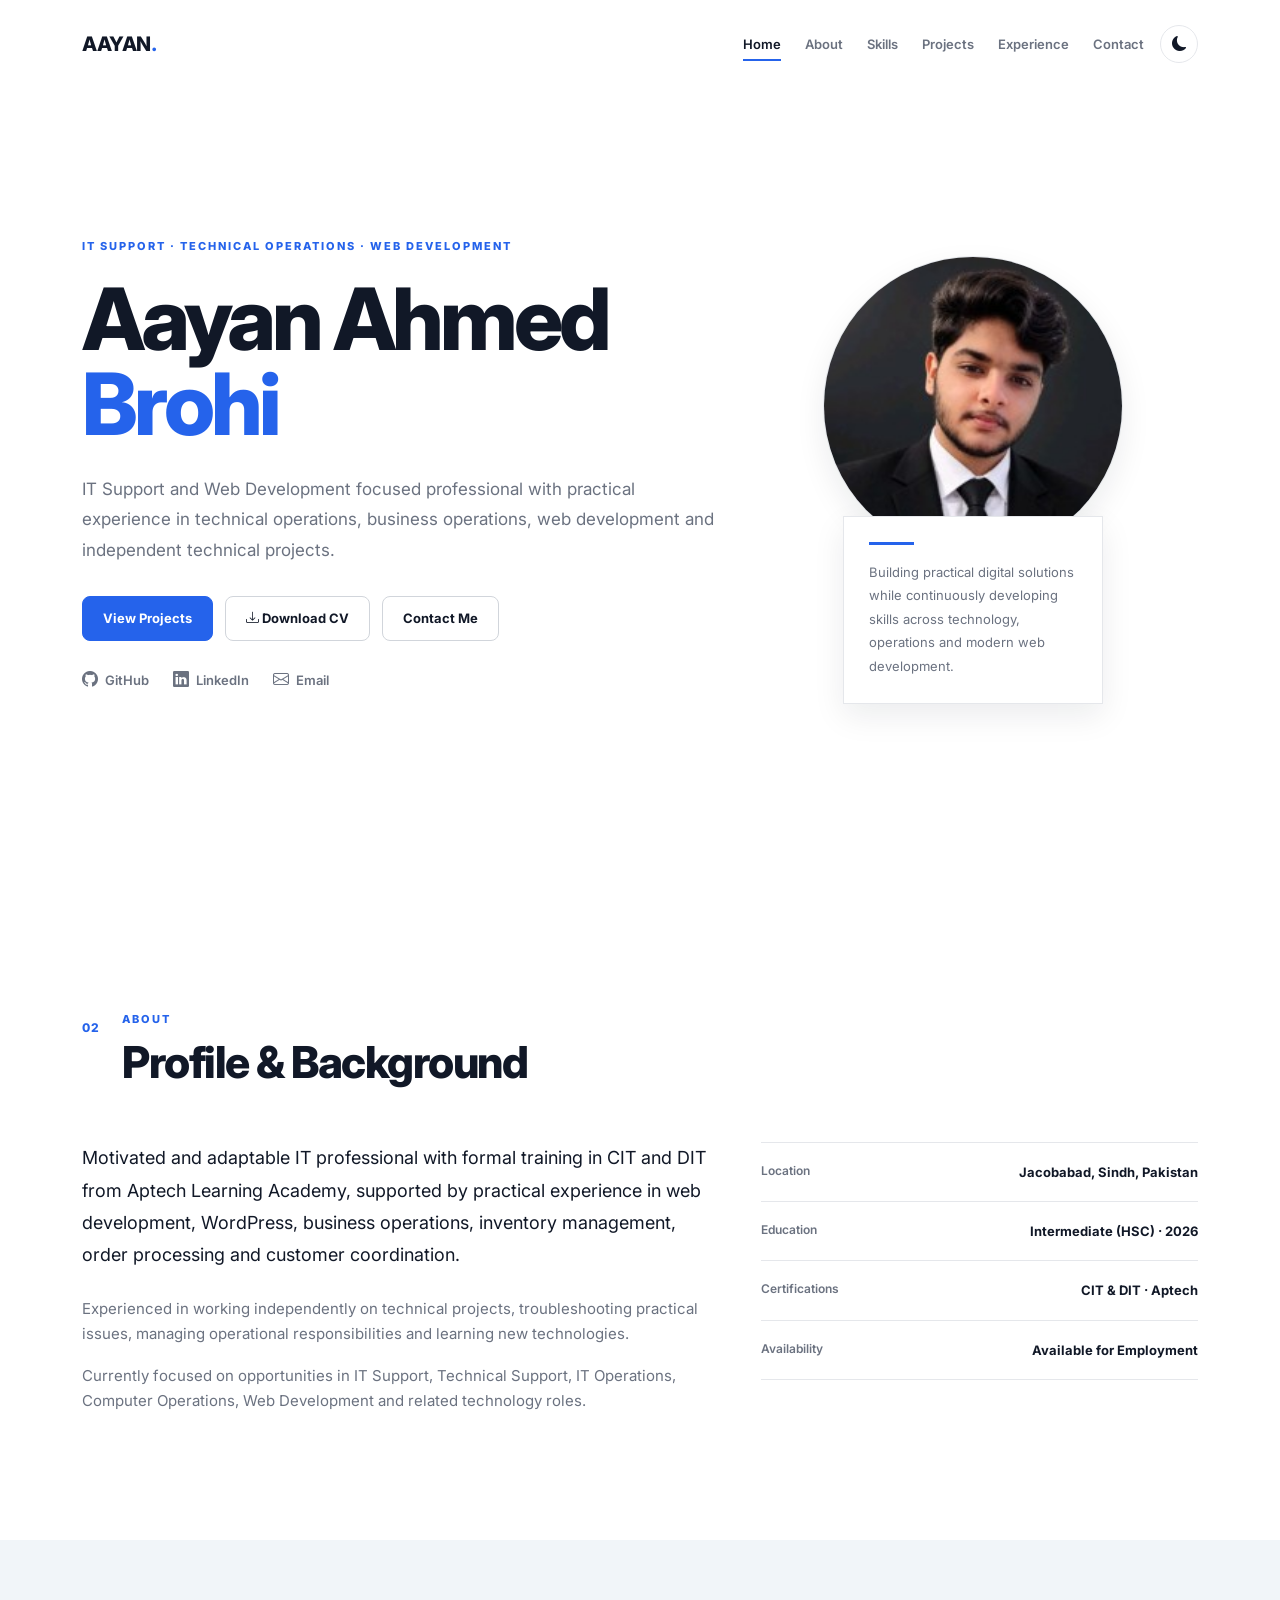
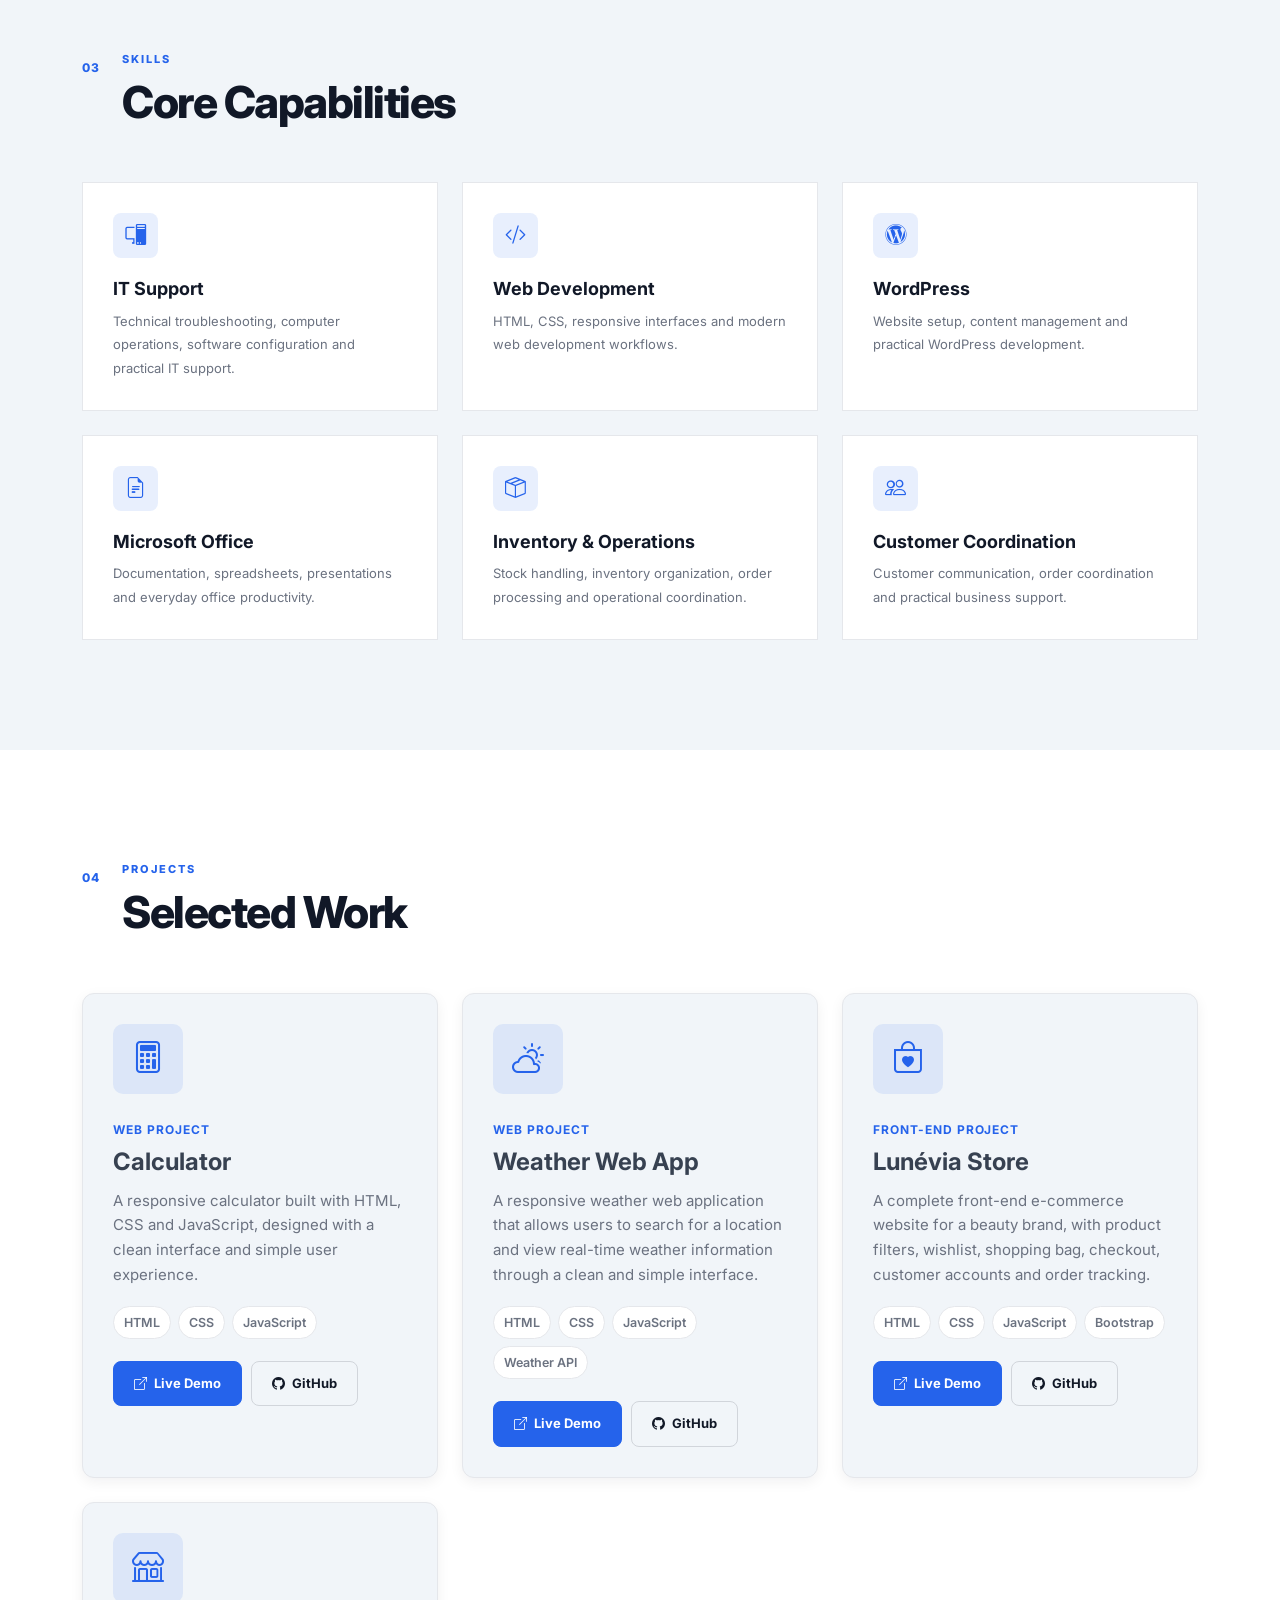
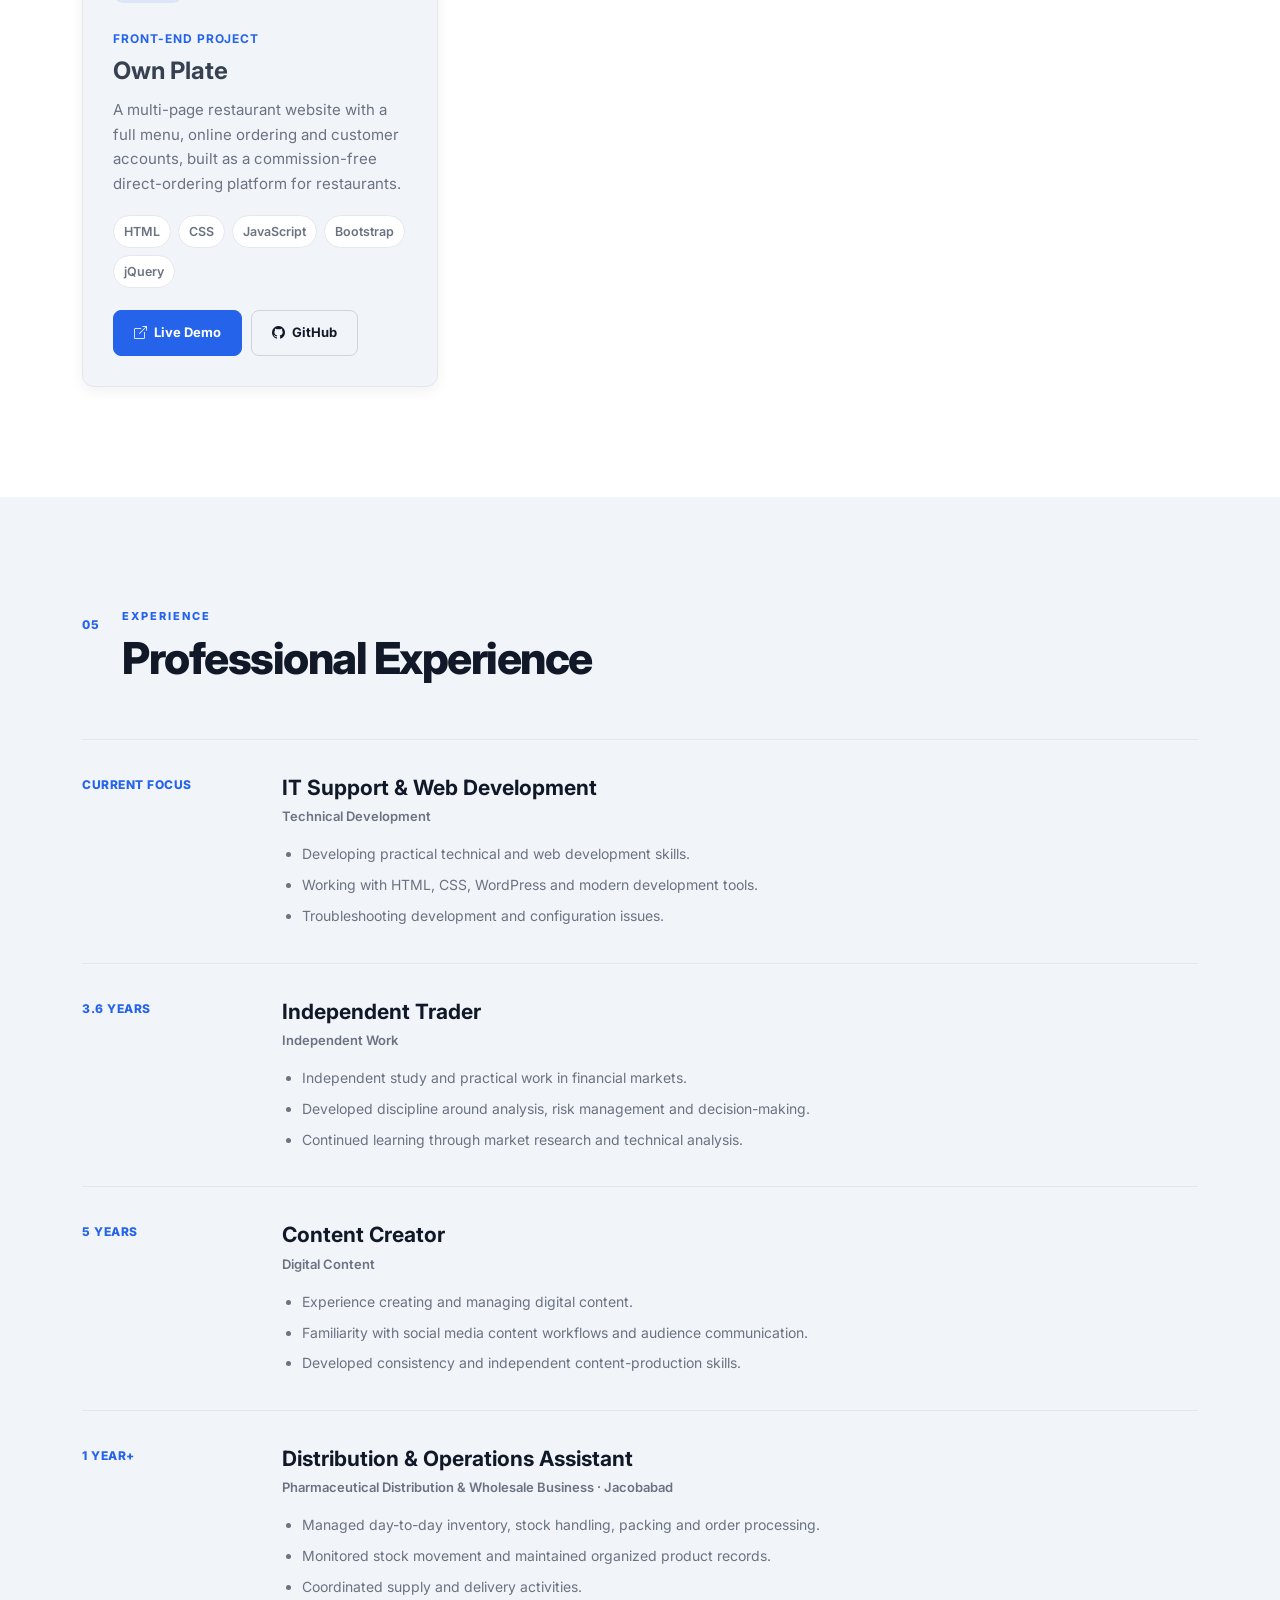
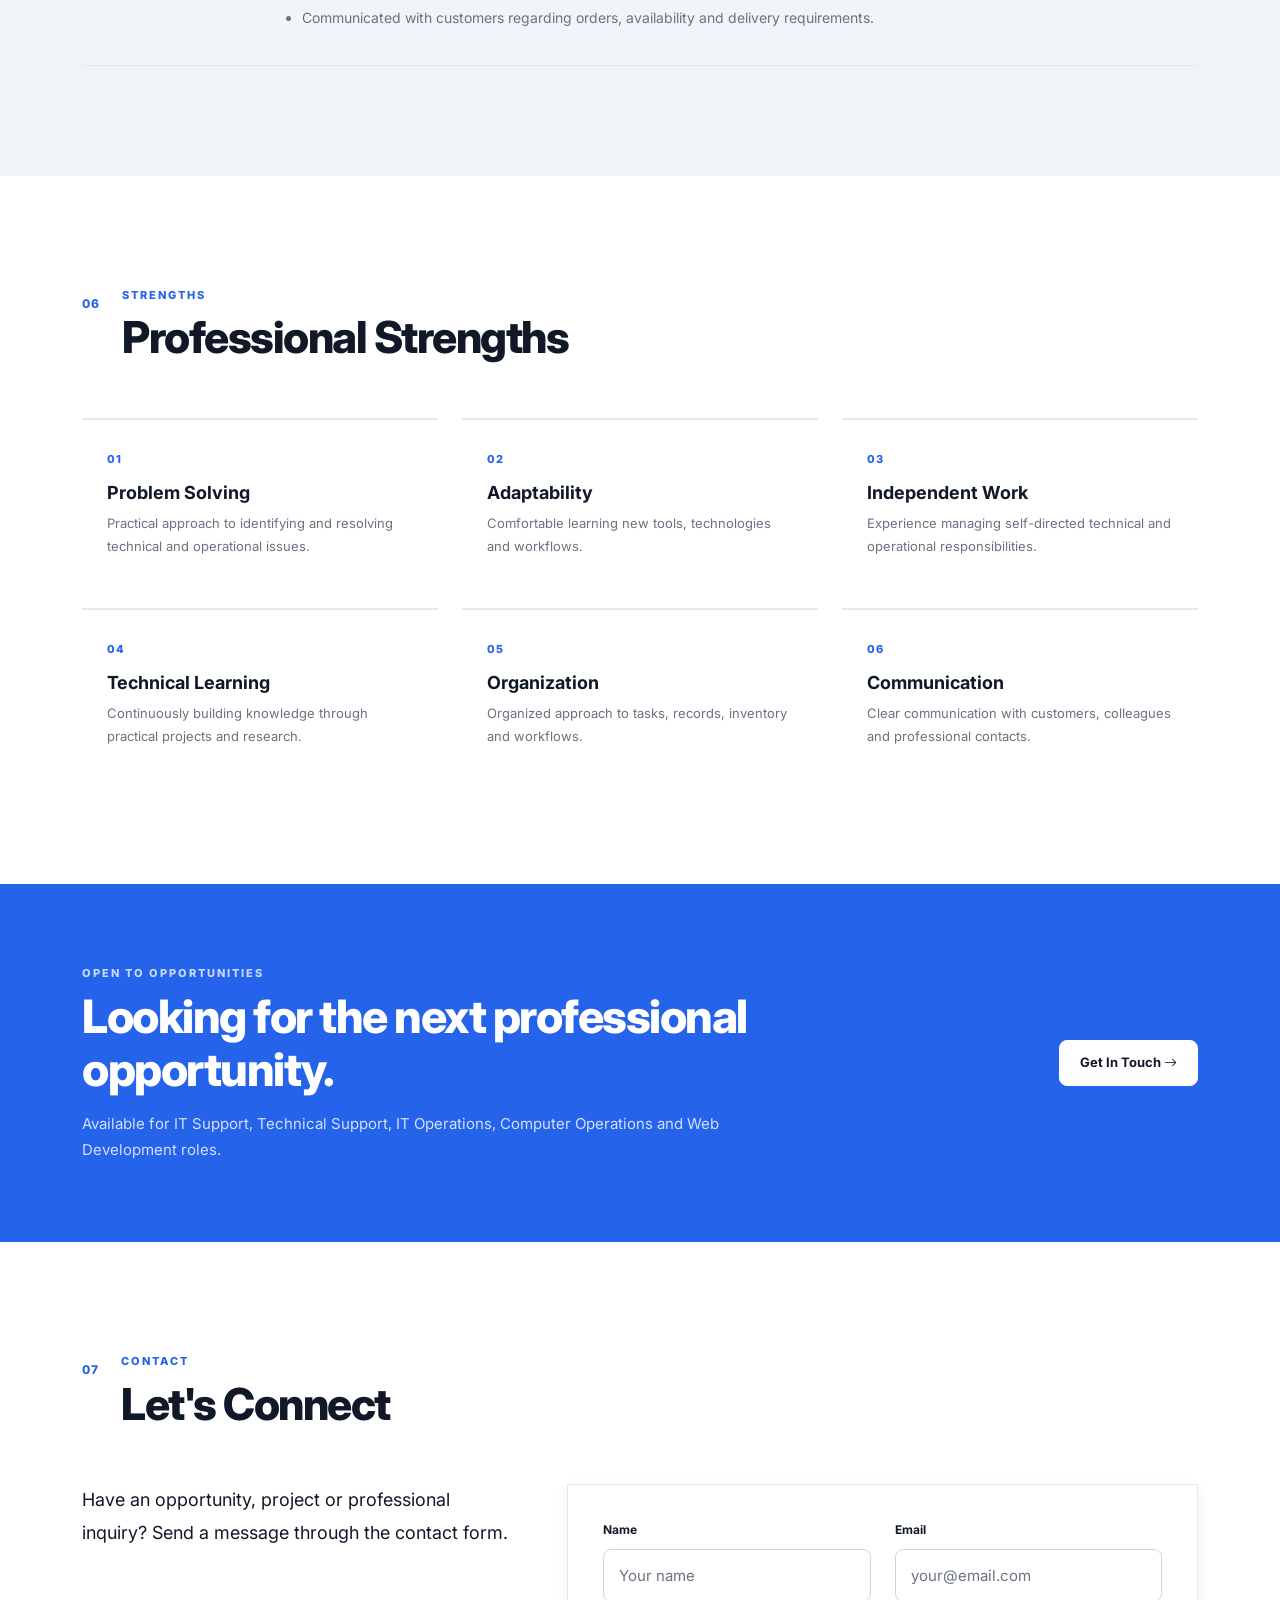
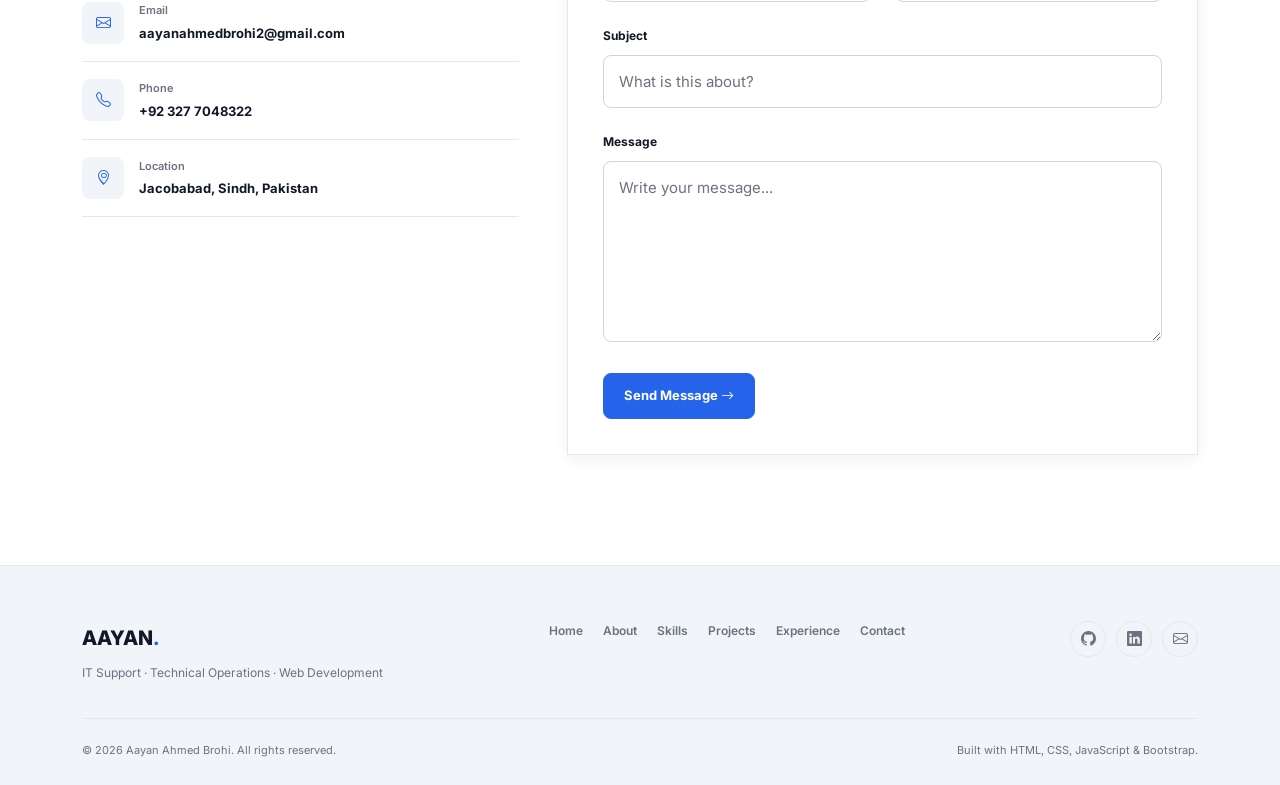
==== commit 72ead7d8: "Update print statement from 'Hello' to 'Goodbye'" ====
--- a/index.html
+++ b/index.html
@@ -337,11 +337,29 @@
                         </div>
                     </div>
 
-                    <!-- NEW PROJECT PLACEHOLDER -->
-                    <div class="project-card project-card-soon">
+                    <div class="project-card">
+                        <div class="project-icon"><i class="bi bi-shop"></i></div>
                         <div class="project-content">
-                            <div class="project-icon"><i class="bi bi-hourglass-split"></i></div>
-                            <h3>New project coming soon</h3>
+                            <span class="project-label">Front-End Project</span>
+                            <h3>Own Plate</h3>
+                            <p>
+                                A multi-page restaurant website with a full menu, online ordering and
+                                customer accounts, built as a commission-free direct-ordering platform
+                                for restaurants.
+                            </p>
+                            <div class="project-tech">
+                                <span>HTML</span><span>CSS</span><span>JavaScript</span><span>Bootstrap</span><span>jQuery</span>
+                            </div>
+                            <div class="project-actions">
+                                <a href="https://own-plate.vercel.app/" target="_blank"
+                                    rel="noopener noreferrer" class="btn btn-primary-custom">
+                                    <i class="bi bi-box-arrow-up-right"></i> Live Demo
+                                </a>
+                                <a href="https://github.com/aayanraisani/Own-Plate-Resturaunt" target="_blank"
+                                    rel="noopener noreferrer" class="btn btn-outline-custom">
+                                    <i class="bi bi-github"></i> GitHub
+                                </a>
+                            </div>
                         </div>
                     </div>
 
--- a/css/style.css
+++ b/css/style.css
@@ -250,7 +250,24 @@
   transform: translateY(-2px);
 }
 
+/*
+  FIX: Bootstrap's .btn:focus-visible and .btn:active rules read the
+  --bs-btn-* variables. Our custom button classes never defined them, so the
+  button lost its colours while focused or pressed, and had no focus ring.
+  Defining the variables here keeps every state consistent.
+*/
+
 .btn-primary-custom {
+  --bs-btn-color: #ffffff;
+  --bs-btn-bg: var(--primary);
+  --bs-btn-border-color: var(--primary);
+  --bs-btn-hover-color: #ffffff;
+  --bs-btn-hover-bg: var(--primary-dark);
+  --bs-btn-hover-border-color: var(--primary-dark);
+  --bs-btn-active-color: #ffffff;
+  --bs-btn-active-bg: var(--primary-dark);
+  --bs-btn-active-border-color: var(--primary-dark);
+  --bs-btn-focus-shadow-rgb: 37, 99, 235;
   background: var(--primary);
   border: 1px solid var(--primary);
   color: #ffffff;
@@ -264,6 +281,16 @@
 }
 
 .btn-outline-custom {
+  --bs-btn-color: var(--dark);
+  --bs-btn-bg: transparent;
+  --bs-btn-border-color: var(--border-strong);
+  --bs-btn-hover-color: var(--light);
+  --bs-btn-hover-bg: var(--dark);
+  --bs-btn-hover-border-color: var(--dark);
+  --bs-btn-active-color: var(--light);
+  --bs-btn-active-bg: var(--dark);
+  --bs-btn-active-border-color: var(--dark);
+  --bs-btn-focus-shadow-rgb: 37, 99, 235;
   background: transparent;
   border: 1px solid var(--border-strong);
   color: var(--dark);
@@ -275,6 +302,16 @@
 }
 
 .btn-light-custom {
+  --bs-btn-color: #111827;
+  --bs-btn-bg: #ffffff;
+  --bs-btn-border-color: #ffffff;
+  --bs-btn-hover-color: #ffffff;
+  --bs-btn-hover-bg: transparent;
+  --bs-btn-hover-border-color: #ffffff;
+  --bs-btn-active-color: #ffffff;
+  --bs-btn-active-bg: transparent;
+  --bs-btn-active-border-color: #ffffff;
+  --bs-btn-focus-shadow-rgb: 255, 255, 255;
   background: #ffffff;
   border: 1px solid #ffffff;
   color: #111827;
@@ -506,16 +543,18 @@
 
 /* ========== PROJECTS ========== */
 
+/*
+  FIX: switched from flex-wrap to CSS grid. With flex + max-width, a lone card
+  on the last row grew wider than the cards above it. Grid keeps every card the
+  same width, however many projects there are.
+*/
 .projects-grid {
-  display: flex;
-  flex-wrap: wrap;
-  justify-content: center;
+  display: grid;
+  grid-template-columns: repeat(auto-fit, minmax(min(100%, 320px), 1fr));
   gap: 24px;
 }
 
 .project-card {
-  flex: 1 1 320px;
-  max-width: 390px;
   min-height: 390px;
   padding: 30px;
   background: var(--section-bg);
@@ -601,9 +640,38 @@
   gap: 7px;
 }
 
+/* "New project coming soon" placeholder card */
+.project-card-soon {
+  display: flex;
+  align-items: center;
+  justify-content: center;
+  text-align: center;
+  background: transparent;
+  border: 2px dashed var(--border-strong);
+  box-shadow: none;
+}
+
+.project-card-soon .project-icon {
+  margin: 0 auto 22px;
+}
+
+.project-card-soon .project-content h3 {
+  margin-bottom: 0;
+}
+
+.project-card-soon:hover {
+  transform: none;
+  box-shadow: none;
+  border-color: var(--primary);
+}
+
 @media (max-width: 767.98px) {
   .project-card {
     min-height: auto;
+  }
+
+  .project-card-soon {
+    min-height: 220px;
   }
 }
 
@@ -1023,6 +1091,12 @@
 }
 
 /* ========== DARK MODE BUTTON ========== */
+
+html[data-theme="dark"] .btn-primary-custom {
+  --bs-btn-color: #0f172a;
+  --bs-btn-hover-color: #0f172a;
+  --bs-btn-active-color: #0f172a;
+}
 
 html[data-theme="dark"] .btn-primary-custom,
 html[data-theme="dark"] .btn-primary-custom:hover {
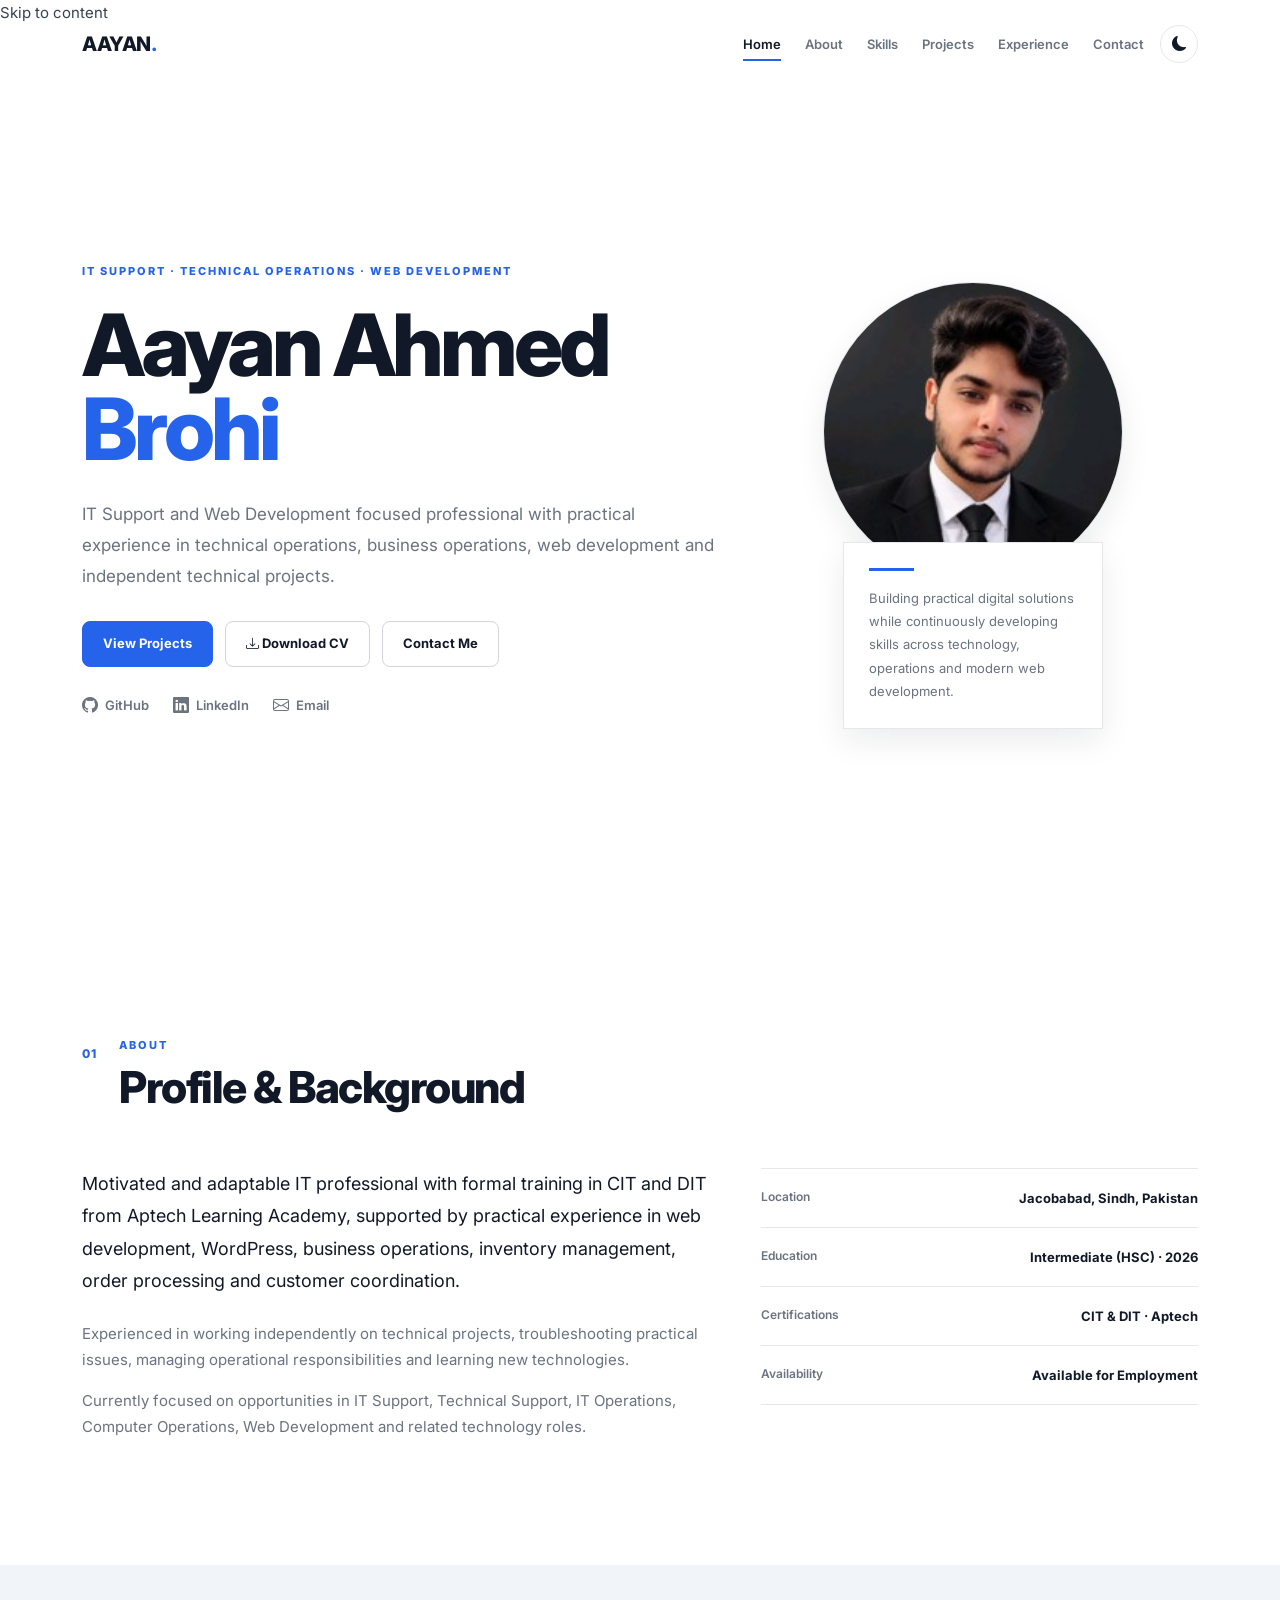
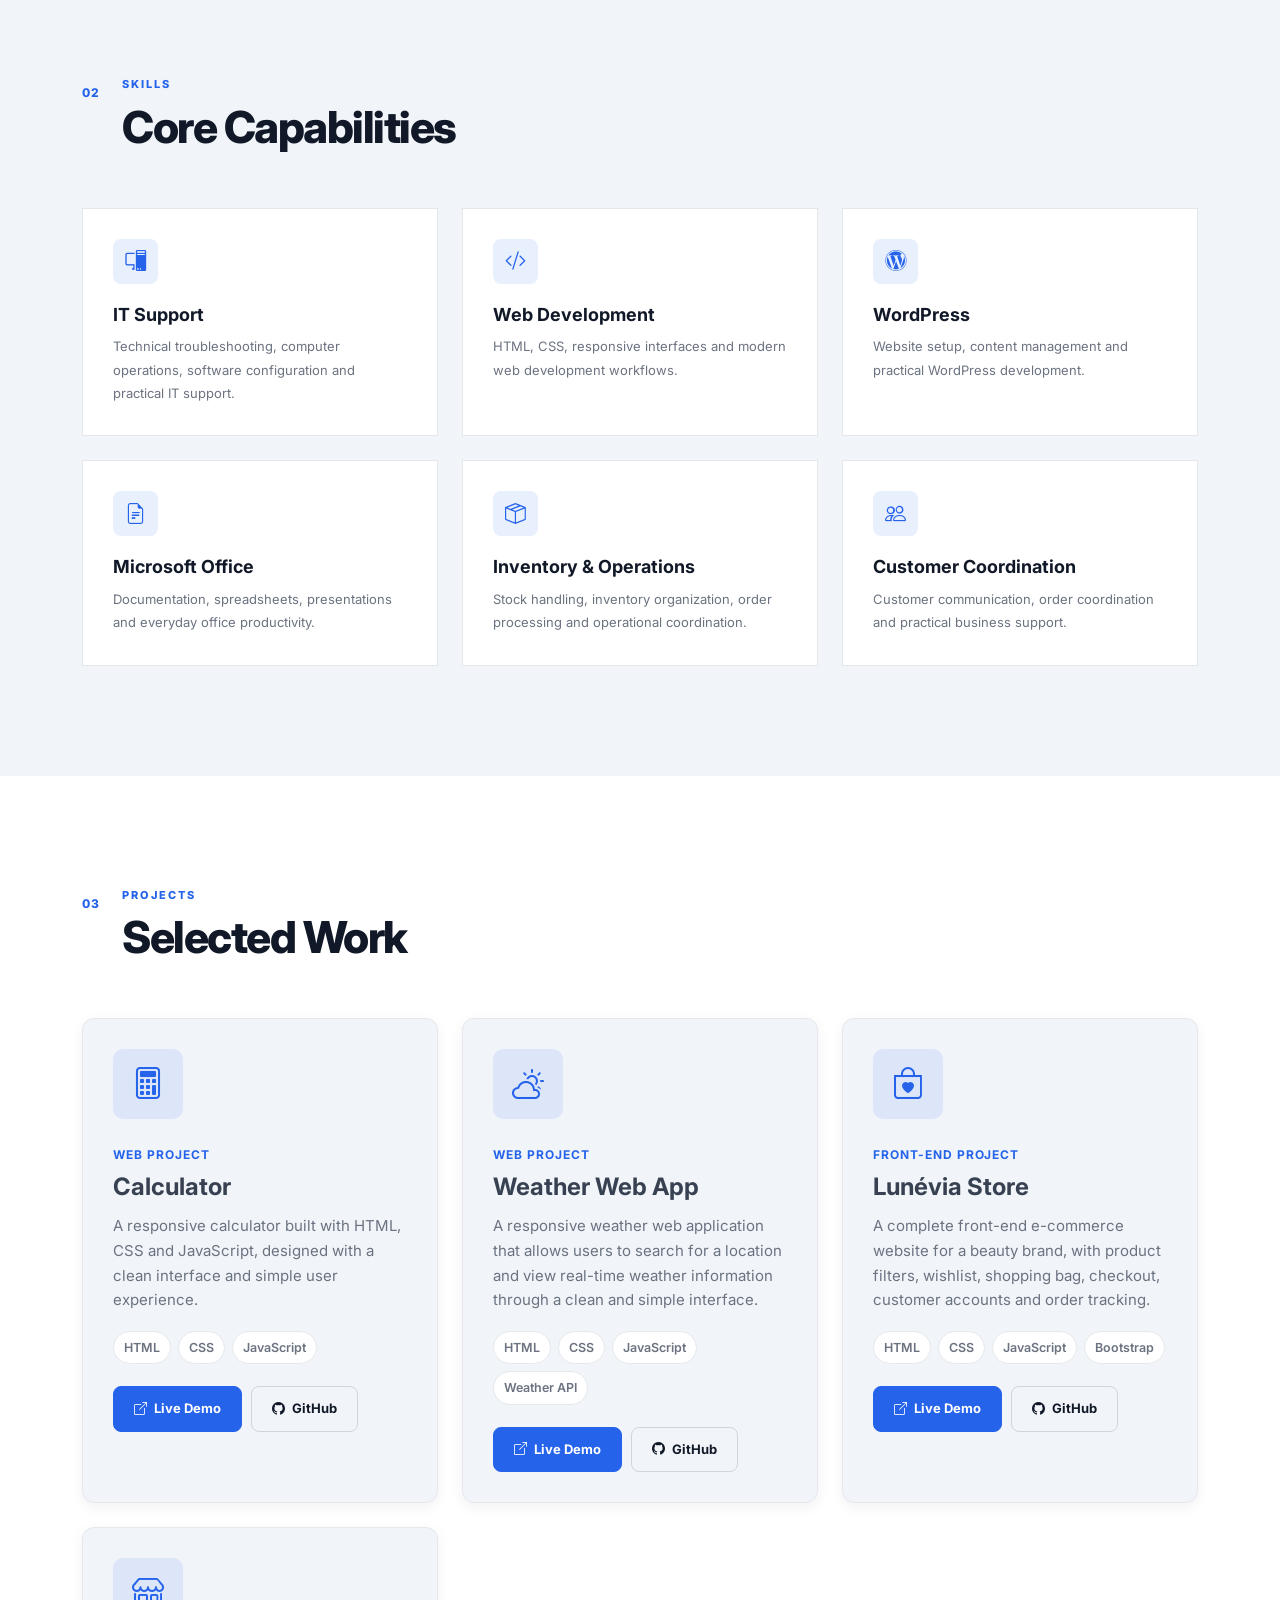
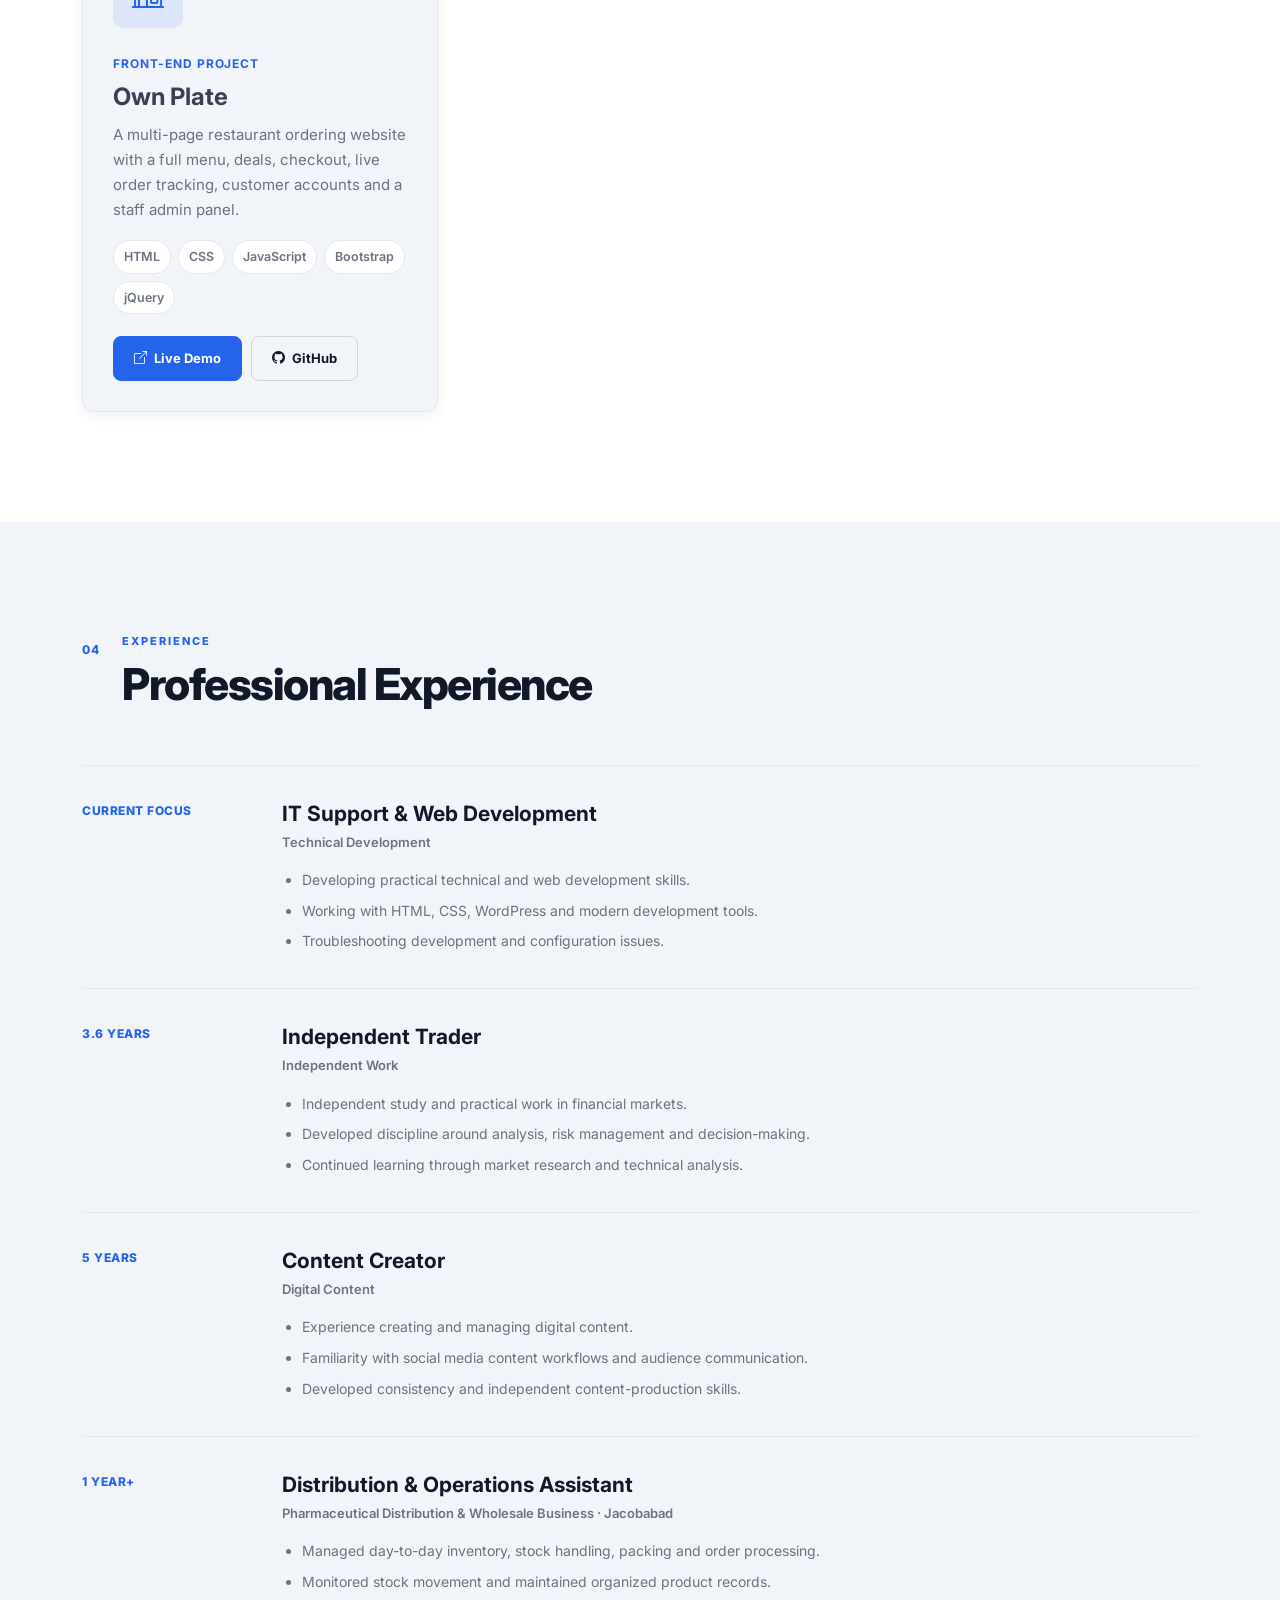
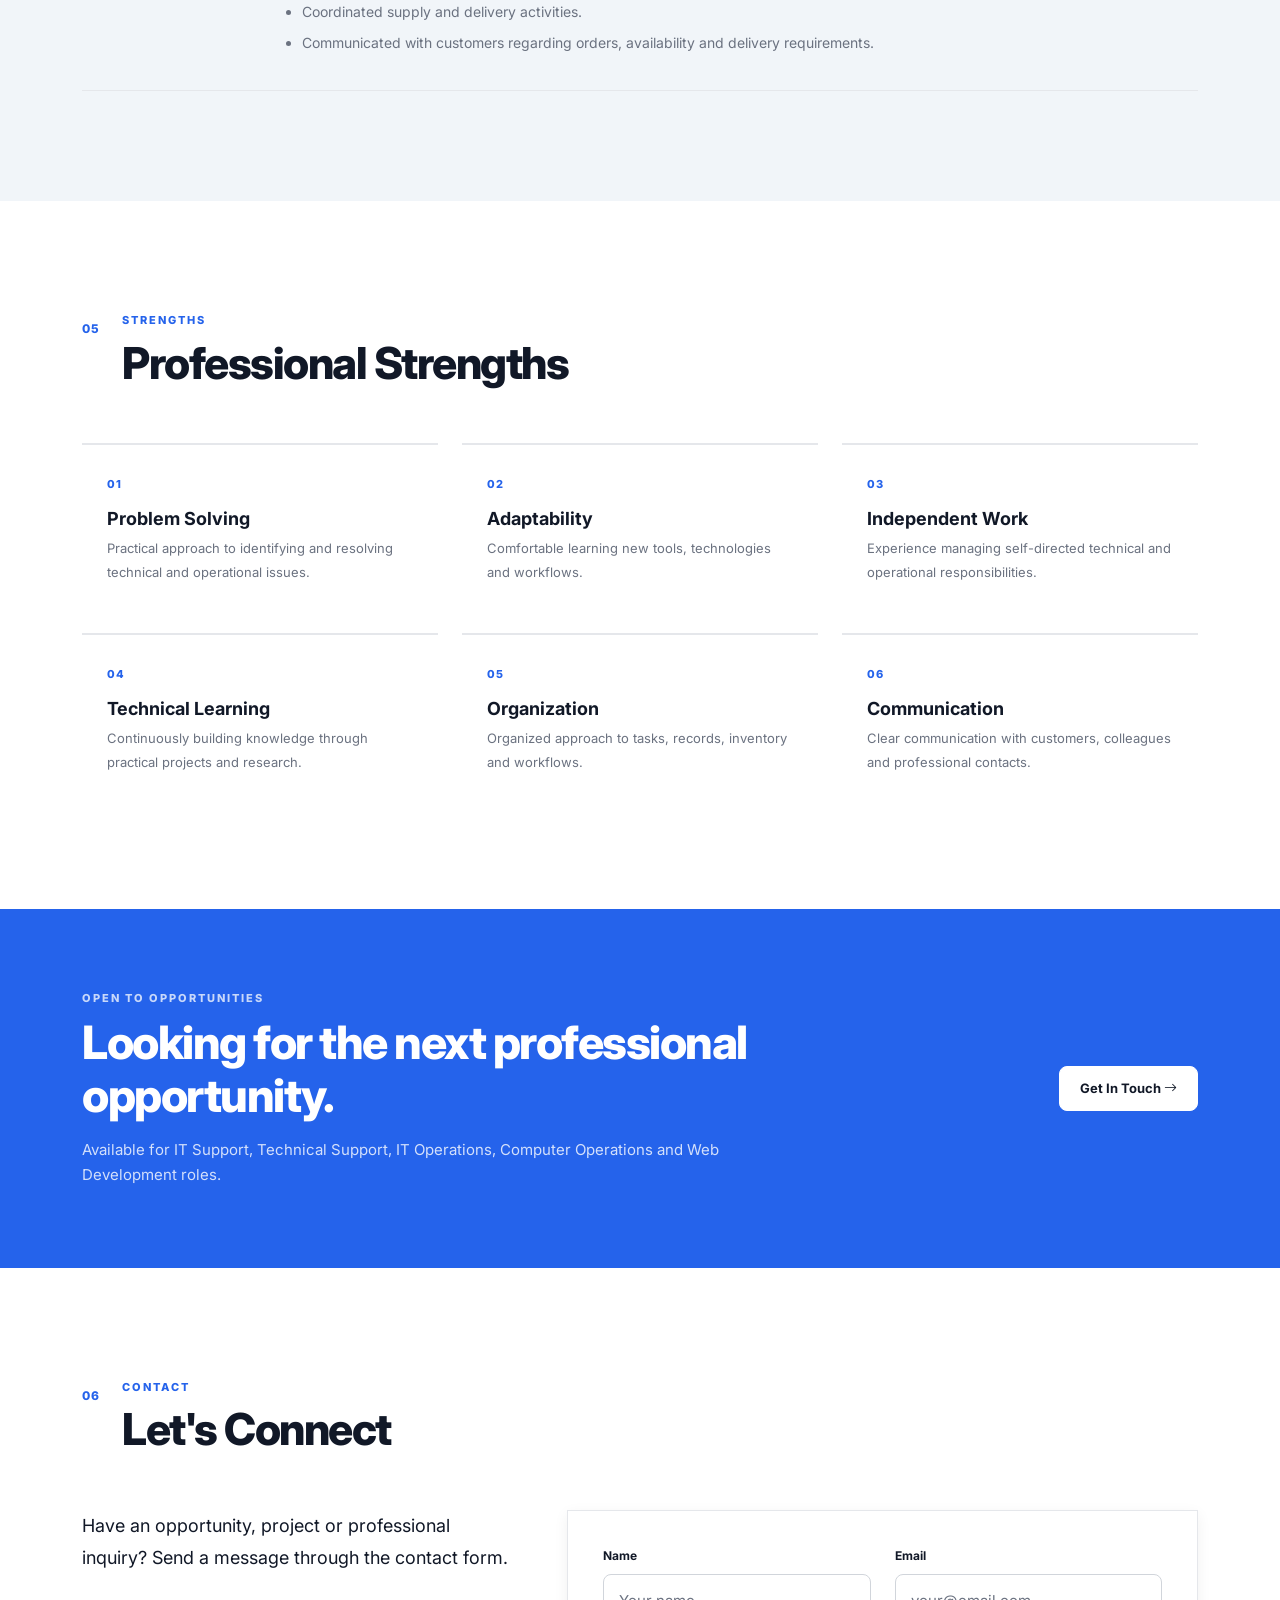
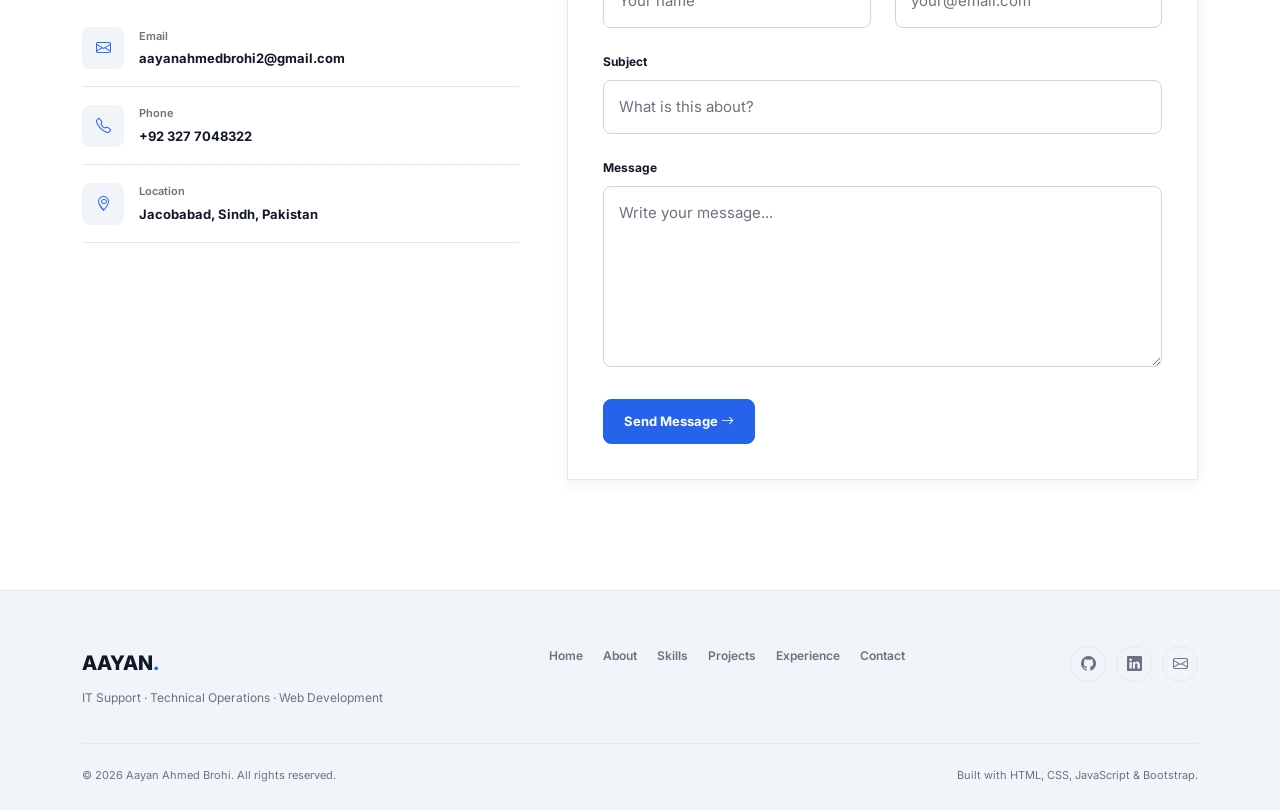
==== commit dcee9ffe: "Update print statement from 'Hello' to 'Goodbye'" ====
--- a/index.html
+++ b/index.html
@@ -5,7 +5,6 @@
     <meta charset="UTF-8">
     <meta name="viewport" content="width=device-width, initial-scale=1.0">
     <meta name="description" content="Aayan Ahmed Brohi — IT Support, Technical Operations and Web Development.">
-    <meta name="keywords" content="Aayan Ahmed Brohi, IT Support, Technical Operations, Web Development, WordPress">
     <meta name="author" content="Aayan Ahmed Brohi">
     <meta property="og:title" content="Aayan Ahmed Brohi | IT Support & Web Development">
     <meta property="og:description" content="Portfolio of Aayan Ahmed Brohi — IT Support, Technical Operations and Web Development.">
@@ -39,8 +38,8 @@
 </head>
 
 <body>
-
-    <!-- NAVBAR -->
+    <a class="skip-link" href="#main">Skip to content</a>
+
     <nav class="navbar navbar-expand-lg fixed-top" id="mainNavbar">
         <div class="container">
             <a class="navbar-brand" href="#home" aria-label="Aayan Ahmed Brohi Home">AAYAN<span>.</span></a>
@@ -70,9 +69,8 @@
     </nav>
 
 
-    <main>
-
-        <!-- HERO -->
+    <main id="main">
+
         <section class="hero-section" id="home">
             <div class="container">
                 <div class="row align-items-center min-vh-100">
@@ -116,8 +114,8 @@
                     <div class="col-lg-5">
                         <div class="hero-visual">
                             <div class="hero-photo-frame">
-                                <img src="assets/images/aayan.jpg" alt="Aayan Ahmed Brohi" class="hero-photo"
-                                    id="heroPhoto">
+                                <img src="assets/images/aayan.jpg" alt="Aayan Ahmed Brohi" class="hero-photo" id="heroPhoto"
+                                    width="760" height="760" fetchpriority="high">
                                 <div class="photo-fallback" id="photoFallback"><span>AA</span></div>
                             </div>
 
@@ -136,12 +134,11 @@
         </section>
 
 
-        <!-- ABOUT -->
         <section class="section-padding" id="about">
             <div class="container">
 
                 <div class="section-heading">
-                    <span class="section-number">02</span>
+                    <span class="section-number">01</span>
                     <div>
                         <p class="section-label">ABOUT</p>
                         <h2>Profile & Background</h2>
@@ -181,12 +178,11 @@
         </section>
 
 
-        <!-- SKILLS -->
         <section class="section-padding section-alt" id="skills">
             <div class="container">
 
                 <div class="section-heading">
-                    <span class="section-number">03</span>
+                    <span class="section-number">02</span>
                     <div>
                         <p class="section-label">SKILLS</p>
                         <h2>Core Capabilities</h2>
@@ -247,12 +243,11 @@
         </section>
 
 
-        <!-- PROJECTS -->
         <section class="section-padding" id="projects">
             <div class="container">
 
                 <div class="section-heading">
-                    <span class="section-number">04</span>
+                    <span class="section-number">03</span>
                     <div>
                         <p class="section-label">PROJECTS</p>
                         <h2>Selected Work</h2>
@@ -337,15 +332,15 @@
                         </div>
                     </div>
 
+
                     <div class="project-card">
                         <div class="project-icon"><i class="bi bi-shop"></i></div>
                         <div class="project-content">
                             <span class="project-label">Front-End Project</span>
                             <h3>Own Plate</h3>
                             <p>
-                                A multi-page restaurant website with a full menu, online ordering and
-                                customer accounts, built as a commission-free direct-ordering platform
-                                for restaurants.
+                                A multi-page restaurant ordering website with a full menu, deals, checkout,
+                                live order tracking, customer accounts and a staff admin panel.
                             </p>
                             <div class="project-tech">
                                 <span>HTML</span><span>CSS</span><span>JavaScript</span><span>Bootstrap</span><span>jQuery</span>
@@ -362,19 +357,17 @@
                             </div>
                         </div>
                     </div>
-
-                </div>
-
-            </div>
-        </section>
-
-
-        <!-- EXPERIENCE -->
+                </div>
+
+            </div>
+        </section>
+
+
         <section class="section-padding section-alt" id="experience">
             <div class="container">
 
                 <div class="section-heading">
-                    <span class="section-number">05</span>
+                    <span class="section-number">04</span>
                     <div>
                         <p class="section-label">EXPERIENCE</p>
                         <h2>Professional Experience</h2>
@@ -442,12 +435,11 @@
         </section>
 
 
-        <!-- STRENGTHS -->
         <section class="section-padding">
             <div class="container">
 
                 <div class="section-heading">
-                    <span class="section-number">06</span>
+                    <span class="section-number">05</span>
                     <div>
                         <p class="section-label">STRENGTHS</p>
                         <h2>Professional Strengths</h2>
@@ -478,7 +470,6 @@
         </section>
 
 
-        <!-- CTA -->
         <section class="cta-section">
             <div class="container">
                 <div class="cta-box">
@@ -496,12 +487,11 @@
         </section>
 
 
-        <!-- CONTACT -->
         <section class="section-padding" id="contact">
             <div class="container">
 
                 <div class="section-heading">
-                    <span class="section-number">07</span>
+                    <span class="section-number">06</span>
                     <div>
                         <p class="section-label">CONTACT</p>
                         <h2>Let's Connect</h2>
@@ -578,7 +568,6 @@
     </main>
 
 
-    <!-- FOOTER -->
     <footer class="site-footer">
         <div class="container">
 
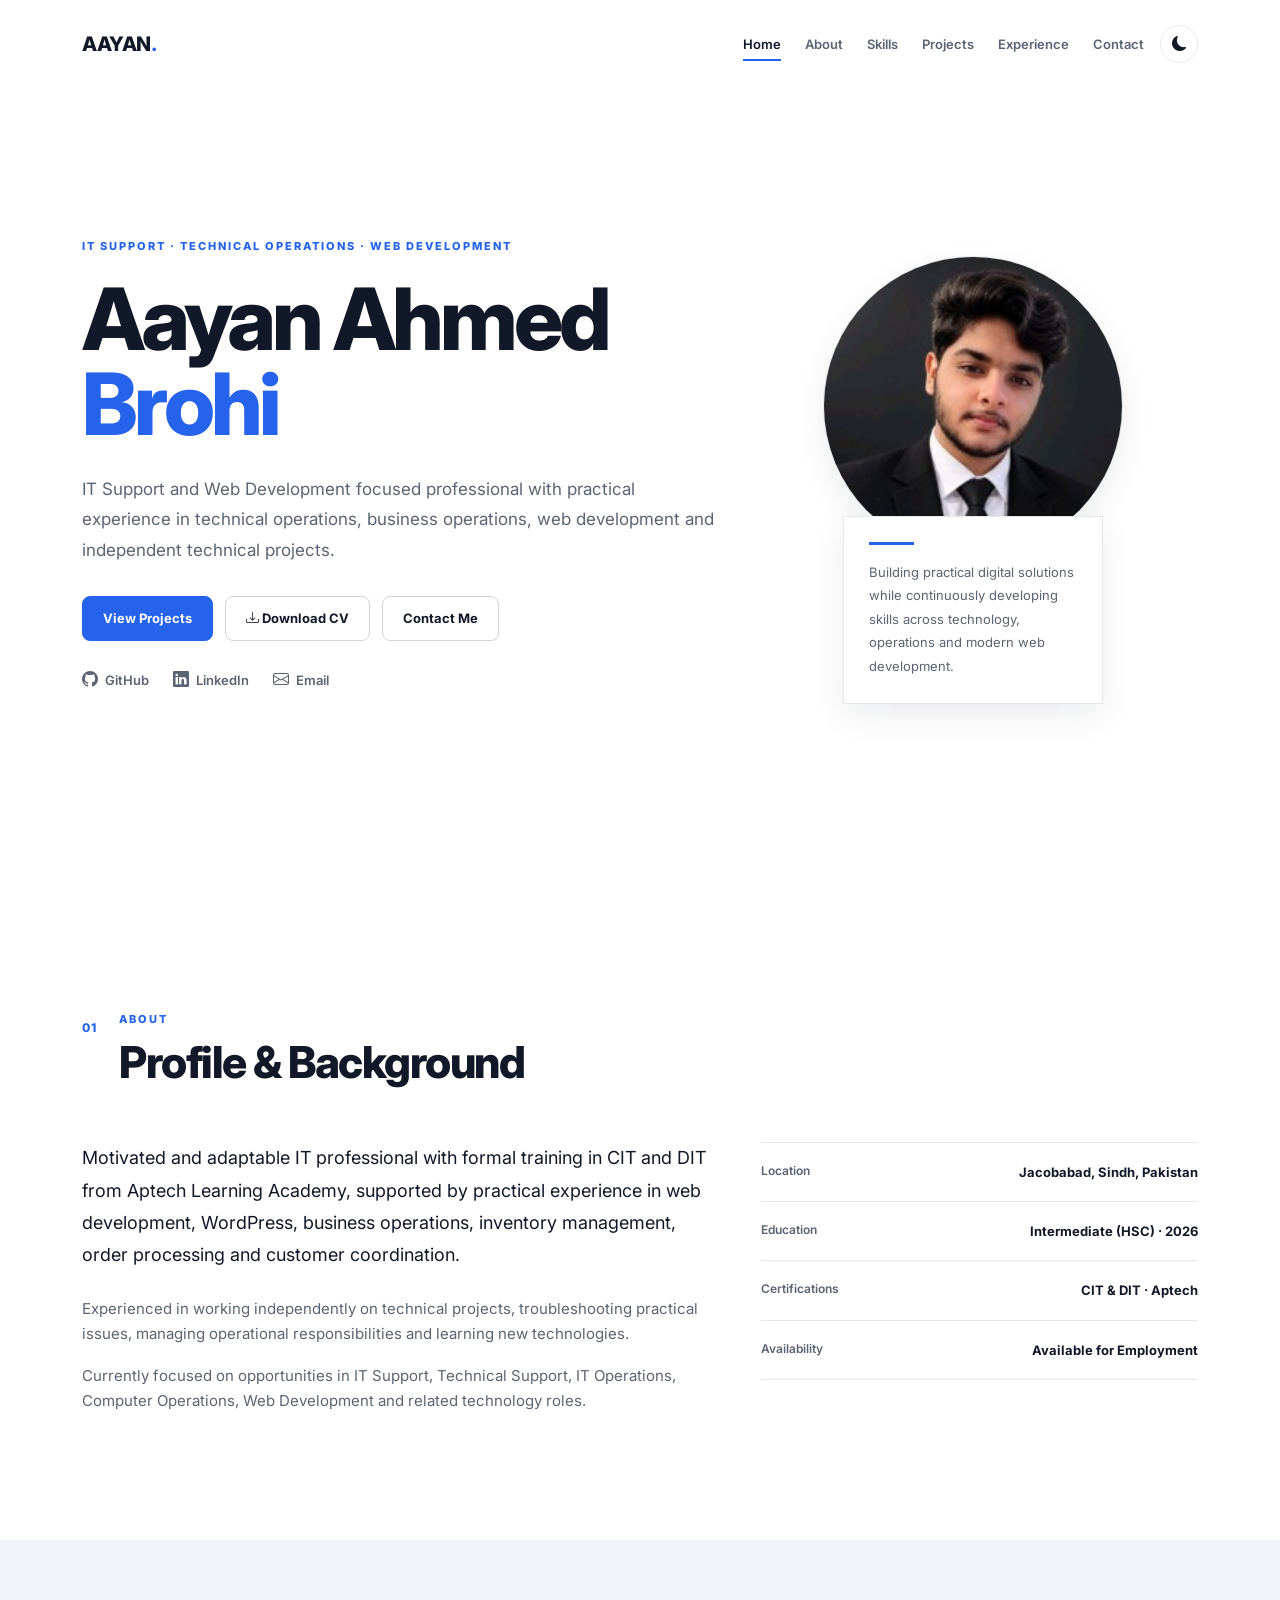
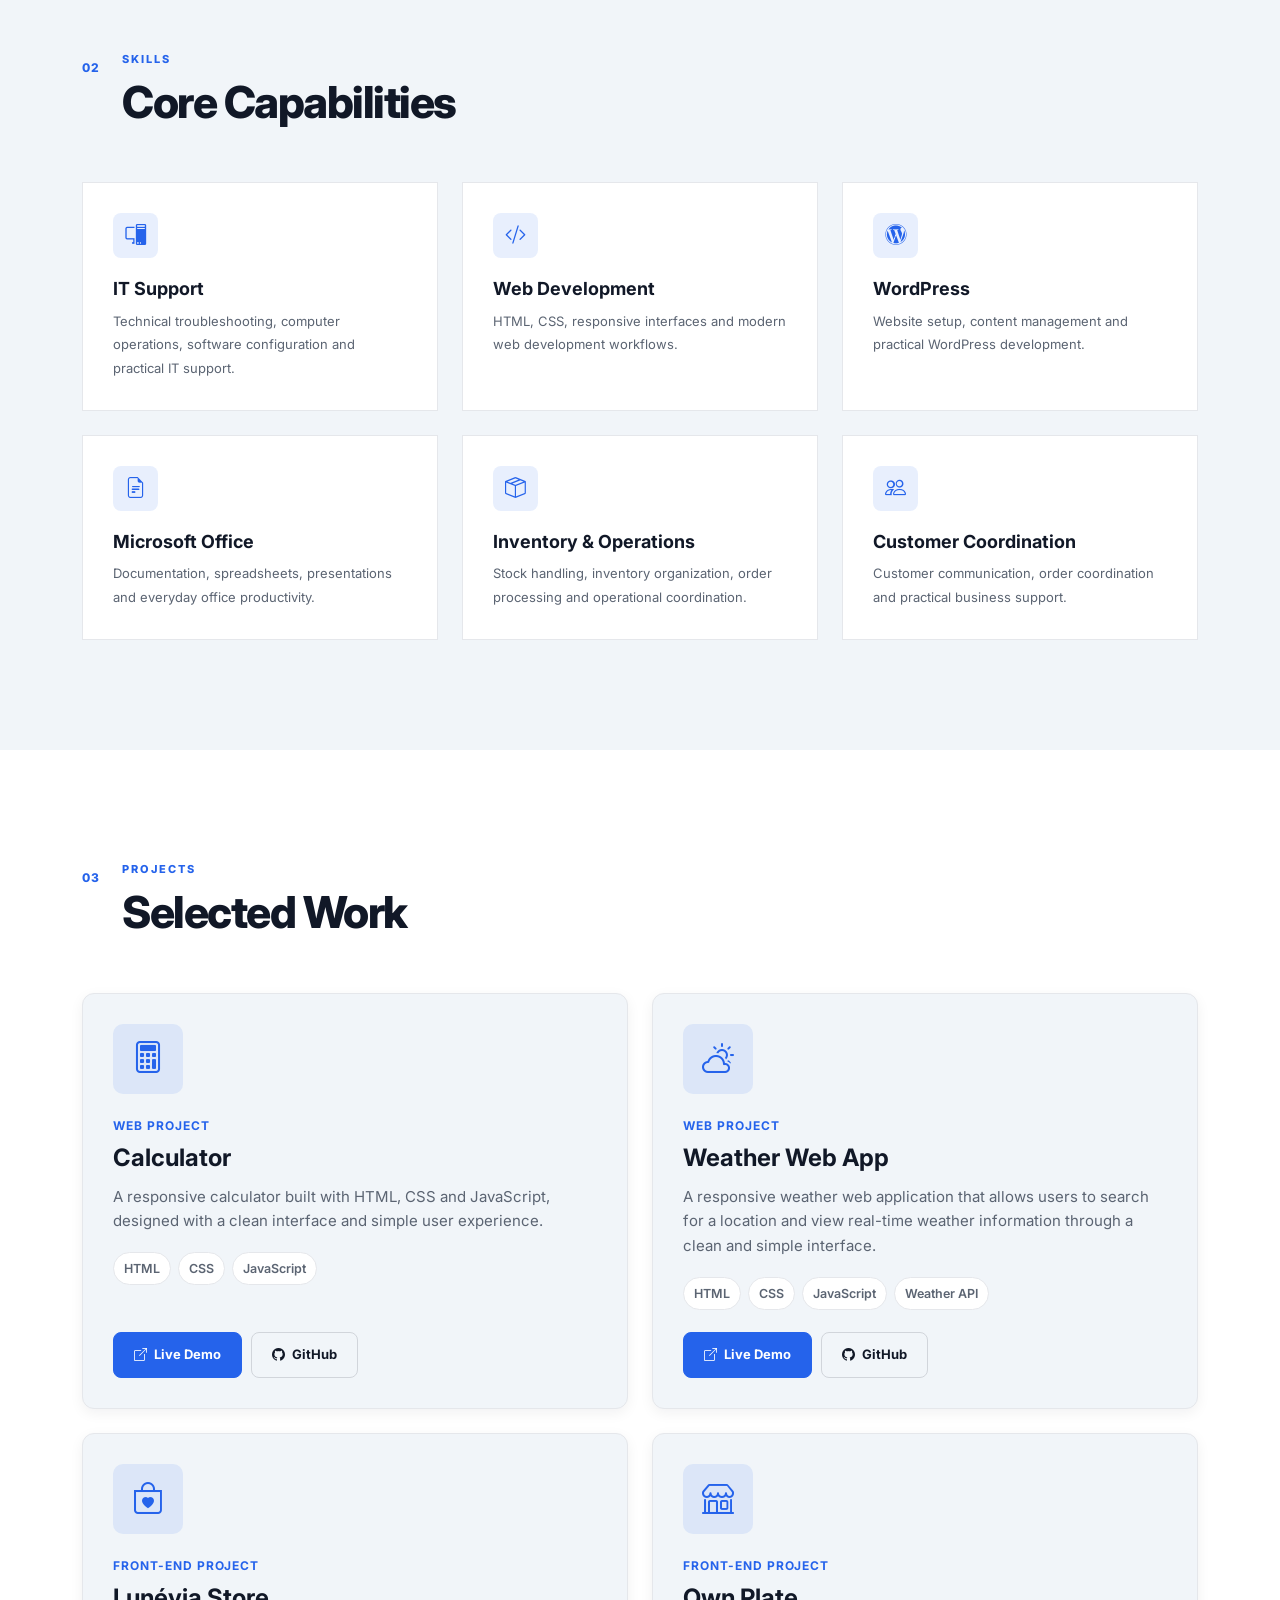
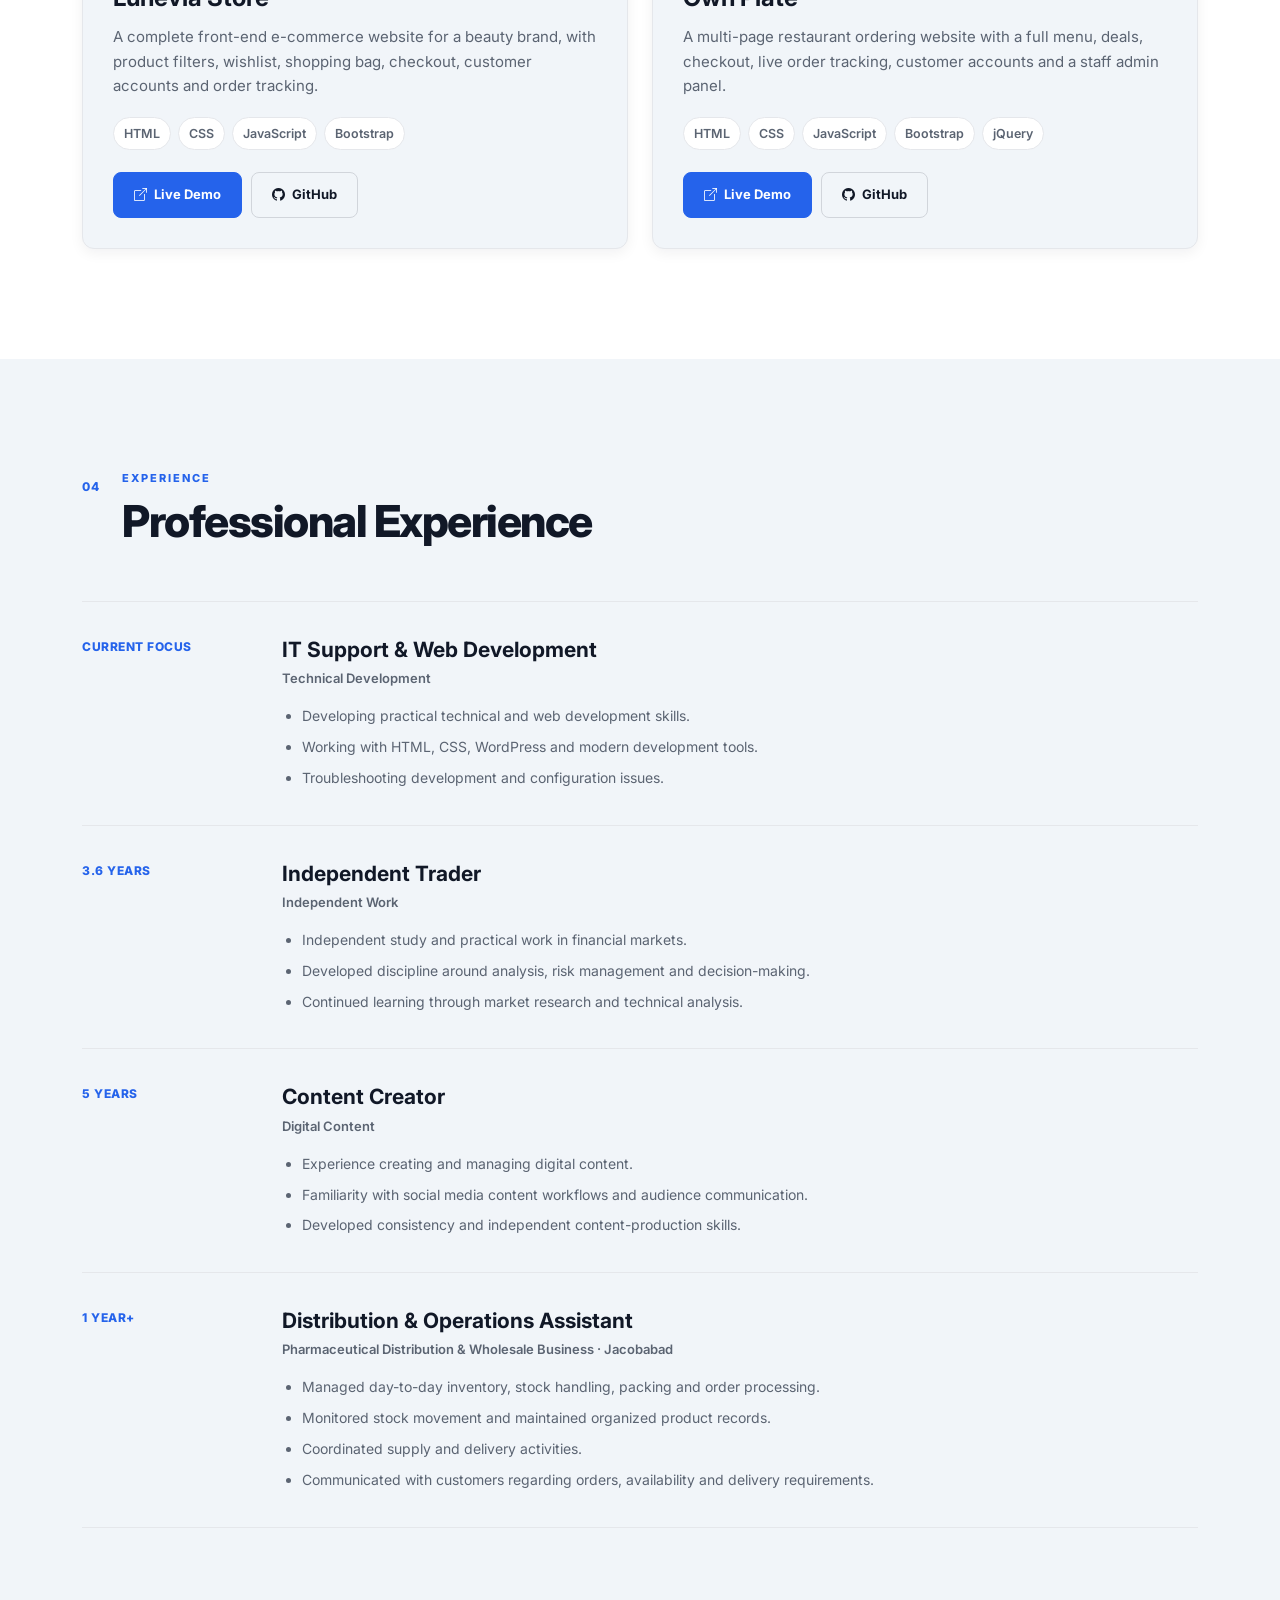
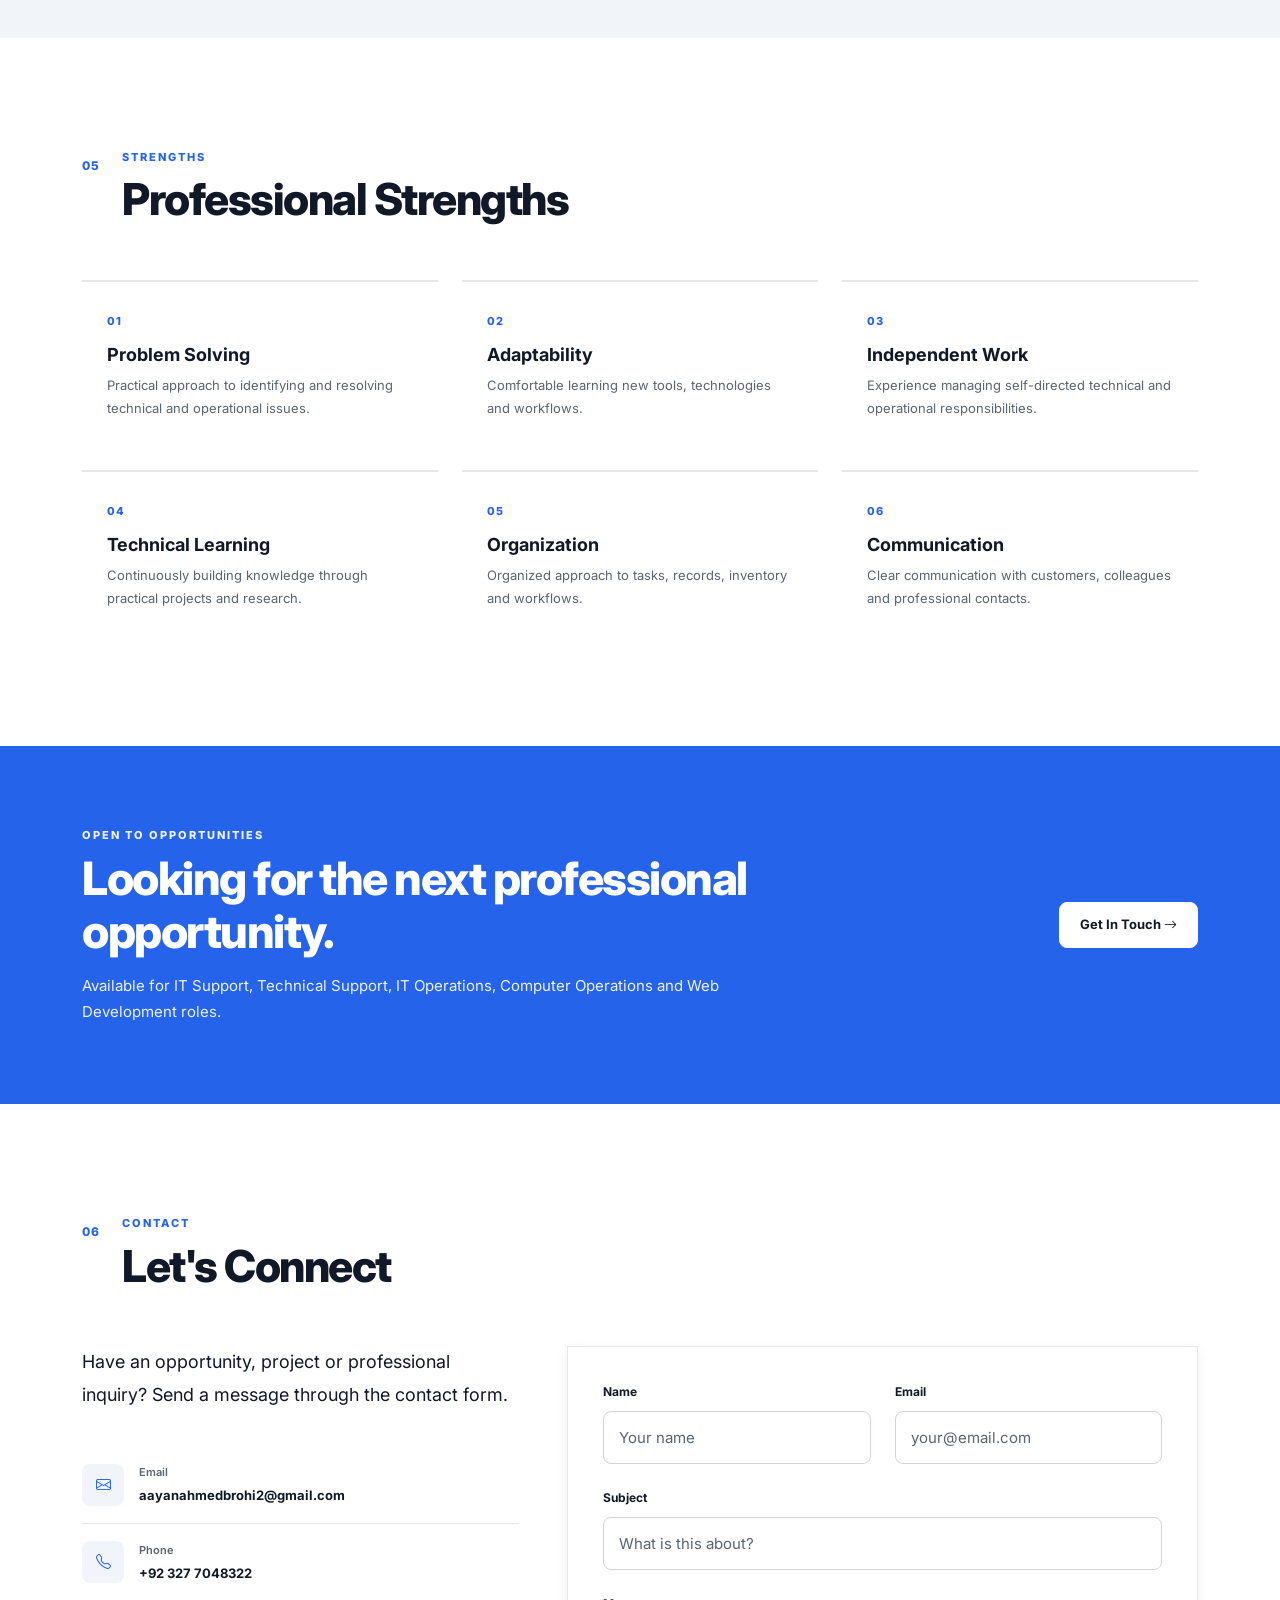
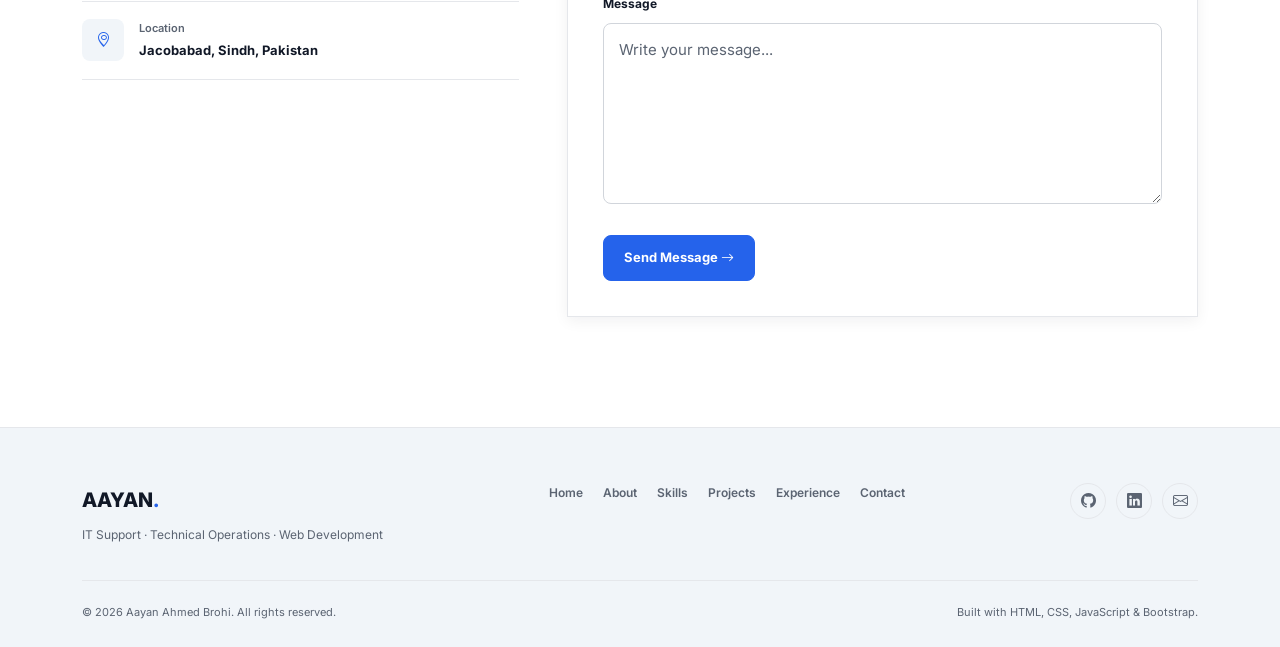
==== commit 2afd3627: "Add files via upload" ====
--- a/index.html
+++ b/index.html
@@ -46,7 +46,7 @@
 
             <button class="navbar-toggler" type="button" data-bs-toggle="collapse" data-bs-target="#navbarNav"
                 aria-controls="navbarNav" aria-expanded="false" aria-label="Open navigation menu">
-                <i class="bi bi-list"></i>
+                <i class="bi bi-list" aria-hidden="true"></i>
             </button>
 
             <div class="collapse navbar-collapse" id="navbarNav">
@@ -59,8 +59,8 @@
                     <li class="nav-item"><a class="nav-link" href="#contact">Contact</a></li>
                     <li class="nav-item">
                         <button class="theme-toggle ms-lg-3 mt-2 mt-lg-0" id="themeToggle" type="button"
-                            aria-label="Switch to dark mode" title="Switch to dark mode" aria-pressed="false">
-                            <i class="bi bi-moon-fill" id="themeIcon"></i>
+                            aria-label="Switch to dark mode" title="Switch to dark mode">
+                            <i class="bi bi-moon-fill" aria-hidden="true" id="themeIcon"></i>
                         </button>
                     </li>
                 </ul>
@@ -69,7 +69,7 @@
     </nav>
 
 
-    <main id="main">
+    <main id="main" tabindex="-1">
 
         <section class="hero-section" id="home">
             <div class="container">
@@ -91,7 +91,7 @@
 
                             <a href="assets/cv/Aayan-Ahmed-Brohi-CV.pdf" id="downloadCv" class="btn btn-outline-custom"
                                 download="Aayan-Ahmed-Brohi-CV.pdf">
-                                <i class="bi bi-download"></i> Download CV
+                                <i class="bi bi-download" aria-hidden="true"></i> Download CV
                             </a>
 
                             <a href="#contact" class="btn btn-outline-custom">Contact Me</a>
@@ -99,14 +99,14 @@
 
                         <div class="hero-links">
                             <a href="https://github.com/aayanraisani" target="_blank" rel="noopener noreferrer">
-                                <i class="bi bi-github"></i> GitHub
+                                <i class="bi bi-github" aria-hidden="true"></i> GitHub
                             </a>
                             <a href="https://www.linkedin.com/in/aayan-ahmed-brohi-442125438/" target="_blank"
                                 rel="noopener noreferrer">
-                                <i class="bi bi-linkedin"></i> LinkedIn
+                                <i class="bi bi-linkedin" aria-hidden="true"></i> LinkedIn
                             </a>
                             <a href="mailto:aayanahmedbrohi2@gmail.com">
-                                <i class="bi bi-envelope"></i> Email
+                                <i class="bi bi-envelope" aria-hidden="true"></i> Email
                             </a>
                         </div>
                     </div>
@@ -115,7 +115,7 @@
                         <div class="hero-visual">
                             <div class="hero-photo-frame">
                                 <img src="assets/images/aayan.jpg" alt="Aayan Ahmed Brohi" class="hero-photo" id="heroPhoto"
-                                    width="760" height="760" fetchpriority="high">
+                                    width="200" height="200" fetchpriority="high">
                                 <div class="photo-fallback" id="photoFallback"><span>AA</span></div>
                             </div>
 
@@ -192,7 +192,7 @@
                 <div class="row g-4">
                     <div class="col-md-6 col-lg-4">
                         <div class="skill-card">
-                            <div class="skill-icon"><i class="bi bi-pc-display"></i></div>
+                            <div class="skill-icon"><i class="bi bi-pc-display" aria-hidden="true"></i></div>
                             <h3>IT Support</h3>
                             <p>Technical troubleshooting, computer operations, software configuration and practical IT support.</p>
                         </div>
@@ -200,7 +200,7 @@
 
                     <div class="col-md-6 col-lg-4">
                         <div class="skill-card">
-                            <div class="skill-icon"><i class="bi bi-code-slash"></i></div>
+                            <div class="skill-icon"><i class="bi bi-code-slash" aria-hidden="true"></i></div>
                             <h3>Web Development</h3>
                             <p>HTML, CSS, responsive interfaces and modern web development workflows.</p>
                         </div>
@@ -208,7 +208,7 @@
 
                     <div class="col-md-6 col-lg-4">
                         <div class="skill-card">
-                            <div class="skill-icon"><i class="bi bi-wordpress"></i></div>
+                            <div class="skill-icon"><i class="bi bi-wordpress" aria-hidden="true"></i></div>
                             <h3>WordPress</h3>
                             <p>Website setup, content management and practical WordPress development.</p>
                         </div>
@@ -216,7 +216,7 @@
 
                     <div class="col-md-6 col-lg-4">
                         <div class="skill-card">
-                            <div class="skill-icon"><i class="bi bi-file-earmark-text"></i></div>
+                            <div class="skill-icon"><i class="bi bi-file-earmark-text" aria-hidden="true"></i></div>
                             <h3>Microsoft Office</h3>
                             <p>Documentation, spreadsheets, presentations and everyday office productivity.</p>
                         </div>
@@ -224,7 +224,7 @@
 
                     <div class="col-md-6 col-lg-4">
                         <div class="skill-card">
-                            <div class="skill-icon"><i class="bi bi-box-seam"></i></div>
+                            <div class="skill-icon"><i class="bi bi-box-seam" aria-hidden="true"></i></div>
                             <h3>Inventory & Operations</h3>
                             <p>Stock handling, inventory organization, order processing and operational coordination.</p>
                         </div>
@@ -232,7 +232,7 @@
 
                     <div class="col-md-6 col-lg-4">
                         <div class="skill-card">
-                            <div class="skill-icon"><i class="bi bi-people"></i></div>
+                            <div class="skill-icon"><i class="bi bi-people" aria-hidden="true"></i></div>
                             <h3>Customer Coordination</h3>
                             <p>Customer communication, order coordination and practical business support.</p>
                         </div>
@@ -257,7 +257,7 @@
                 <div class="projects-grid">
 
                     <div class="project-card">
-                        <div class="project-icon"><i class="bi bi-calculator"></i></div>
+                        <div class="project-icon"><i class="bi bi-calculator" aria-hidden="true"></i></div>
                         <div class="project-content">
                             <span class="project-label">Web Project</span>
                             <h3>Calculator</h3>
@@ -271,18 +271,18 @@
                             <div class="project-actions">
                                 <a href="https://calculator-by-aayan.vercel.app/" target="_blank"
                                     rel="noopener noreferrer" class="btn btn-primary-custom">
-                                    <i class="bi bi-box-arrow-up-right"></i> Live Demo
+                                    <i class="bi bi-box-arrow-up-right" aria-hidden="true"></i> Live Demo
                                 </a>
                                 <a href="https://github.com/aayanraisani/Calculator" target="_blank" rel="noopener noreferrer"
                                     class="btn btn-outline-custom">
-                                    <i class="bi bi-github"></i> GitHub
+                                    <i class="bi bi-github" aria-hidden="true"></i> GitHub
                                 </a>
                             </div>
                         </div>
                     </div>
 
                     <div class="project-card">
-                        <div class="project-icon"><i class="bi bi-cloud-sun"></i></div>
+                        <div class="project-icon"><i class="bi bi-cloud-sun" aria-hidden="true"></i></div>
                         <div class="project-content">
                             <span class="project-label">Web Project</span>
                             <h3>Weather Web App</h3>
@@ -296,18 +296,18 @@
                             <div class="project-actions">
                                 <a href="https://whether-app-by-aayanbrohi.vercel.app/" target="_blank"
                                     rel="noopener noreferrer" class="btn btn-primary-custom">
-                                    <i class="bi bi-box-arrow-up-right"></i> Live Demo
+                                    <i class="bi bi-box-arrow-up-right" aria-hidden="true"></i> Live Demo
                                 </a>
                                 <a href="https://github.com/aayanraisani/whether-web" target="_blank"
                                     rel="noopener noreferrer" class="btn btn-outline-custom">
-                                    <i class="bi bi-github"></i> GitHub
+                                    <i class="bi bi-github" aria-hidden="true"></i> GitHub
                                 </a>
                             </div>
                         </div>
                     </div>
 
                     <div class="project-card">
-                        <div class="project-icon"><i class="bi bi-bag-heart"></i></div>
+                        <div class="project-icon"><i class="bi bi-bag-heart" aria-hidden="true"></i></div>
                         <div class="project-content">
                             <span class="project-label">Front-End Project</span>
                             <h3>Lunévia Store</h3>
@@ -322,19 +322,18 @@
                             <div class="project-actions">
                                 <a href="https://lunevia-shop.vercel.app/" target="_blank"
                                     rel="noopener noreferrer" class="btn btn-primary-custom">
-                                    <i class="bi bi-box-arrow-up-right"></i> Live Demo
+                                    <i class="bi bi-box-arrow-up-right" aria-hidden="true"></i> Live Demo
                                 </a>
                                 <a href="https://github.com/aayanraisani/Lunevia-Shop" target="_blank"
                                     rel="noopener noreferrer" class="btn btn-outline-custom">
-                                    <i class="bi bi-github"></i> GitHub
-                                </a>
-                            </div>
-                        </div>
-                    </div>
-
+                                    <i class="bi bi-github" aria-hidden="true"></i> GitHub
+                                </a>
+                            </div>
+                        </div>
+                    </div>
 
                     <div class="project-card">
-                        <div class="project-icon"><i class="bi bi-shop"></i></div>
+                        <div class="project-icon"><i class="bi bi-shop" aria-hidden="true"></i></div>
                         <div class="project-content">
                             <span class="project-label">Front-End Project</span>
                             <h3>Own Plate</h3>
@@ -348,11 +347,11 @@
                             <div class="project-actions">
                                 <a href="https://own-plate.vercel.app/" target="_blank"
                                     rel="noopener noreferrer" class="btn btn-primary-custom">
-                                    <i class="bi bi-box-arrow-up-right"></i> Live Demo
+                                    <i class="bi bi-box-arrow-up-right" aria-hidden="true"></i> Live Demo
                                 </a>
                                 <a href="https://github.com/aayanraisani/Own-Plate-Resturaunt" target="_blank"
                                     rel="noopener noreferrer" class="btn btn-outline-custom">
-                                    <i class="bi bi-github"></i> GitHub
+                                    <i class="bi bi-github" aria-hidden="true"></i> GitHub
                                 </a>
                             </div>
                         </div>
@@ -481,7 +480,7 @@
                             and Web Development roles.
                         </p>
                     </div>
-                    <a href="#contact" class="btn btn-light-custom">Get In Touch <i class="bi bi-arrow-right"></i></a>
+                    <a href="#contact" class="btn btn-light-custom">Get In Touch <i class="bi bi-arrow-right" aria-hidden="true"></i></a>
                 </div>
             </div>
         </section>
@@ -508,17 +507,17 @@
 
                         <div class="contact-details">
                             <a href="mailto:aayanahmedbrohi2@gmail.com" class="contact-detail">
-                                <span class="contact-icon"><i class="bi bi-envelope"></i></span>
+                                <span class="contact-icon"><i class="bi bi-envelope" aria-hidden="true"></i></span>
                                 <span><small>Email</small><strong>aayanahmedbrohi2@gmail.com</strong></span>
                             </a>
 
                             <a href="tel:+923277048322" class="contact-detail">
-                                <span class="contact-icon"><i class="bi bi-telephone"></i></span>
+                                <span class="contact-icon"><i class="bi bi-telephone" aria-hidden="true"></i></span>
                                 <span><small>Phone</small><strong>+92 327 7048322</strong></span>
                             </a>
 
                             <div class="contact-detail">
-                                <span class="contact-icon"><i class="bi bi-geo-alt"></i></span>
+                                <span class="contact-icon"><i class="bi bi-geo-alt" aria-hidden="true"></i></span>
                                 <span><small>Location</small><strong>Jacobabad, Sindh, Pakistan</strong></span>
                             </div>
                         </div>
@@ -553,7 +552,7 @@
 
                                 <div class="col-12">
                                     <button type="submit" class="btn btn-primary-custom">
-                                        Send Message <i class="bi bi-arrow-right"></i>
+                                        Send Message <i class="bi bi-arrow-right" aria-hidden="true"></i>
                                     </button>
                                 </div>
                             </div>
@@ -588,10 +587,10 @@
 
                 <div class="footer-social">
                     <a href="https://github.com/aayanraisani" target="_blank" rel="noopener noreferrer"
-                        aria-label="GitHub"><i class="bi bi-github"></i></a>
+                        aria-label="GitHub"><i class="bi bi-github" aria-hidden="true"></i></a>
                     <a href="https://www.linkedin.com/in/aayan-ahmed-brohi-442125438/" target="_blank"
-                        rel="noopener noreferrer" aria-label="LinkedIn"><i class="bi bi-linkedin"></i></a>
-                    <a href="mailto:aayanahmedbrohi2@gmail.com" aria-label="Email"><i class="bi bi-envelope"></i></a>
+                        rel="noopener noreferrer" aria-label="LinkedIn"><i class="bi bi-linkedin" aria-hidden="true"></i></a>
+                    <a href="mailto:aayanahmedbrohi2@gmail.com" aria-label="Email"><i class="bi bi-envelope" aria-hidden="true"></i></a>
                 </div>
             </div>
 
@@ -605,7 +604,7 @@
 
 
     <button class="back-to-top" id="backToTop" type="button" aria-label="Back to top">
-        <i class="bi bi-arrow-up"></i>
+        <i class="bi bi-arrow-up" aria-hidden="true"></i>
     </button>
 
     <script src="https://cdn.jsdelivr.net/npm/bootstrap@5.3.8/dist/js/bootstrap.bundle.min.js"></script>
--- a/css/style.css
+++ b/css/style.css
@@ -1,15 +1,11 @@
-/* ========== ROOT VARIABLES ========== */
-
 :root {
   --primary: #2563eb;
   --primary-dark: #1d4ed8;
   --dark: #111827;
-  --dark-soft: #374151;
   --light: #ffffff;
-  --light-soft: #f8fafc;
   --section-bg: #f1f5f9;
   --text: #374151;
-  --text-muted: #6b7280;
+  --text-muted: #5b6472;
   --border: #e5e7eb;
   --border-strong: #d1d5db;
   --card-bg: #ffffff;
@@ -19,15 +15,15 @@
   --shadow-md: 0 12px 30px rgba(15, 23, 42, 0.08);
   --radius: 8px;
   --transition: 0.25s ease;
+  color-scheme: light;
 }
 
 html[data-theme="dark"] {
+  color-scheme: dark;
   --primary: #60a5fa;
   --primary-dark: #3b82f6;
   --dark: #f8fafc;
-  --dark-soft: #cbd5e1;
   --light: #0f172a;
-  --light-soft: #111827;
   --section-bg: #0b1220;
   --text: #d1d5db;
   --text-muted: #9ca3af;
@@ -40,8 +36,6 @@
   --shadow-md: 0 12px 30px rgba(0, 0, 0, 0.25);
 }
 
-/* ========== RESET ========== */
-
 * {
   box-sizing: border-box;
   margin: 0;
@@ -60,44 +54,46 @@
   font-size: 15px;
   line-height: 1.7;
   overflow-x: hidden;
-  transition:
-    background var(--transition),
-    color var(--transition);
+  transition: background var(--transition), color var(--transition);
 }
 
 img {
   max-width: 100%;
   display: block;
 }
+
 a {
   color: inherit;
   text-decoration: none;
 }
+
 button,
 input,
 textarea {
   font: inherit;
 }
+
 button {
   cursor: pointer;
 }
+
+main:focus {
+  outline: none;
+}
+
 ::selection {
   background: var(--primary);
   color: #ffffff;
 }
-
-/* ========== NAVBAR ========== */
 
 .navbar {
   --bs-navbar-color: var(--text-muted);
   --bs-navbar-hover-color: var(--primary);
   --bs-navbar-active-color: var(--dark);
+  --bs-navbar-nav-link-padding-x: 0;
   background: transparent;
   padding: 22px 0;
-  transition:
-    background var(--transition),
-    box-shadow var(--transition),
-    padding var(--transition);
+  transition: background var(--transition), box-shadow var(--transition), padding var(--transition);
 }
 
 .navbar.scrolled {
@@ -120,8 +116,13 @@
 .footer-brand span {
   color: var(--primary);
 }
+
 .navbar-brand:hover {
   color: var(--primary);
+}
+
+.navbar-nav {
+  --bs-nav-link-padding-y: 6px;
 }
 
 .nav-link {
@@ -129,7 +130,6 @@
   font-size: 13px;
   font-weight: 600;
   margin-left: 24px;
-  padding: 6px 0 !important;
   transition: color var(--transition);
 }
 
@@ -159,11 +159,7 @@
   border-radius: 50%;
   background: var(--card-bg);
   color: var(--dark);
-  transition:
-    background var(--transition),
-    color var(--transition),
-    border-color var(--transition),
-    transform var(--transition);
+  transition: background var(--transition), color var(--transition), border-color var(--transition), transform var(--transition);
 }
 
 .theme-toggle:hover {
@@ -178,19 +174,20 @@
   color: var(--dark);
   padding: 7px 10px;
 }
+
 .navbar-toggler:focus {
   box-shadow: none;
 }
+
 .navbar-toggler i {
   font-size: 24px;
 }
-
-/* ========== HERO ========== */
 
 .hero-section {
   position: relative;
   background: var(--light);
 }
+
 .hero-section .row {
   padding-top: 80px;
   padding-bottom: 50px;
@@ -238,24 +235,12 @@
   font-size: 13px;
   font-weight: 700;
   padding: 12px 20px;
-  transition:
-    background var(--transition),
-    color var(--transition),
-    border-color var(--transition),
-    transform var(--transition),
-    box-shadow var(--transition);
+  transition: background var(--transition), color var(--transition), border-color var(--transition), transform var(--transition), box-shadow var(--transition);
 }
 
 .btn:hover {
   transform: translateY(-2px);
 }
-
-/*
-  FIX: Bootstrap's .btn:focus-visible and .btn:active rules read the
-  --bs-btn-* variables. Our custom button classes never defined them, so the
-  button lost its colours while focused or pressed, and had no focus ring.
-  Defining the variables here keeps every state consistent.
-*/
 
 .btn-primary-custom {
   --bs-btn-color: #ffffff;
@@ -268,15 +253,9 @@
   --bs-btn-active-bg: var(--primary-dark);
   --bs-btn-active-border-color: var(--primary-dark);
   --bs-btn-focus-shadow-rgb: 37, 99, 235;
-  background: var(--primary);
-  border: 1px solid var(--primary);
-  color: #ffffff;
 }
 
 .btn-primary-custom:hover {
-  background: var(--primary-dark);
-  border-color: var(--primary-dark);
-  color: #ffffff;
   box-shadow: 0 8px 20px rgba(37, 99, 235, 0.2);
 }
 
@@ -291,14 +270,6 @@
   --bs-btn-active-bg: var(--dark);
   --bs-btn-active-border-color: var(--dark);
   --bs-btn-focus-shadow-rgb: 37, 99, 235;
-  background: transparent;
-  border: 1px solid var(--border-strong);
-  color: var(--dark);
-}
-.btn-outline-custom:hover {
-  background: var(--dark);
-  border-color: var(--dark);
-  color: var(--light);
 }
 
 .btn-light-custom {
@@ -312,13 +283,6 @@
   --bs-btn-active-bg: transparent;
   --bs-btn-active-border-color: #ffffff;
   --bs-btn-focus-shadow-rgb: 255, 255, 255;
-  background: #ffffff;
-  border: 1px solid #ffffff;
-  color: #111827;
-}
-.btn-light-custom:hover {
-  background: transparent;
-  color: #ffffff;
 }
 
 .hero-links {
@@ -334,20 +298,17 @@
   color: var(--text-muted);
   font-size: 13px;
   font-weight: 600;
-  transition:
-    color var(--transition),
-    transform var(--transition);
+  transition: color var(--transition), transform var(--transition);
 }
 
 .hero-links a:hover {
   color: var(--primary);
   transform: translateY(-1px);
 }
+
 .hero-links i {
   font-size: 16px;
 }
-
-/* ========== HERO VISUAL ========== */
 
 .hero-visual {
   position: relative;
@@ -374,6 +335,7 @@
   object-fit: cover;
   transition: transform 0.5s ease;
 }
+
 .hero-photo-frame:hover .hero-photo {
   transform: scale(1.025);
 }
@@ -390,9 +352,6 @@
   font-weight: 800;
 }
 
-.photo-fallback span {
-  display: block;
-}
 
 .hero-card {
   position: relative;
@@ -410,6 +369,7 @@
   background: var(--primary);
   margin-bottom: 16px;
 }
+
 .hero-card p {
   color: var(--text-muted);
   font-size: 13px;
@@ -417,11 +377,10 @@
   margin: 0;
 }
 
-/* ========== SECTIONS ========== */
-
 .section-padding {
   padding: 110px 0;
 }
+
 .section-alt {
   background: var(--section-bg);
 }
@@ -470,11 +429,10 @@
   color: var(--text-muted);
 }
 
-/* ========== ABOUT INFO ========== */
-
 .info-list {
   border-top: 1px solid var(--border);
 }
+
 .info-item {
   display: flex;
   justify-content: space-between;
@@ -482,29 +440,26 @@
   padding: 18px 0;
   border-bottom: 1px solid var(--border);
 }
+
 .info-item span {
   color: var(--text-muted);
   font-size: 12px;
   font-weight: 600;
 }
+
 .info-item strong {
   color: var(--dark);
   font-size: 13px;
   font-weight: 700;
   text-align: right;
 }
-
-/* ========== SKILLS ========== */
 
 .skill-card {
   height: 100%;
   padding: 30px;
   background: var(--card-bg);
   border: 1px solid var(--border);
-  transition:
-    transform var(--transition),
-    border-color var(--transition),
-    box-shadow var(--transition);
+  transition: transform var(--transition), border-color var(--transition), box-shadow var(--transition);
 }
 
 .skill-card:hover {
@@ -528,12 +483,14 @@
 .skill-icon i {
   font-size: 21px;
 }
+
 .skill-card h3 {
   color: var(--dark);
   font-size: 18px;
   font-weight: 700;
   margin-bottom: 10px;
 }
+
 .skill-card p {
   color: var(--text-muted);
   font-size: 13px;
@@ -541,30 +498,21 @@
   margin: 0;
 }
 
-/* ========== PROJECTS ========== */
-
-/*
-  FIX: switched from flex-wrap to CSS grid. With flex + max-width, a lone card
-  on the last row grew wider than the cards above it. Grid keeps every card the
-  same width, however many projects there are.
-*/
 .projects-grid {
   display: grid;
-  grid-template-columns: repeat(auto-fit, minmax(min(100%, 320px), 1fr));
   gap: 24px;
 }
 
 .project-card {
+  display: flex;
+  flex-direction: column;
   min-height: 390px;
   padding: 30px;
   background: var(--section-bg);
   border: 1px solid var(--border);
   border-radius: 12px;
   box-shadow: var(--shadow-sm);
-  transition:
-    transform 0.25s ease,
-    box-shadow 0.25s ease,
-    border-color 0.25s ease;
+  transition: transform .25s ease, box-shadow .25s ease, border-color .25s ease;
 }
 
 .project-card:hover {
@@ -581,21 +529,24 @@
   justify-content: center;
   margin-bottom: 22px;
   border-radius: 10px;
-  background: rgba(37, 99, 235, 0.1);
+  background: rgba(37, 99, 235, 0.10);
   color: var(--primary);
   font-size: 2rem;
 }
 
 .project-content {
+  display: flex;
+  flex: 1;
+  flex-direction: column;
   min-width: 0;
 }
 
 .project-label {
   display: inline-block;
   margin-bottom: 8px;
-  font-size: 0.75rem;
+  font-size: .75rem;
   font-weight: 700;
-  letter-spacing: 0.08em;
+  letter-spacing: .08em;
   text-transform: uppercase;
   color: var(--primary);
 }
@@ -604,8 +555,9 @@
   margin-bottom: 12px;
   font-size: 1.5rem;
   font-weight: 700;
-  color: var(--text);
-}
+  color: var(--dark);
+}
+
 .project-content p {
   margin-bottom: 18px;
   color: var(--text-muted);
@@ -625,7 +577,7 @@
   border-radius: 999px;
   background: var(--card-bg);
   color: var(--text-muted);
-  font-size: 0.78rem;
+  font-size: .78rem;
   font-weight: 600;
 }
 
@@ -633,62 +585,41 @@
   display: flex;
   flex-wrap: wrap;
   gap: 9px;
-}
+  margin-top: auto;
+}
+
+@media (min-width: 768px) {
+  .projects-grid {
+    grid-template-columns: repeat(2, 1fr);
+  }
+}
+
 .project-actions .btn {
   display: inline-flex;
   align-items: center;
   gap: 7px;
 }
 
-/* "New project coming soon" placeholder card */
-.project-card-soon {
-  display: flex;
-  align-items: center;
-  justify-content: center;
-  text-align: center;
-  background: transparent;
-  border: 2px dashed var(--border-strong);
-  box-shadow: none;
-}
-
-.project-card-soon .project-icon {
-  margin: 0 auto 22px;
-}
-
-.project-card-soon .project-content h3 {
-  margin-bottom: 0;
-}
-
-.project-card-soon:hover {
-  transform: none;
-  box-shadow: none;
-  border-color: var(--primary);
-}
-
 @media (max-width: 767.98px) {
   .project-card {
     min-height: auto;
   }
-
-  .project-card-soon {
-    min-height: 220px;
-  }
 }
 
 @media (max-width: 400px) {
   .project-card {
     padding: 24px;
   }
+
   .project-actions {
     flex-direction: column;
   }
+
   .project-actions .btn {
     width: 100%;
     justify-content: center;
   }
 }
-
-/* ========== EXPERIENCE ========== */
 
 .experience-list {
   border-top: 1px solid var(--border);
@@ -709,32 +640,35 @@
   letter-spacing: 0.5px;
   text-transform: uppercase;
 }
+
 .experience-content h3 {
   color: var(--dark);
   font-size: 21px;
   font-weight: 700;
   margin-bottom: 5px;
 }
+
 .experience-type {
   color: var(--text-muted);
   font-size: 13px;
   font-weight: 600;
   margin-bottom: 15px;
 }
+
 .experience-content ul {
   margin: 0;
   padding-left: 20px;
 }
+
 .experience-content li {
   color: var(--text-muted);
   font-size: 14px;
   margin-bottom: 7px;
 }
+
 .experience-content li:last-child {
   margin-bottom: 0;
 }
-
-/* ========== STRENGTHS ========== */
 
 .strength-item {
   height: 100%;
@@ -742,21 +676,25 @@
   border-top: 2px solid var(--border);
   transition: border-color var(--transition);
 }
+
 .strength-item:hover {
   border-color: var(--primary);
 }
-.strength-item > span {
+
+.strength-item>span {
   color: var(--primary);
   font-size: 11px;
   font-weight: 800;
   letter-spacing: 1px;
 }
+
 .strength-item h3 {
   color: var(--dark);
   font-size: 18px;
   font-weight: 700;
   margin: 12px 0 8px;
 }
+
 .strength-item p {
   color: var(--text-muted);
   font-size: 13px;
@@ -764,20 +702,20 @@
   margin: 0;
 }
 
-/* ========== CTA ========== */
-
 .cta-section {
   padding: 80px 0;
   background: #2563eb;
 }
+
 .cta-box {
   display: flex;
   align-items: center;
   justify-content: space-between;
   gap: 40px;
 }
+
 .cta-box .section-label {
-  color: rgba(255, 255, 255, 0.75);
+  color: rgba(255, 255, 255, 0.92);
 }
 
 .cta-box h2 {
@@ -792,11 +730,9 @@
 
 .cta-box p:not(.section-label) {
   max-width: 680px;
-  color: rgba(255, 255, 255, 0.8);
+  color: rgba(255, 255, 255, 0.92);
   margin: 0;
 }
-
-/* ========== CONTACT ========== */
 
 .contact-details {
   margin-top: 35px;
@@ -811,7 +747,7 @@
   transition: color var(--transition);
 }
 
-.contact-detail:hover {
+a.contact-detail:hover {
   color: var(--primary);
 }
 
@@ -834,6 +770,7 @@
   font-weight: 600;
   margin-bottom: 2px;
 }
+
 .contact-detail strong {
   display: block;
   color: var(--dark);
@@ -848,6 +785,7 @@
   border: 1px solid var(--border);
   box-shadow: var(--shadow-sm);
 }
+
 .contact-form label {
   display: block;
   color: var(--dark);
@@ -865,32 +803,31 @@
   border: 1px solid var(--border-strong);
   border-radius: var(--radius);
   outline: none;
-  transition:
-    border-color var(--transition),
-    box-shadow var(--transition);
+  transition: border-color var(--transition), box-shadow var(--transition);
 }
 
 .contact-form textarea {
   resize: vertical;
   min-height: 150px;
 }
+
 .contact-form input::placeholder,
 .contact-form textarea::placeholder {
   color: var(--text-muted);
 }
+
 .contact-form input:focus,
 .contact-form textarea:focus {
   border-color: var(--primary);
   box-shadow: 0 0 0 3px rgba(37, 99, 235, 0.1);
 }
 
-/* ========== FOOTER ========== */
-
 .site-footer {
   padding: 55px 0 25px;
   background: var(--section-bg);
   border-top: 1px solid var(--border);
 }
+
 .footer-main {
   display: flex;
   align-items: flex-start;
@@ -899,30 +836,36 @@
   padding-bottom: 35px;
   border-bottom: 1px solid var(--border);
 }
+
 .footer-brand {
   color: var(--dark);
   font-size: 20px;
   font-weight: 800;
 }
+
 .footer-main p {
   color: var(--text-muted);
   font-size: 12px;
   margin: 8px 0 0;
 }
+
 .footer-links {
   display: flex;
   flex-wrap: wrap;
   gap: 20px;
 }
+
 .footer-links a {
   color: var(--text-muted);
   font-size: 12px;
   font-weight: 600;
   transition: color var(--transition);
 }
+
 .footer-links a:hover {
   color: var(--primary);
 }
+
 .footer-social {
   display: flex;
   gap: 10px;
@@ -937,10 +880,7 @@
   color: var(--text-muted);
   border: 1px solid var(--border);
   border-radius: 50%;
-  transition:
-    color var(--transition),
-    background var(--transition),
-    border-color var(--transition);
+  transition: color var(--transition), background var(--transition), border-color var(--transition);
 }
 
 .footer-social a:hover {
@@ -948,6 +888,7 @@
   background: var(--primary);
   border-color: var(--primary);
 }
+
 .footer-bottom {
   display: flex;
   align-items: center;
@@ -955,13 +896,12 @@
   gap: 20px;
   padding-top: 22px;
 }
+
 .footer-bottom p {
   color: var(--text-muted);
   font-size: 11px;
   margin: 0;
 }
-
-/* ========== FOCUS STATES ========== */
 
 a:focus-visible,
 button:focus-visible,
@@ -970,8 +910,6 @@
   outline: 3px solid rgba(37, 99, 235, 0.3);
   outline-offset: 3px;
 }
-
-/* ========== RESPONSIVE ========== */
 
 @media (max-width: 991.98px) {
   .navbar {
@@ -983,22 +921,27 @@
   }
 
   .navbar-nav {
+    --bs-nav-link-padding-y: 9px;
     padding-top: 15px;
     padding-bottom: 8px;
   }
+
   .nav-link {
     margin-left: 0;
-    padding: 9px 0 !important;
-  }
+  }
+
   .theme-toggle {
     margin-left: 0 !important;
   }
+
   .hero-section .row {
     padding-top: 110px;
   }
+
   .hero-visual {
     margin-top: 70px;
   }
+
   .cta-box {
     align-items: flex-start;
     flex-direction: column;
@@ -1009,60 +952,76 @@
   .section-padding {
     padding: 80px 0;
   }
+
   .hero-section .row {
     padding-top: 90px;
     padding-bottom: 50px;
   }
+
   .hero-section h1 {
     font-size: clamp(44px, 14vw, 70px);
     letter-spacing: -3px;
   }
+
   .hero-text {
     font-size: 15px;
   }
+
   .hero-buttons {
     flex-direction: column;
     align-items: stretch;
   }
+
   .hero-buttons .btn {
     text-align: center;
   }
+
   .hero-links {
     gap: 16px;
   }
+
   .hero-visual {
     max-width: 280px;
     margin-top: 60px;
   }
+
   .section-heading {
     gap: 14px;
     margin-bottom: 40px;
   }
+
   .section-heading h2 {
     font-size: 32px;
   }
+
   .info-item {
     flex-direction: column;
     gap: 5px;
   }
+
   .info-item strong {
     text-align: left;
   }
+
   .experience-item {
     grid-template-columns: 1fr;
     gap: 12px;
     padding: 30px 0;
   }
+
   .experience-date {
     margin-bottom: 2px;
   }
+
   .contact-form {
     padding: 25px;
   }
+
   .footer-main {
     flex-direction: column;
     gap: 25px;
   }
+
   .footer-bottom {
     flex-direction: column;
     align-items: flex-start;
@@ -1074,23 +1033,25 @@
     padding-left: 20px;
     padding-right: 20px;
   }
+
   .hero-section h1 {
     font-size: 48px;
   }
+
   .hero-card {
     margin-left: 15px;
     margin-right: 15px;
     padding: 20px;
   }
+
   .cta-section {
     padding: 65px 0;
   }
+
   .cta-box h2 {
     font-size: 32px;
   }
 }
-
-/* ========== DARK MODE BUTTON ========== */
 
 html[data-theme="dark"] .btn-primary-custom {
   --bs-btn-color: #0f172a;
@@ -1098,13 +1059,6 @@
   --bs-btn-active-color: #0f172a;
 }
 
-html[data-theme="dark"] .btn-primary-custom,
-html[data-theme="dark"] .btn-primary-custom:hover {
-  color: #0f172a;
-}
-
-/* ========== ANIMATIONS ========== */
-
 @keyframes fadeUp {
   from {
     opacity: 0;
@@ -1112,7 +1066,6 @@
   }
 }
 
-/* hero loads in one by one */
 .hero-label,
 .hero-section h1,
 .hero-text,
@@ -1125,20 +1078,23 @@
 .hero-section h1 {
   animation-delay: 0.1s;
 }
+
 .hero-text {
   animation-delay: 0.2s;
 }
+
 .hero-buttons {
   animation-delay: 0.3s;
 }
+
 .hero-links {
   animation-delay: 0.4s;
 }
+
 .hero-visual {
   animation-delay: 0.3s;
 }
 
-/* other sections fade in when you scroll to them */
 .reveal {
   opacity: 0;
 }
@@ -1148,30 +1104,23 @@
   animation: fadeUp 0.7s ease backwards;
 }
 
-.row > :nth-child(3n + 2) > .reveal.visible,
-.projects-grid > .reveal:nth-child(3n + 2).visible {
+.row> :nth-child(3n+2)>.reveal.visible,
+.projects-grid>.reveal:nth-child(even).visible {
   animation-delay: 0.1s;
 }
 
-.row > :nth-child(3n + 3) > .reveal.visible,
-.projects-grid > .reveal:nth-child(3n + 3).visible {
+.row> :nth-child(3n+3)>.reveal.visible {
   animation-delay: 0.2s;
 }
 
-/* smooth colour change when switching theme */
 html.theme-changing,
 html.theme-changing * {
-  transition:
-    background-color 0.4s ease,
-    color 0.4s ease,
-    border-color 0.4s ease !important;
+  transition: background-color 0.4s ease, color 0.4s ease, border-color 0.4s ease !important;
 }
 
 .btn:active {
   transform: translateY(0);
 }
-
-/* ========== BACK TO TOP ========== */
 
 .back-to-top {
   position: fixed;
@@ -1190,11 +1139,7 @@
   opacity: 0;
   visibility: hidden;
   transform: translateY(10px);
-  transition:
-    opacity 0.3s ease,
-    transform 0.3s ease,
-    visibility 0.3s ease,
-    background 0.25s ease;
+  transition: opacity 0.3s ease, transform 0.3s ease, visibility 0.3s ease, background 0.25s ease;
 }
 
 .back-to-top.show {
@@ -1210,8 +1155,6 @@
 html[data-theme="dark"] .back-to-top {
   color: #0f172a;
 }
-
-/* ========== REDUCED MOTION ========== */
 
 @media (prefers-reduced-motion: reduce) {
   html {
@@ -1229,3 +1172,21 @@
     opacity: 1;
   }
 }
+
+.skip-link {
+  position: fixed;
+  top: 12px;
+  left: 12px;
+  z-index: 2000;
+  padding: 10px 16px;
+  border-radius: var(--radius);
+  background: var(--primary);
+  color: var(--light);
+  font-size: 13px;
+  font-weight: 700;
+  transform: translateY(-200%);
+}
+
+.skip-link:focus {
+  transform: none;
+}
